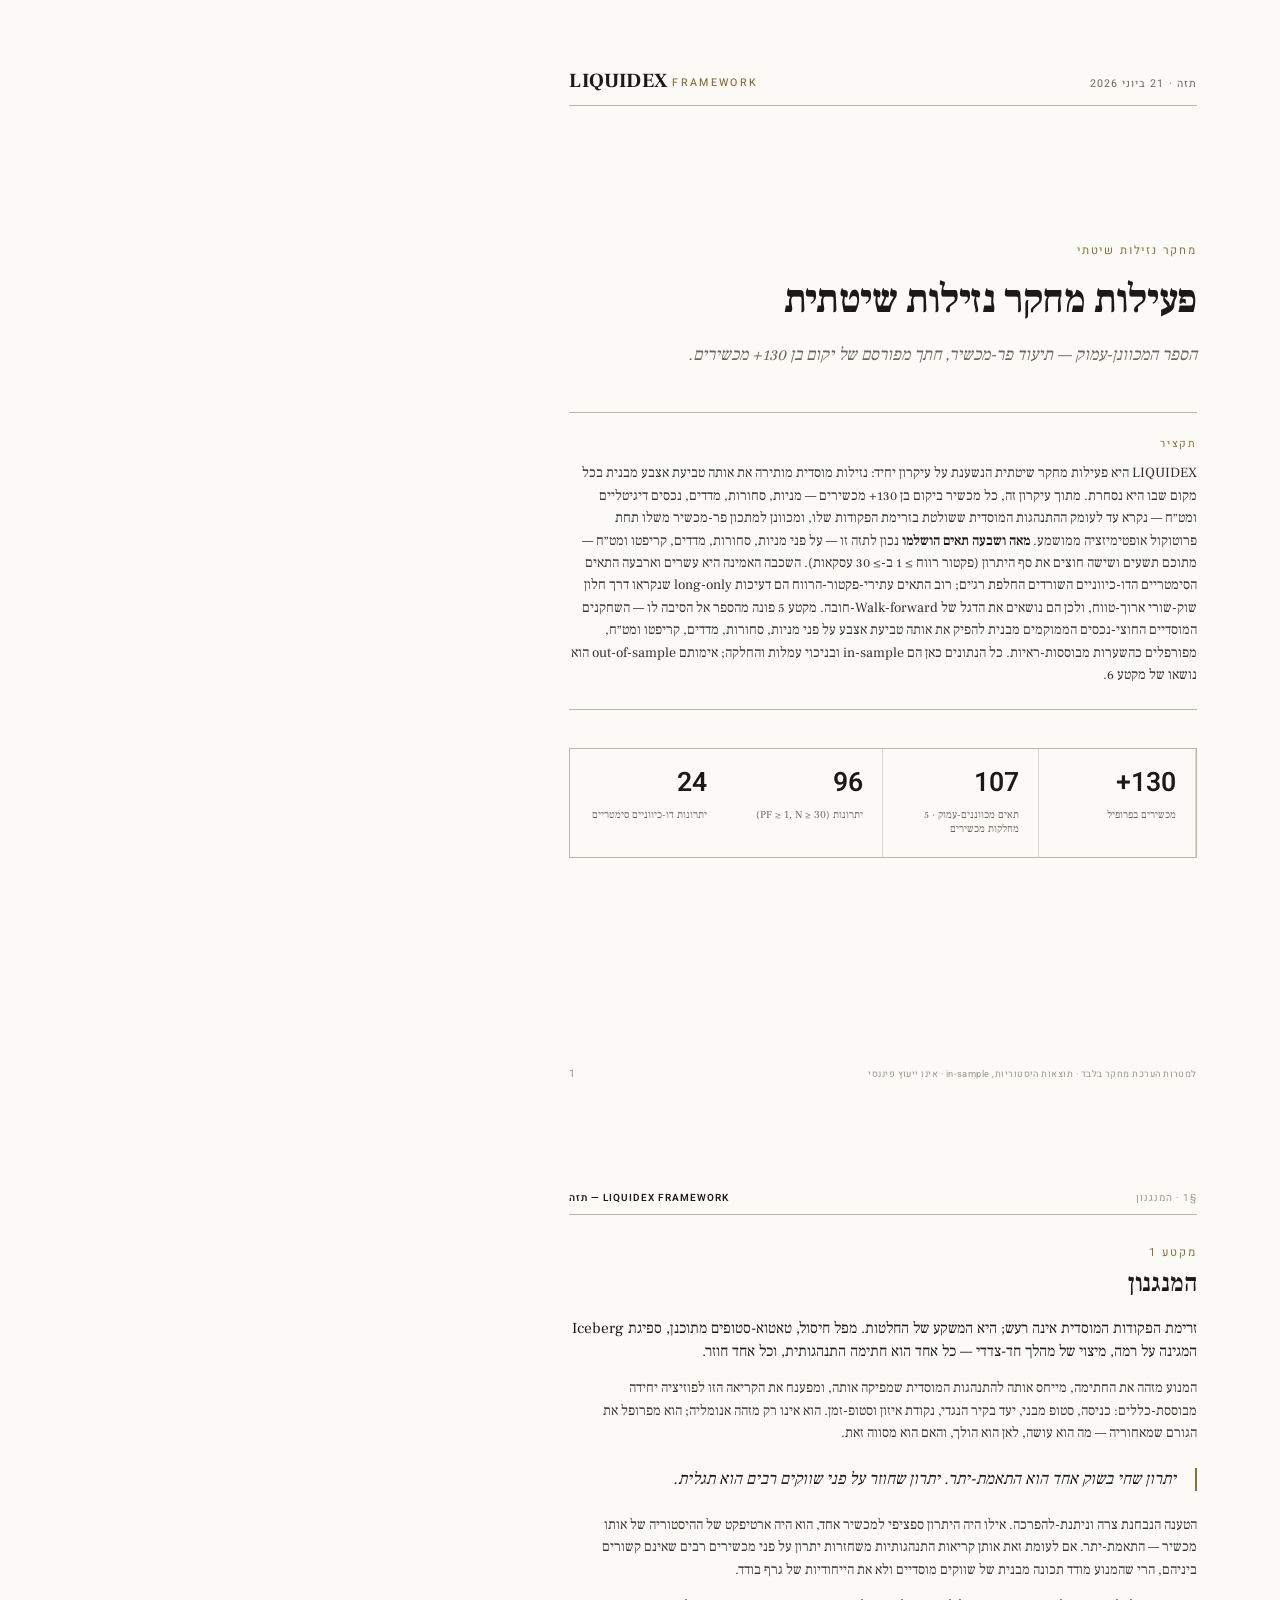
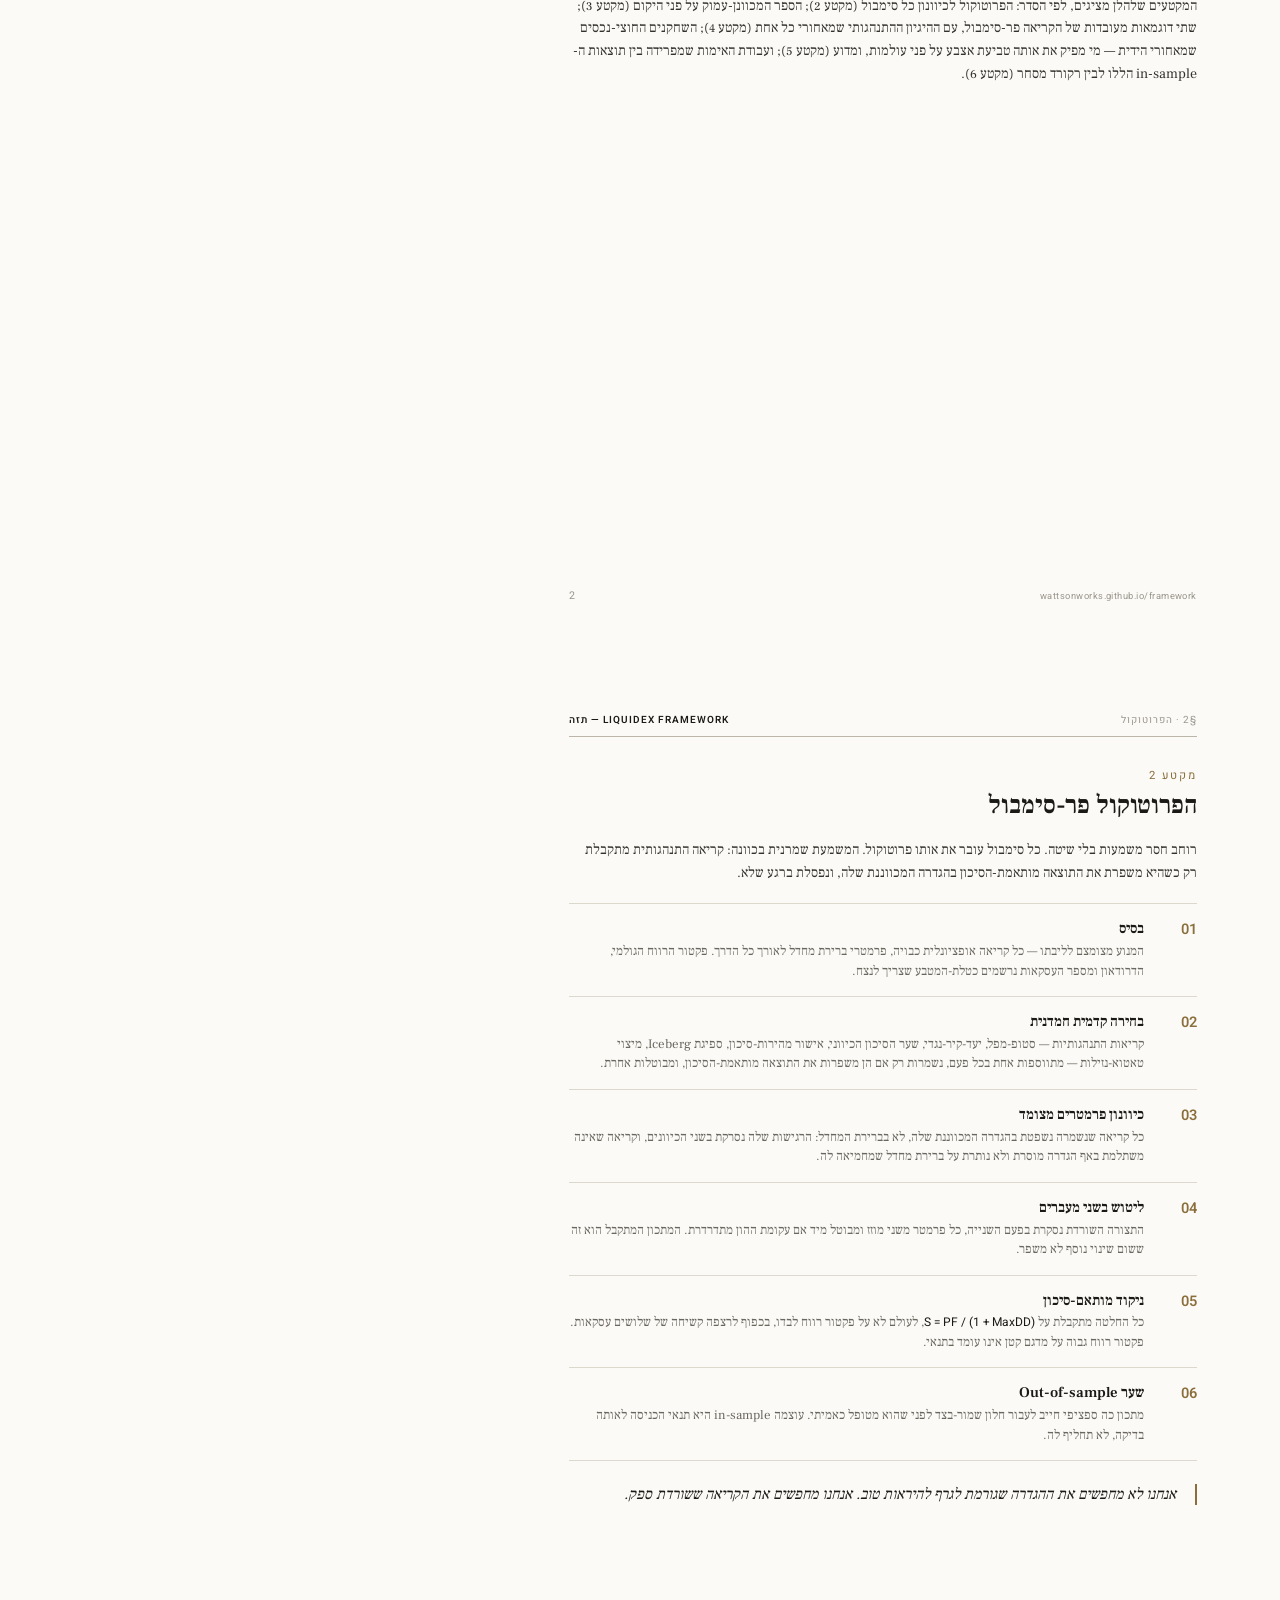
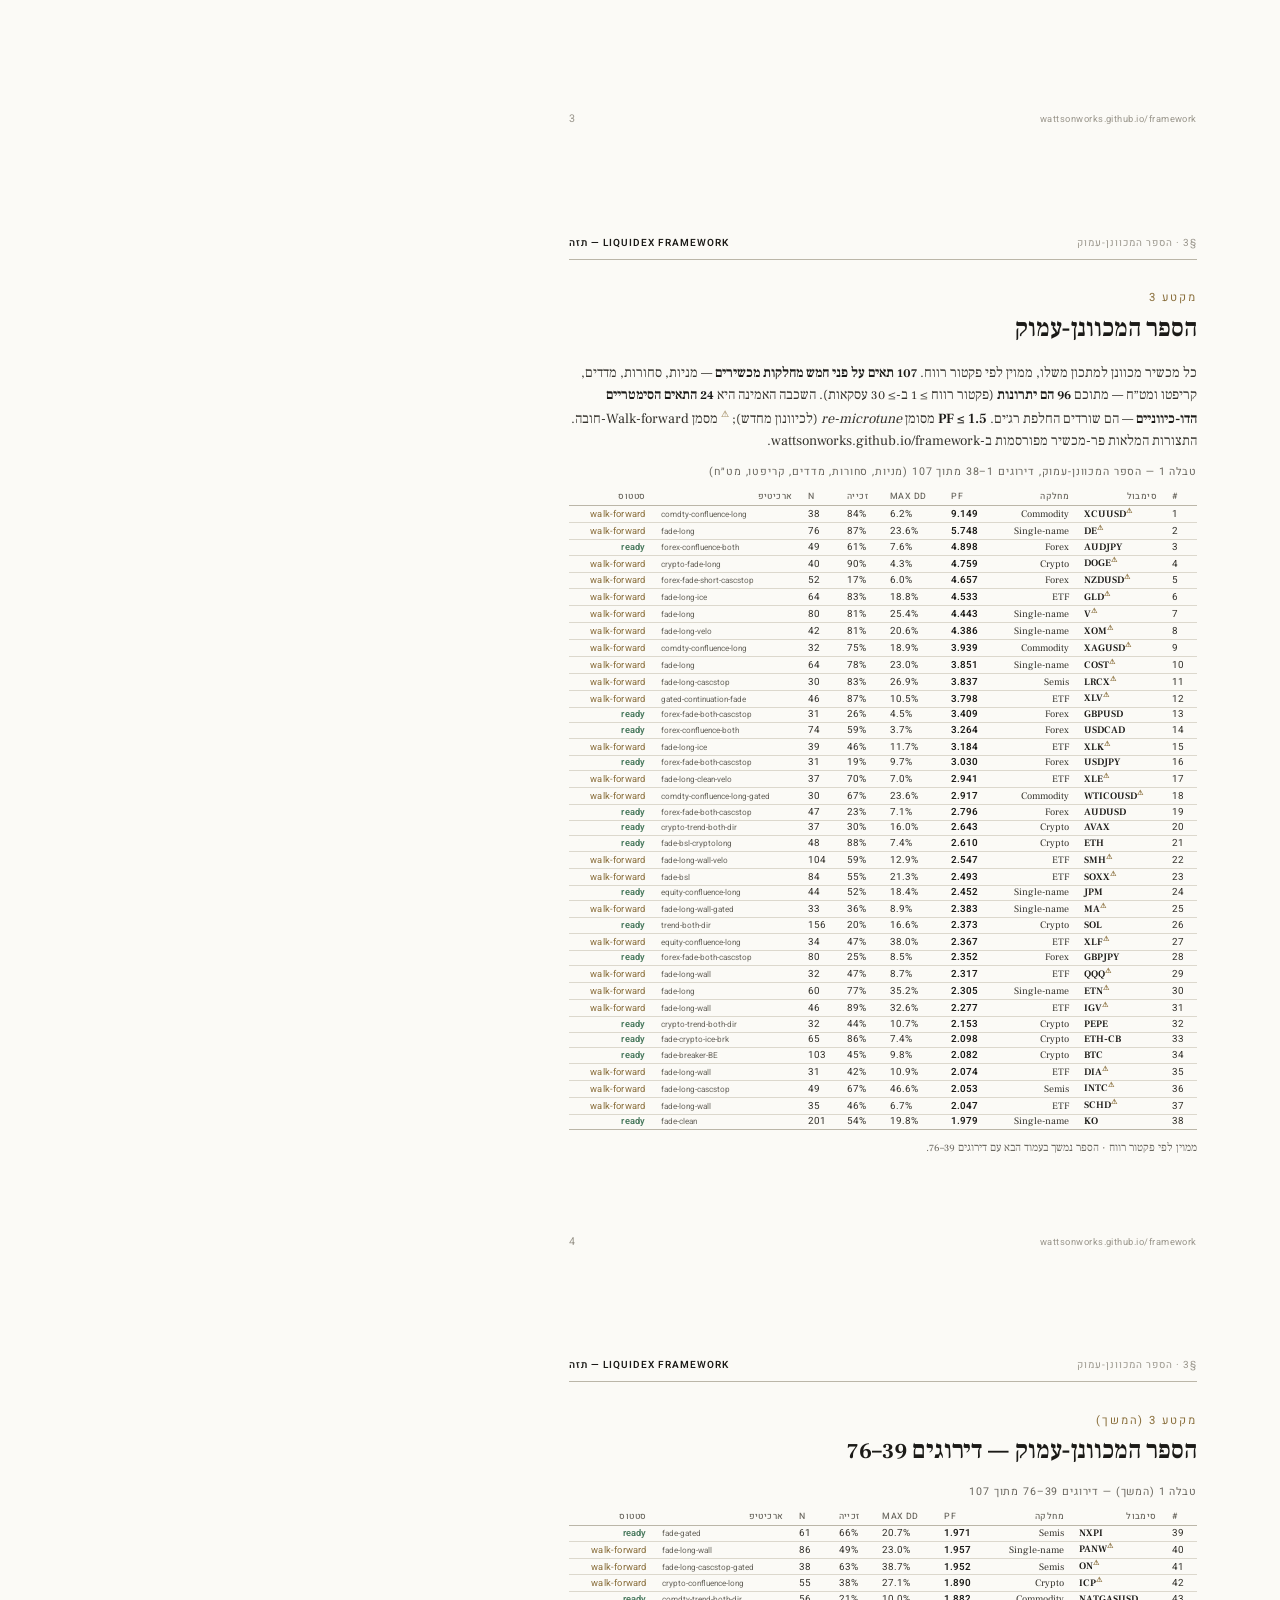
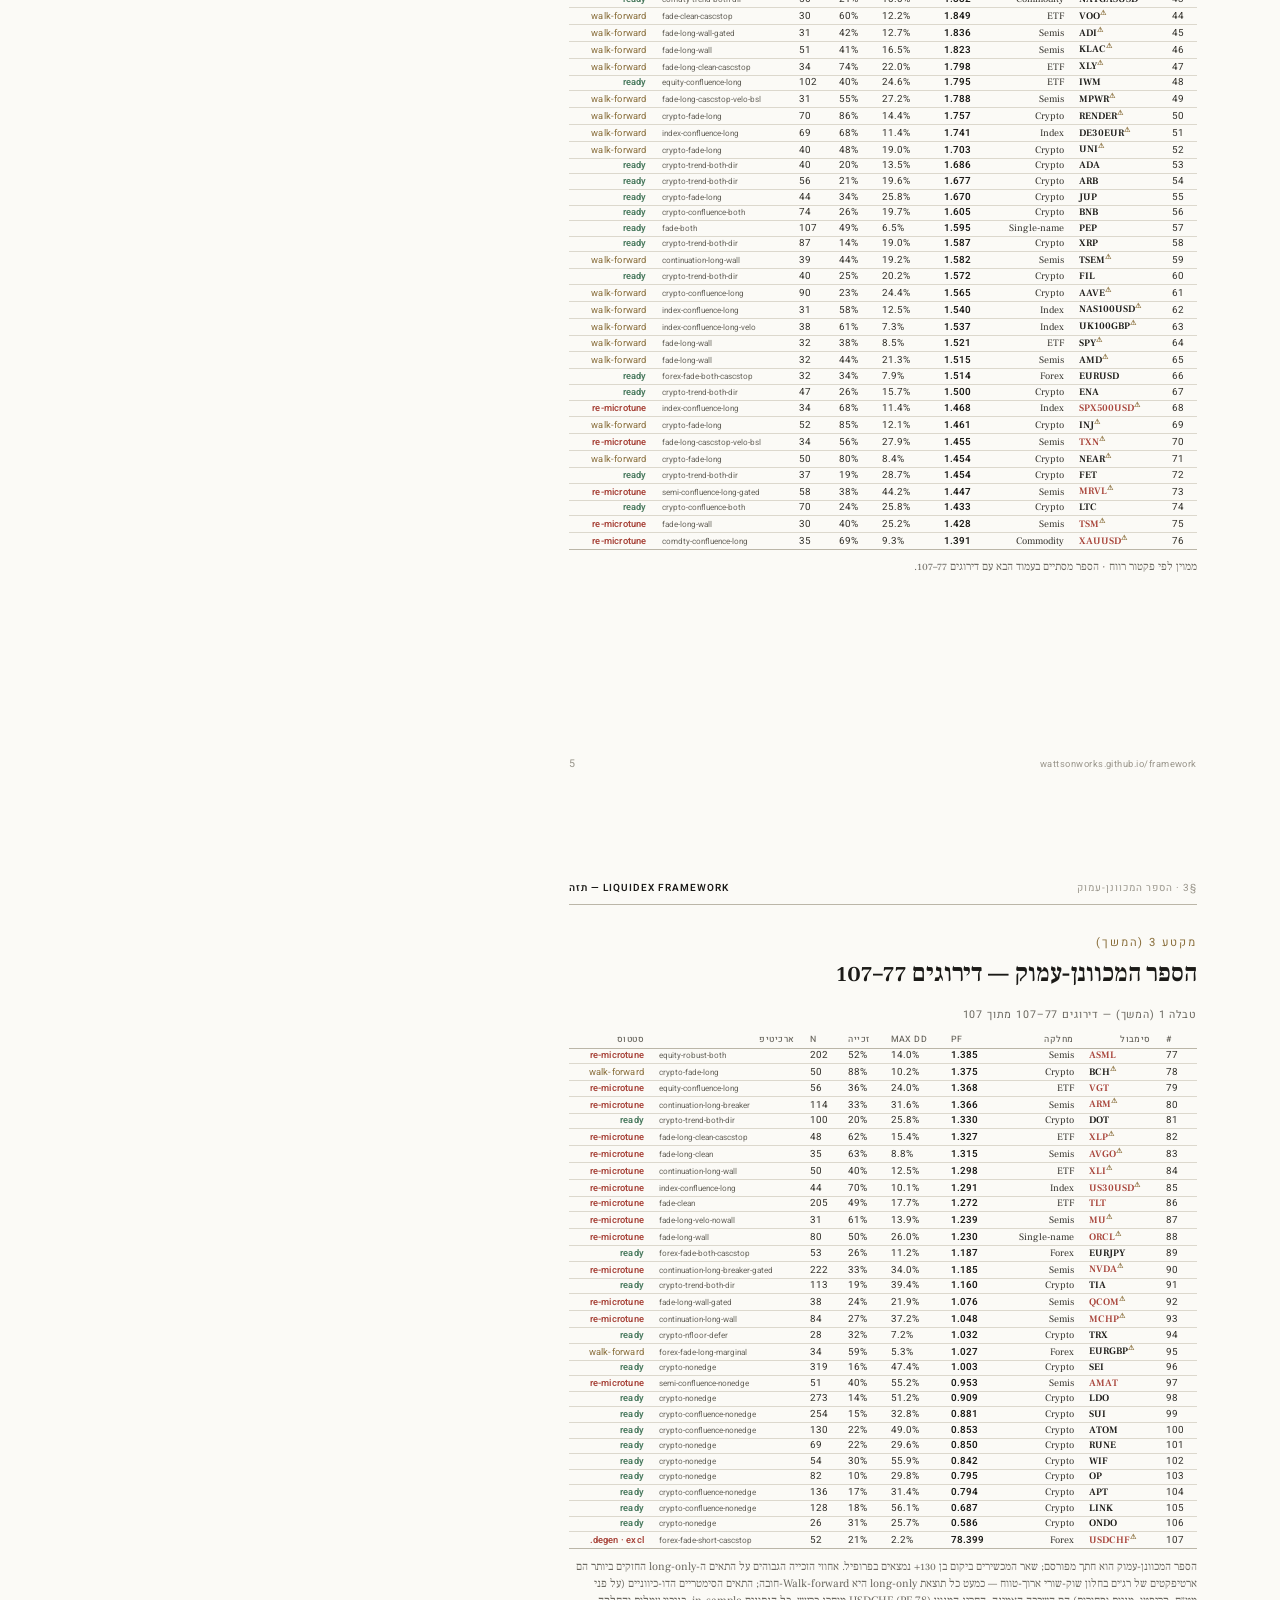
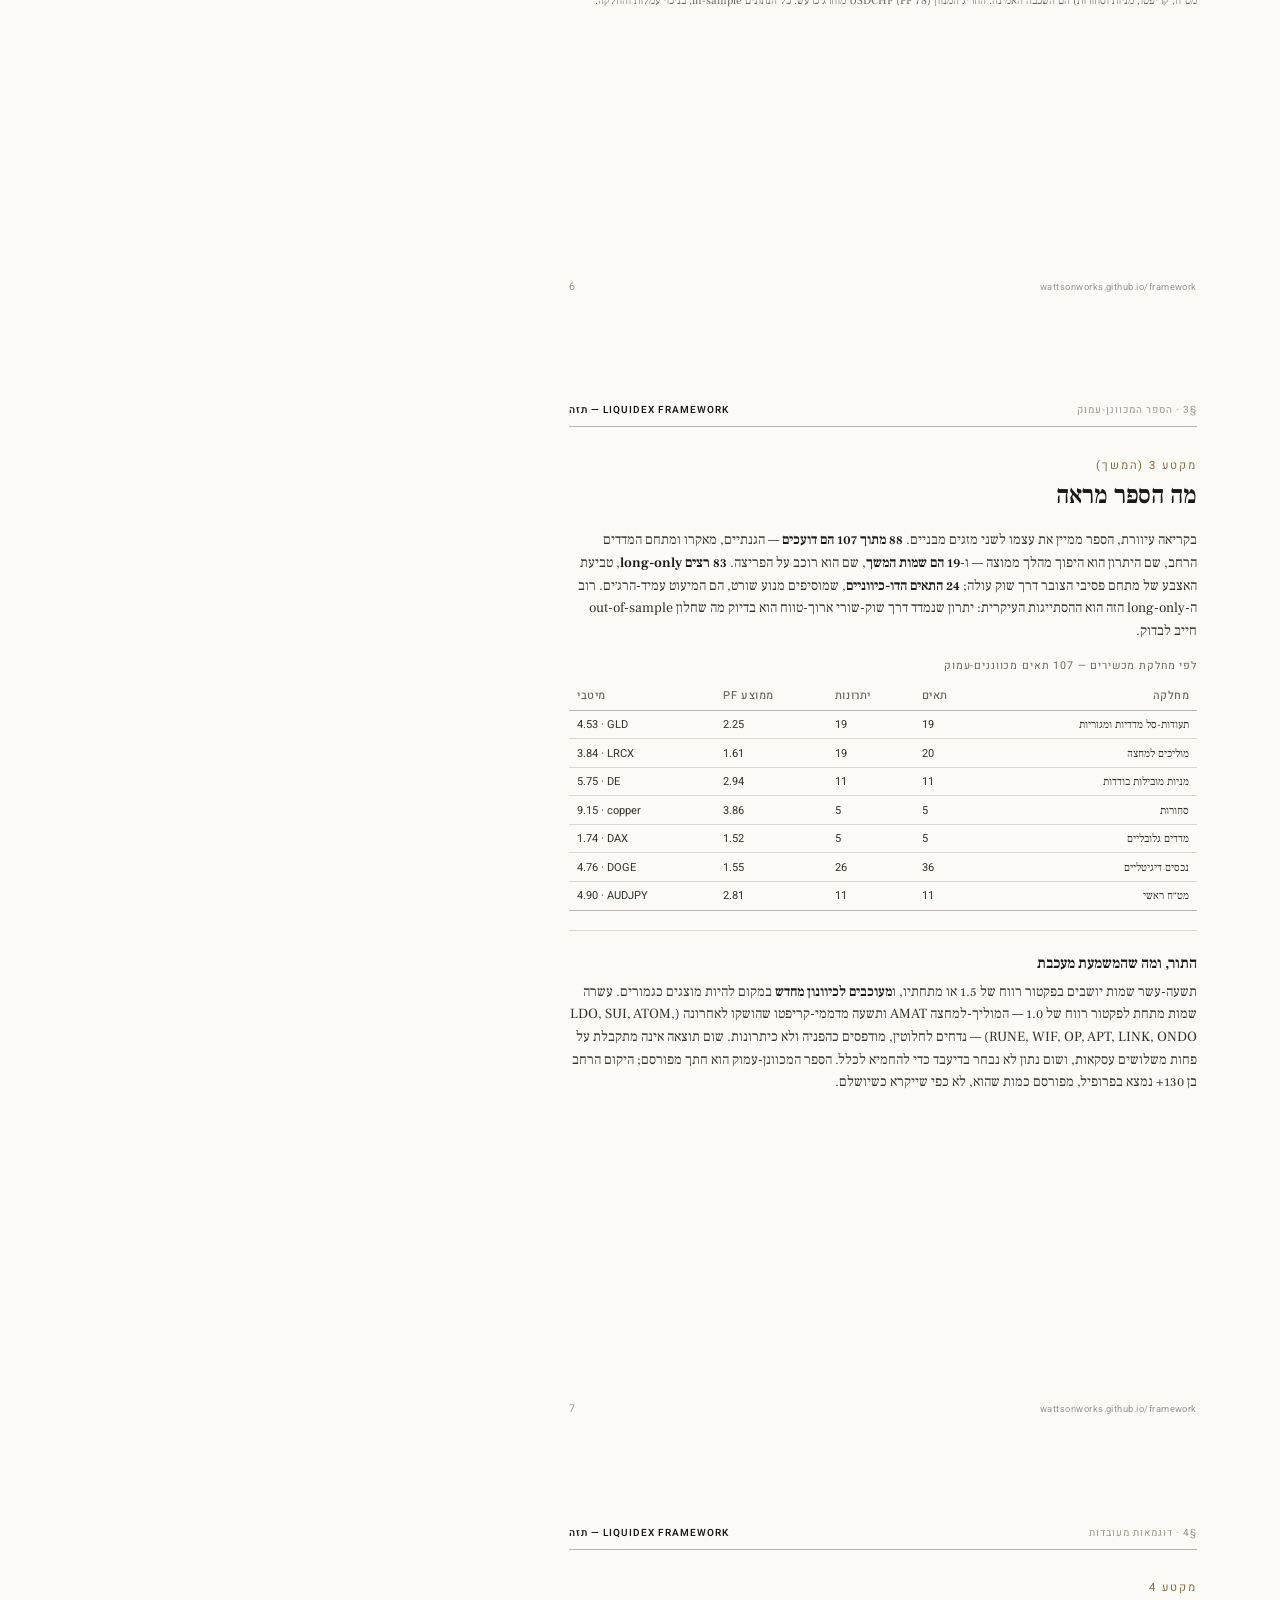
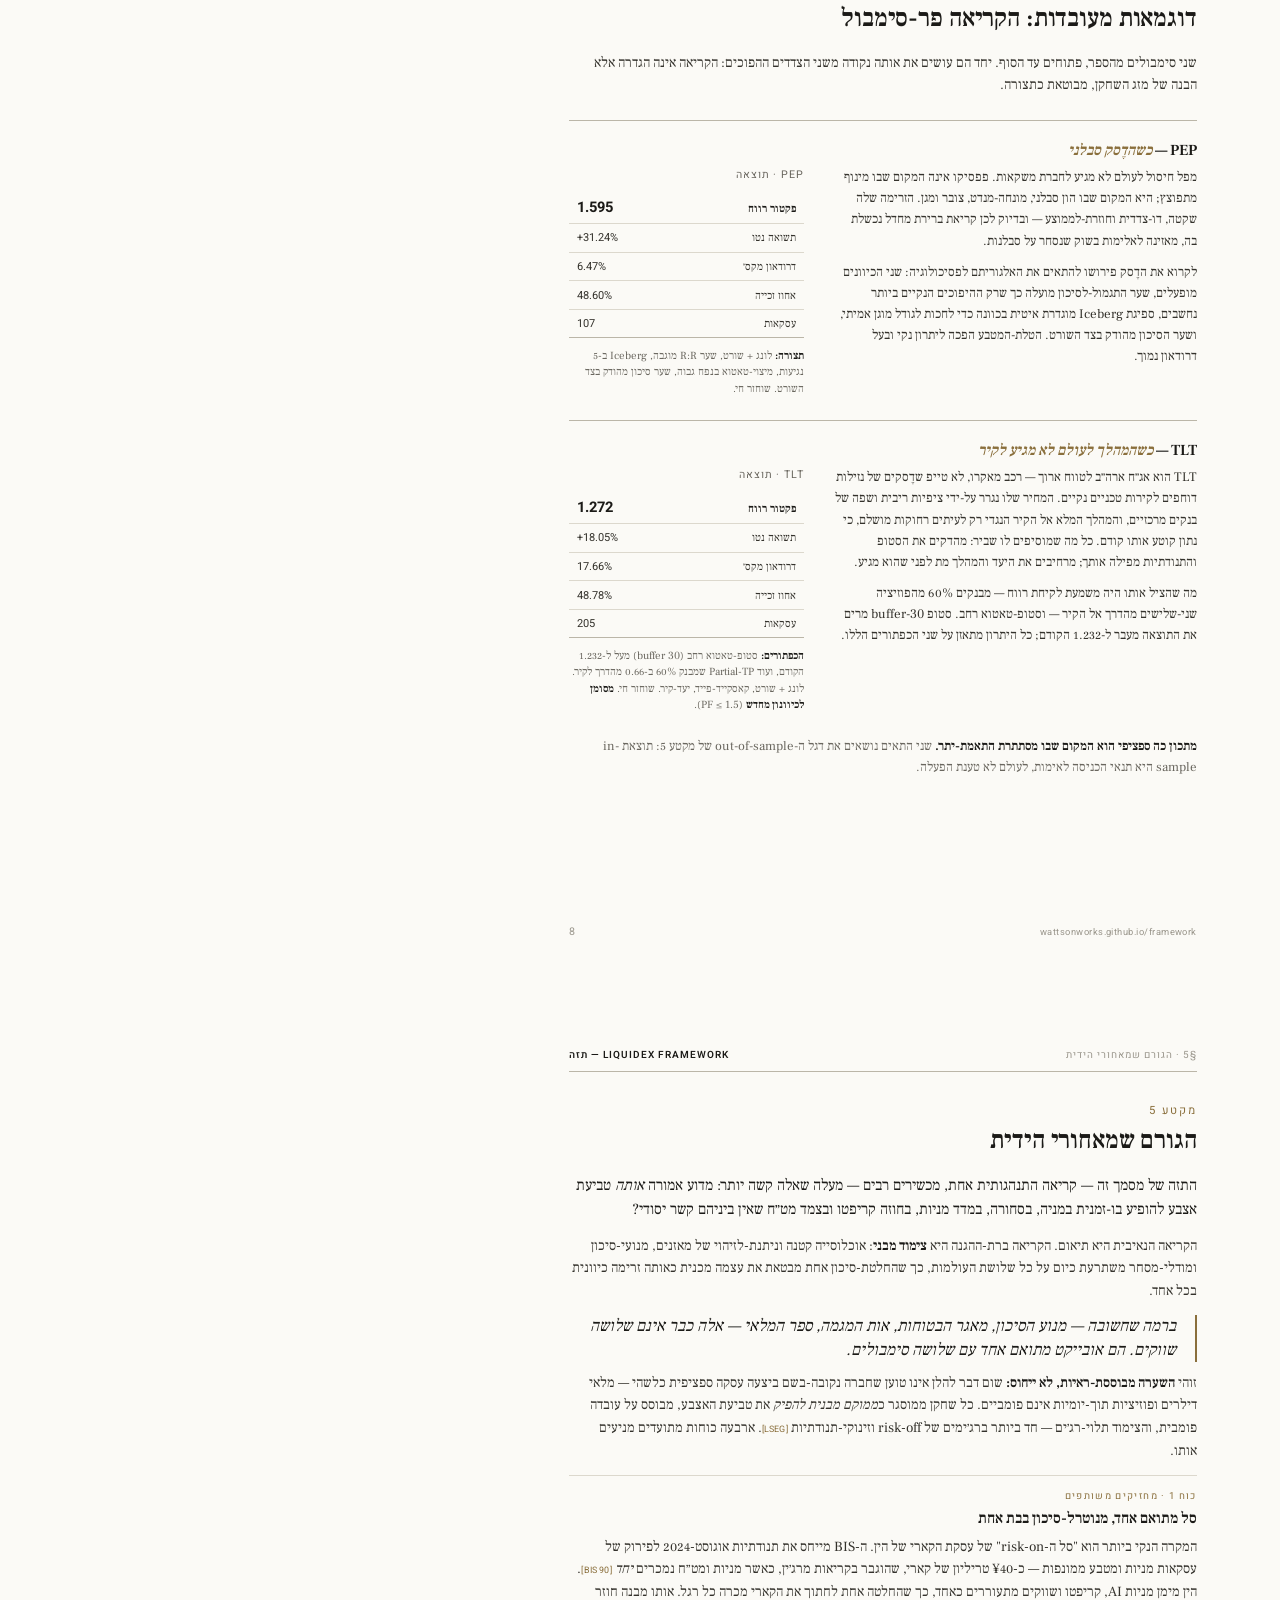
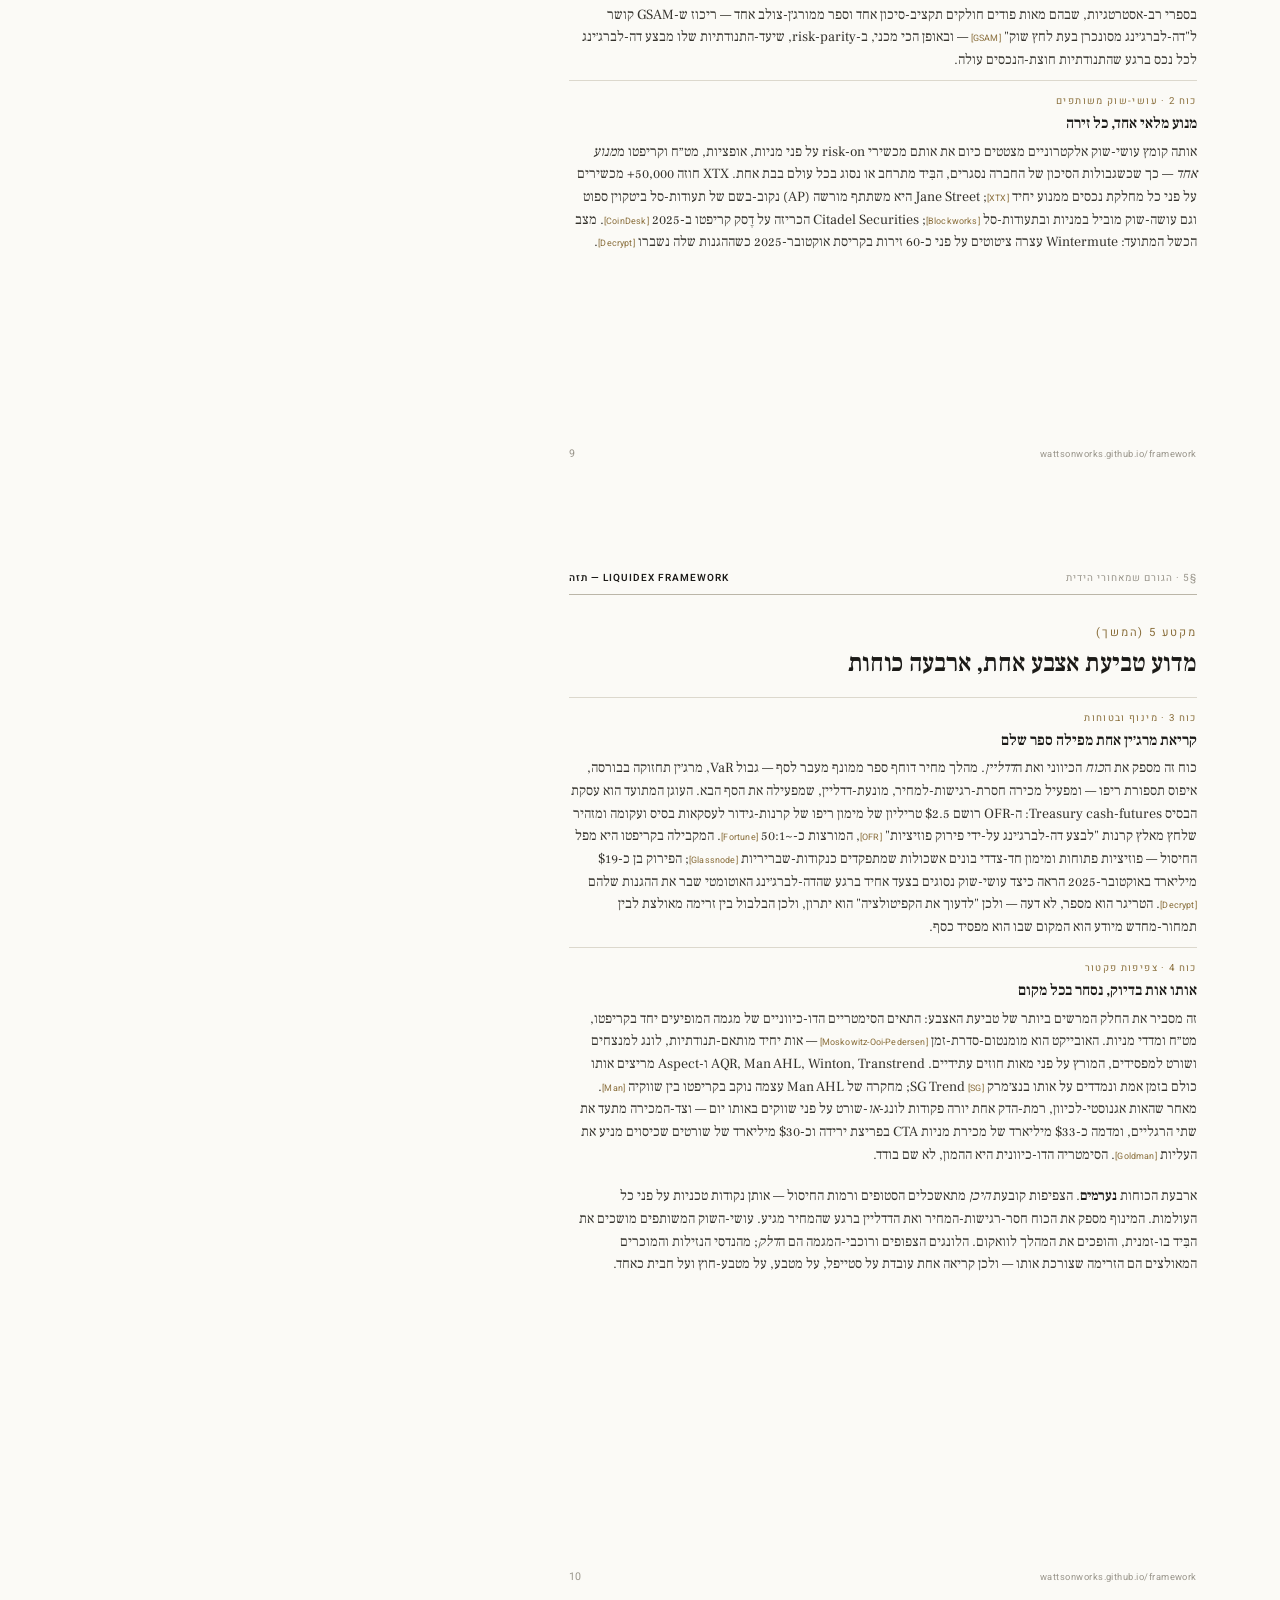
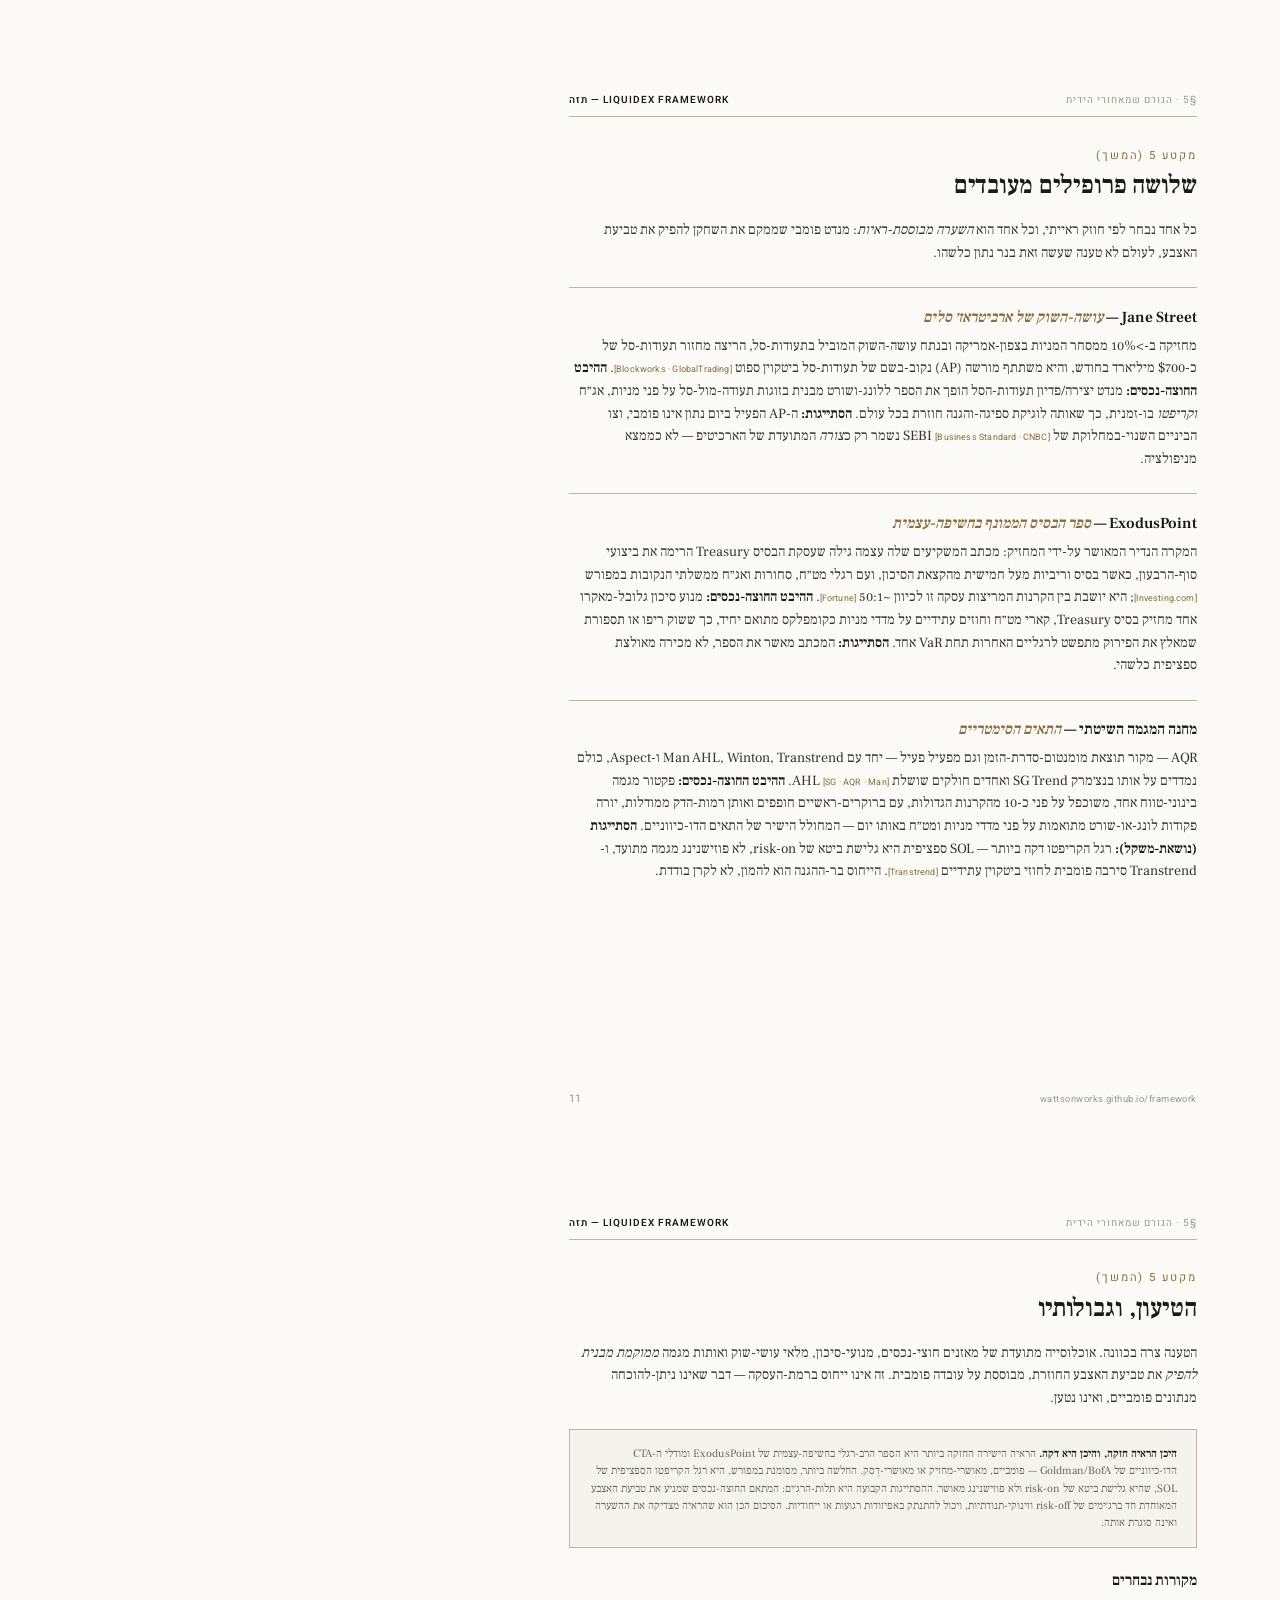
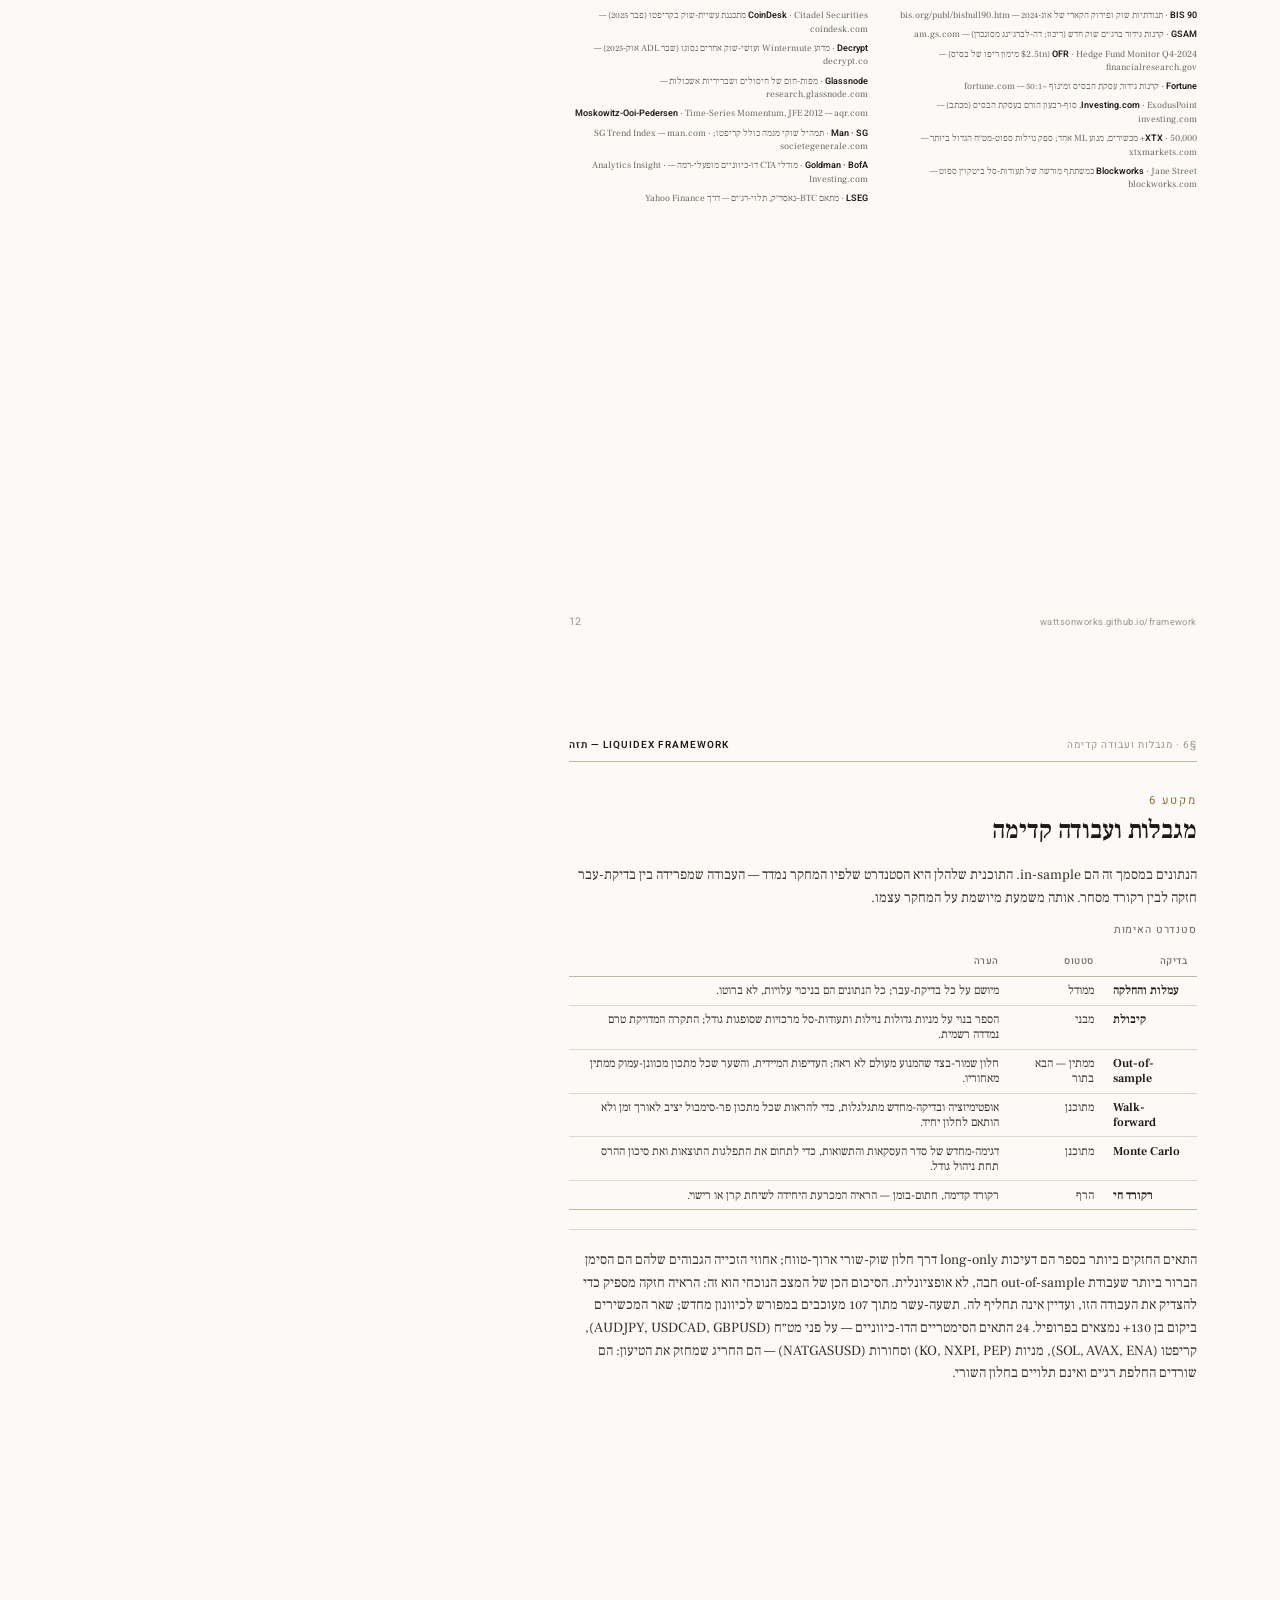
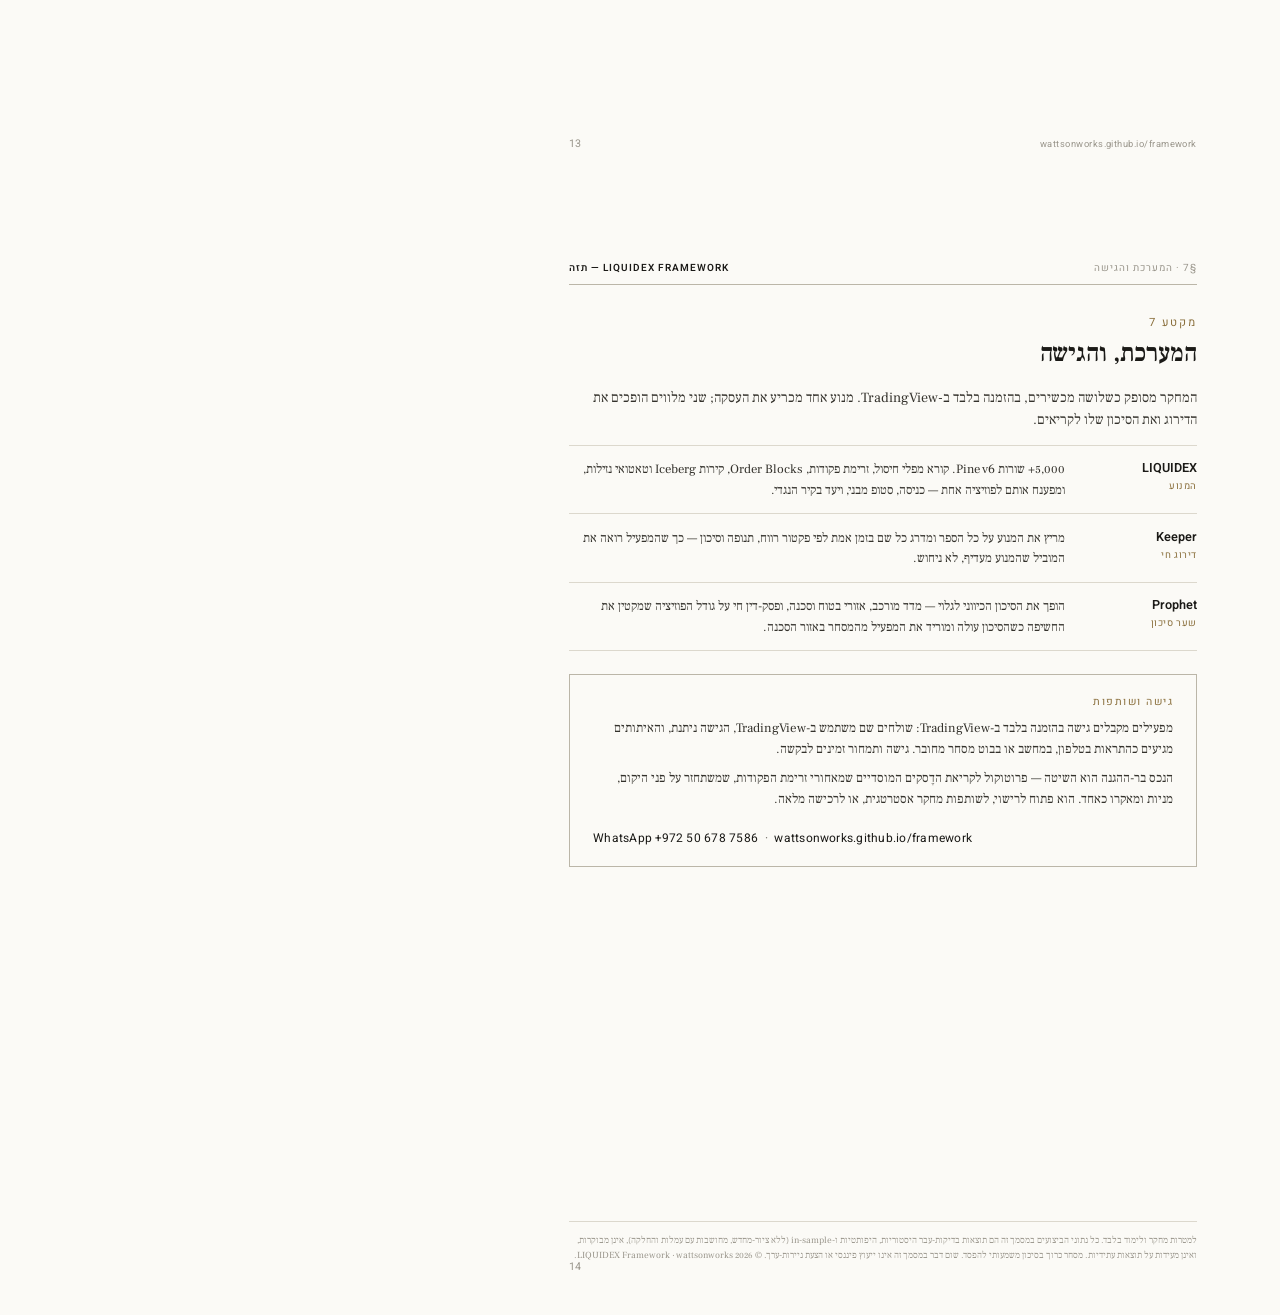
==== deck-he.html @ 47478e8d "Add Hebrew (RTL) edition of the thesis — deck-he.html + liquidex-thesis-he.pdf, linked from the site" ====
<!DOCTYPE html>
<html lang="he" dir="rtl">
<head>
<meta charset="UTF-8" />
<title>LIQUIDEX Framework — תזה</title>
<link rel="preconnect" href="https://fonts.googleapis.com" />
<link rel="preconnect" href="https://fonts.gstatic.com" crossorigin />
<link href="https://fonts.googleapis.com/css2?family=Source+Serif+4:ital,opsz,wght@0,8..60,400;0,8..60,600;0,8..60,700;1,8..60,400&family=JetBrains+Mono:wght@400;500;600&display=swap" rel="stylesheet" />
<link href="https://fonts.googleapis.com/css2?family=Frank+Ruhl+Libre:wght@400;500;600;700&family=Heebo:wght@400;500;600;700&display=swap" rel="stylesheet" />
<style>
  *{ box-sizing:border-box; margin:0; padding:0; -webkit-print-color-adjust:exact; print-color-adjust:exact; }
  @page{ size:A4; margin:0; }
  :root{
    --paper:#fbfaf6; --ink:#1b1a17; --body:#34322c; --muted:#6a675f; --faint:#9a968c;
    --rule:#dcd8cd; --rule2:#bbb6a8; --accent:#8a6f3c;
    --serif:'Source Serif 4', Georgia, 'Times New Roman', serif;
    --mono:'JetBrains Mono', ui-monospace, monospace;
  }
  html,body{ background:var(--paper); color:var(--body); font-family:var(--serif); -webkit-font-smoothing:antialiased; }
  .page{ width:210mm; height:297mm; padding:18mm 22mm 17mm; position:relative; page-break-after:always; background:var(--paper); overflow:hidden; }
  .page:last-child{ page-break-after:auto; }
  .rh{ display:flex; justify-content:space-between; align-items:baseline; border-bottom:0.75pt solid var(--rule2);
       padding-bottom:2.4mm; margin-bottom:7mm; font-family:var(--mono); font-size:7.5pt; letter-spacing:.1em; text-transform:uppercase; color:var(--faint); }
  .rh .b{ color:var(--ink); font-weight:600; }
  .pnum{ position:absolute; bottom:11mm; right:22mm; font-family:var(--mono); font-size:8pt; color:var(--faint); }
  .pfoot{ position:absolute; bottom:11mm; left:22mm; font-family:var(--mono); font-size:7pt; color:var(--faint); letter-spacing:.05em; }
  .secnum{ font-family:var(--mono); font-size:8.5pt; color:var(--accent); letter-spacing:.16em; text-transform:uppercase; }
  h2{ font-weight:600; font-size:19pt; color:var(--ink); line-height:1.15; margin:2mm 0 5mm; letter-spacing:-.005em; }
  h3{ font-weight:600; font-size:11.5pt; color:var(--ink); margin:6mm 0 2mm; }
  p{ font-size:10.5pt; line-height:1.62; color:var(--body); margin-bottom:3.4mm; }
  p:last-child{ margin-bottom:0; }
  p.lead{ font-size:11.5pt; color:var(--ink); line-height:1.55; }
  strong{ color:var(--ink); font-weight:600; }
  em{ font-style:italic; }
  .quote{ font-style:italic; color:var(--ink); border-left:1.5pt solid var(--accent); padding-left:5mm; margin:6mm 0; font-size:12.5pt; line-height:1.4; }
  .rule{ height:0.75pt; background:var(--rule); margin:5mm 0; border:0; }
  sup{ font-size:.66em; vertical-align:super; color:var(--accent); }

  .cover{ padding-top:18mm; }
  .cover .head{ display:flex; justify-content:space-between; align-items:baseline; border-bottom:0.75pt solid var(--rule2); padding-bottom:3mm; }
  .cover .head .nm{ font-family:var(--serif); font-weight:700; font-size:15pt; color:var(--ink); letter-spacing:.01em; }
  .cover .head .nm span{ font-family:var(--mono); font-size:8pt; font-weight:500; letter-spacing:.22em; color:var(--accent); text-transform:uppercase; vertical-align:middle; margin-left:3mm; }
  .cover .head .meta{ font-family:var(--mono); font-size:8pt; letter-spacing:.1em; text-transform:uppercase; color:var(--muted); }
  .cover .titleblock{ margin-top:36mm; }
  .cover .secnum{ display:block; margin-bottom:5mm; }
  .cover h1{ font-weight:700; font-size:30pt; line-height:1.12; color:var(--ink); letter-spacing:-.01em; max-width:150mm; }
  .cover .sub{ font-size:13pt; font-style:italic; color:var(--muted); margin-top:5mm; max-width:150mm; line-height:1.45; }
  .abstract{ margin-top:12mm; border-top:0.75pt solid var(--rule2); border-bottom:0.75pt solid var(--rule2); padding:6mm 0; }
  .abstract .lab{ font-family:var(--mono); font-size:8pt; letter-spacing:.16em; text-transform:uppercase; color:var(--accent); margin-bottom:3mm; }
  .abstract p{ font-size:10.5pt; line-height:1.6; color:var(--body); }
  .keyfig{ display:flex; margin-top:10mm; border:0.75pt solid var(--rule2); }
  .keyfig .kf{ flex:1; padding:5.5mm 5mm; border-right:0.75pt solid var(--rule); }
  .keyfig .kf:last-child{ border-right:0; }
  .keyfig .kf b{ display:block; font-family:var(--mono); font-size:20pt; font-weight:600; color:var(--ink); line-height:1; font-variant-numeric:tabular-nums; }
  .keyfig .kf span{ display:block; margin-top:3mm; font-size:8pt; color:var(--muted); line-height:1.35; }

  ol.proto{ list-style:none; counter-reset:p; margin:5mm 0 0; }
  ol.proto li{ counter-increment:p; position:relative; padding:4mm 0 4mm 14mm; border-top:0.75pt solid var(--rule); }
  ol.proto li:last-child{ border-bottom:0.75pt solid var(--rule); }
  ol.proto li::before{ content:counter(p,decimal-leading-zero); position:absolute; left:0; top:4mm; font-family:var(--mono); font-size:11pt; font-weight:600; color:var(--accent); }
  ol.proto h4{ font-weight:600; font-size:11pt; color:var(--ink); margin-bottom:1mm; }
  ol.proto p{ font-size:9.7pt; color:var(--muted); line-height:1.5; margin:0; }
  ol.proto .mono{ font-family:var(--mono); font-size:9pt; color:var(--ink); }

  table{ width:100%; border-collapse:collapse; margin:3mm 0 2mm; }
  caption{ caption-side:top; text-align:left; font-family:var(--mono); font-size:8pt; letter-spacing:.08em; text-transform:uppercase; color:var(--muted); margin-bottom:2.5mm; }
  th{ text-align:left; font-family:var(--mono); font-size:7.3pt; letter-spacing:.05em; text-transform:uppercase; color:var(--muted); font-weight:500; padding:2mm 2.5mm; border-bottom:1pt solid var(--rule2); white-space:nowrap; }
  td{ font-size:9pt; padding:1.7mm 2.5mm; border-bottom:0.75pt solid var(--rule); color:var(--body); vertical-align:baseline; }
  tr:last-child td{ border-bottom:1pt solid var(--rule2); }
  th.r, td.r{ text-align:right; }
  td.sym{ font-weight:600; color:var(--ink); }
  td.num{ font-family:var(--mono); font-variant-numeric:tabular-nums; }
  td.fpf{ font-family:var(--mono); font-weight:600; color:var(--ink); }
  .tcap{ font-size:8.5pt; color:var(--muted); line-height:1.5; margin-top:2.5mm; }
  .tcap strong{ color:var(--ink); }

  table.dense th{ padding:0.9mm 2mm; font-size:6.6pt; line-height:1.1; }
  table.dense td{ padding:0.45mm 2mm; font-size:7.4pt; line-height:1.14; }
  table.dense td.arch{ font-family:var(--mono); font-size:6.1pt; color:var(--muted); white-space:nowrap; }
  table.dense td.st-ready,table.dense td.st-wf,table.dense td.st-remicro{ font-family:var(--mono); font-size:7pt; letter-spacing:.02em; }
  .st-ready{ color:#4a7a5f; font-weight:600; }
  .st-wf{ color:var(--accent); }
  .st-remicro{ color:#a8443a; font-weight:600; }
  table.dense tr.loss td.sym{ color:#a8443a; }

  .grid2{ display:flex; gap:8mm; }
  .grid2 > div{ flex:1; }

  .case{ border-top:0.75pt solid var(--rule2); padding-top:5mm; margin-top:6mm; }
  .case:first-of-type{ border-top:0; padding-top:0; margin-top:0; }
  .case h3{ margin-top:0; }
  .case h3 em{ color:var(--accent); font-style:italic; font-weight:600; }
  .caserow{ display:flex; gap:8mm; align-items:flex-start; }
  .caserow .prose{ flex:1.55; }
  .caserow .prose p{ font-size:9.8pt; margin-bottom:2.6mm; }
  .caserow .data{ flex:1; }
  table.mini{ margin:0; }
  table.mini td, table.mini th{ font-size:8.3pt; padding:1.4mm 2mm; }
  table.mini .big{ font-family:var(--mono); font-weight:700; font-size:11pt; color:var(--ink); }
  .confnote{ font-size:8.2pt; color:var(--muted); line-height:1.5; margin-top:2.5mm; }
  .confnote strong{ color:var(--ink); }

  .syslist{ margin-top:3mm; }
  .sysitem{ display:flex; gap:5mm; padding:3.5mm 0; border-top:0.75pt solid var(--rule); }
  .sysitem:last-of-type{ border-bottom:0.75pt solid var(--rule); }
  .sysitem .id{ font-family:var(--mono); font-size:9.5pt; font-weight:600; color:var(--ink); min-width:30mm; }
  .sysitem .id span{ display:block; font-size:7.3pt; font-weight:400; letter-spacing:.06em; text-transform:uppercase; color:var(--accent); margin-top:.5mm; }
  .sysitem p{ font-size:9.5pt; margin:0; }
  .access{ margin-top:6mm; border:0.75pt solid var(--rule2); padding:5mm 6mm; }
  .access .lab{ font-family:var(--mono); font-size:8pt; letter-spacing:.14em; text-transform:uppercase; color:var(--accent); margin-bottom:2.5mm; }
  .access p{ font-size:9.7pt; margin-bottom:2mm; }
  .contact{ margin-top:5mm; font-family:var(--mono); font-size:9pt; color:var(--ink); letter-spacing:.02em; }
  .contact span{ color:var(--muted); }
  .disc{ position:absolute; bottom:14mm; left:22mm; right:22mm; font-size:7pt; color:var(--faint); line-height:1.55; border-top:0.75pt solid var(--rule); padding-top:3mm; }

  .cite{ font-family:var(--mono); font-size:6.7pt; color:var(--accent); letter-spacing:.02em; white-space:nowrap; }
  .mech{ border-top:0.75pt solid var(--rule); padding-top:2.2mm; margin-top:2.2mm; }
  .mech h3{ margin-top:1mm; }
  .mech .tag{ font-family:var(--mono); font-size:7.3pt; letter-spacing:.14em; text-transform:uppercase; color:var(--accent); }
  .efoot{ border:0.75pt solid var(--rule2); background:rgba(138,111,60,.05); padding:4mm 5mm; margin-top:5mm; font-size:8.4pt; line-height:1.55; color:var(--muted); }
  .efoot strong{ color:var(--ink); }
  .srcs{ columns:2; column-gap:8mm; margin-top:5mm; }
  .srcs .s{ break-inside:avoid; font-size:7pt; line-height:1.45; color:var(--muted); margin-bottom:1.5mm; }
  .srcs .s b{ color:var(--ink); font-family:var(--mono); font-size:6.8pt; font-weight:600; }

  /* ===== RTL / Hebrew overrides (appended; do not delete rules above) ===== */
  body{ direction:rtl; }
  :root{
    --serif:'Frank Ruhl Libre', 'Source Serif 4', Georgia, serif;
    --mono:'Heebo', 'JetBrains Mono', ui-monospace, monospace;
  }
  body,p,h1,h2,h3,.lead{ text-align:right; }
  .rh{ flex-direction:row-reverse; }
  .cover .head{ flex-direction:row-reverse; }
  .cover .head .nm span{ margin-left:0; margin-right:3mm; }
  caption{ text-align:right; }
  th,td{ text-align:right; }
  th.r, td.r{ text-align:left; }
  /* keep numeric / ticker columns reading LTR so PF/DD/N/% stay correct */
  td.num,td.r,td.fpf,th.r,td.sym{ direction:ltr; text-align:left; }
  table.mini td.r, table.mini td.big{ direction:ltr; text-align:left; }
  table.dense td.arch{ direction:ltr; text-align:left; }
  .quote{ border-left:0; border-right:1.5pt solid var(--accent); padding-left:0; padding-right:5mm; }
  ol.proto li{ padding:4mm 14mm 4mm 0; }
  ol.proto li::before{ left:auto; right:0; }
  .pnum{ right:auto; left:22mm; }
  .pfoot{ left:auto; right:22mm; text-align:right; }
  .contact{ direction:ltr; text-align:left; }
  .cite{ direction:ltr; }
  ol.proto .mono, .sysitem .id, .access .lab, .abstract .lab, .secnum{ direction:ltr; }
</style>
</head>
<body>

<!-- PAGE 1 — TITLE -->
<section class="page cover">
  <div class="head">
    <div class="nm">LIQUIDEX <span>Framework</span></div>
    <div class="meta">תזה · 21 ביוני 2026</div>
  </div>
  <div class="titleblock">
    <span class="secnum">מחקר נזילות שיטתי</span>
    <h1>פעילות מחקר נזילות שיטתית</h1>
    <div class="sub">הספר המכוונן-עמוק — תיעוד פר-מכשיר, חתך מפורסם של יקום בן 130+ מכשירים.</div>
    <div class="abstract">
      <div class="lab">תקציר</div>
      <p>LIQUIDEX היא פעילות מחקר שיטתית הנשענת על עיקרון יחיד: נזילות מוסדית מותירה את אותה טביעת אצבע מבנית בכל מקום שבו היא נסחרת. מתוך עיקרון זה, כל מכשיר ביקום בן 130+ מכשירים — מניות, סחורות, מדדים, נכסים דיגיטליים ומט״ח — נקרא עד לעומק ההתנהגות המוסדית ששולטת בזרימת הפקודות שלו, ומכוונן למתכון פר-מכשיר משלו תחת פרוטוקול אופטימיזציה ממושמע. <strong>מאה ושבעה תאים הושלמו</strong> נכון לתזה זו — על פני מניות, סחורות, מדדים, קריפטו ומט״ח — מתוכם תשעים ושישה חוצים את סף היתרון (פקטור רווח ≥ 1 ב-≥ 30 עסקאות). השכבה האמינה היא עשרים וארבעה התאים הסימטריים הדו-כיווניים השורדים החלפת רג׳ים; רוב התאים עתירי-פקטור-הרווח הם דעיכות long-only שנקראו דרך חלון שוק-שורי ארוך-טווח, ולכן הם נושאים את הדגל של Walk-forward-חובה. מקטע 5 פונה מהספר אל הסיבה לו — השחקנים המוסדיים החוצי-נכסים הממוקמים מבנית להפיק את אותה טביעת אצבע על פני מניות, סחורות, מדדים, קריפטו ומט״ח, מפורפלים כהשערות מבוססות-ראיות. כל הנתונים כאן הם in-sample ובניכוי עמלות והחלקה; אימותם out-of-sample הוא נושאו של מקטע 6.</p>
    </div>
    <div class="keyfig">
      <div class="kf"><b>130+</b><span>מכשירים בפרופיל</span></div>
      <div class="kf"><b>107</b><span>תאים מכווננים-עמוק · 5 מחלקות מכשירים</span></div>
      <div class="kf"><b>96</b><span>יתרונות (PF &ge; 1, N &ge; 30)</span></div>
      <div class="kf"><b>24</b><span>יתרונות דו-כיווניים סימטריים</span></div>
    </div>
  </div>
  <div class="pfoot">למטרות הערכת מחקר בלבד · תוצאות היסטוריות, in-sample · אינו ייעוץ פיננסי</div>
  <div class="pnum">1</div>
</section>

<!-- PAGE 2 — THE MECHANISM -->
<section class="page">
  <div class="rh"><span class="b">LIQUIDEX Framework — תזה</span><span>§1 · המנגנון</span></div>
  <span class="secnum">מקטע 1</span>
  <h2>המנגנון</h2>
  <p class="lead">זרימת הפקודות המוסדית אינה רעש; היא המשקע של החלטות. מפל חיסול, טאטוא-סטופים מתוכנן, ספיגת Iceberg המגינה על רמה, מיצוי של מהלך חד-צדדי — כל אחד הוא חתימה התנהגותית, וכל אחד חוזר.</p>
  <p>המנוע מזהה את החתימה, מייחס אותה להתנהגות המוסדית שמפיקה אותה, ומפענח את הקריאה הזו לפוזיציה יחידה מבוססת-כללים: כניסה, סטופ מבני, יעד בקיר הנגדי, נקודת איזון וסטופ-זמן. הוא אינו רק מזהה אנומליה; הוא מפרופל את הגורם שמאחוריה — מה הוא עושה, לאן הוא הולך, והאם הוא מסווה זאת.</p>
  <div class="quote">יתרון שחי בשוק אחד הוא התאמת-יתר. יתרון שחוזר על פני שווקים רבים הוא תגלית.</div>
  <p>הטענה הנבחנת צרה וניתנת-להפרכה. אילו היה היתרון ספציפי למכשיר אחד, הוא היה ארטיפקט של ההיסטוריה של אותו מכשיר — התאמת-יתר. אם לעומת זאת אותן קריאות התנהגותיות משחזרות יתרון על פני מכשירים רבים שאינם קשורים ביניהם, הרי שהמנוע מודד תכונה מבנית של שווקים מוסדיים ולא את הייחודיות של גרף בודד.</p>
  <p>המקטעים שלהלן מציגים, לפי הסדר: הפרוטוקול לכיוונון כל סימבול (מקטע 2); הספר המכוונן-עמוק על פני היקום (מקטע 3); שתי דוגמאות מעובדות של הקריאה פר-סימבול, עם ההיגיון ההתנהגותי שמאחורי כל אחת (מקטע 4); השחקנים החוצי-נכסים שמאחורי הידית — מי מפיק את אותה טביעת אצבע על פני עולמות, ומדוע (מקטע 5); ועבודת האימות שמפרידה בין תוצאות ה-in-sample הללו לבין רקורד מסחר (מקטע 6).</p>
  <div class="pfoot">wattsonworks.github.io/framework</div>
  <div class="pnum">2</div>
</section>

<!-- PAGE 3 — THE PROTOCOL -->
<section class="page">
  <div class="rh"><span class="b">LIQUIDEX Framework — תזה</span><span>§2 · הפרוטוקול</span></div>
  <span class="secnum">מקטע 2</span>
  <h2>הפרוטוקול פר-סימבול</h2>
  <p>רוחב חסר משמעות בלי שיטה. כל סימבול עובר את אותו פרוטוקול. המשמעת שמרנית בכוונה: קריאה התנהגותית מתקבלת רק כשהיא משפרת את התוצאה מותאמת-הסיכון בהגדרה המכווננת שלה, ונפסלת ברגע שלא.</p>
  <ol class="proto">
    <li><h4>בסיס</h4><p>המנוע מצומצם לליבתו — כל קריאה אופציונלית כבויה, פרמטרי ברירת מחדל לאורך כל הדרך. פקטור הרווח הגולמי, הדרודאון ומספר העסקאות נרשמים כטלת-המטבע שצריך לנצח.</p></li>
    <li><h4>בחירה קדמית חמדנית</h4><p>קריאות התנהגותיות — סטופ-מפל, יעד-קיר-נגדי, שער הסיכון הכיווני, אישור מהירות-סיכון, ספיגת Iceberg, מיצוי טאטוא-נזילות — מתווספות אחת בכל פעם, נשמרות רק אם הן משפרות את התוצאה מותאמת-הסיכון, ומבוטלות אחרת.</p></li>
    <li><h4>כיוונון פרמטרים מצומד</h4><p>כל קריאה שנשמרה נשפטת בהגדרה המכווננת שלה, לא בברירת המחדל: הרגישות שלה נסרקת בשני הכיוונים, וקריאה שאינה משתלמת באף הגדרה מוסרת ולא נותרת על ברירת מחדל שמחמיאה לה.</p></li>
    <li><h4>ליטוש בשני מעברים</h4><p>התצורה השורדת נסקרת בפעם השנייה, כל פרמטר משני מוזז ומבוטל מיד אם עקומת ההון מתדרדרת. המתכון המתקבל הוא זה ששום שינוי נוסף לא משפר.</p></li>
    <li><h4>ניקוד מותאם-סיכון</h4><p>כל החלטה מתקבלת על <span class="mono">S = PF / (1 + MaxDD)</span>, לעולם לא על פקטור רווח לבדו, בכפוף לרצפה קשיחה של שלושים עסקאות. פקטור רווח גבוה על מדגם קטן אינו עומד בתנאי.</p></li>
    <li><h4>שער Out-of-sample</h4><p>מתכון כה ספציפי חייב לעבור חלון שמור-בצד לפני שהוא מטופל כאמיתי. עוצמה in-sample היא תנאי הכניסה לאותה בדיקה, לא תחליף לה.</p></li>
  </ol>
  <div class="quote" style="font-size:11.5pt;margin-top:6mm">אנחנו לא מחפשים את ההגדרה שגורמת לגרף להיראות טוב. אנחנו מחפשים את הקריאה ששורדת ספק.</div>
  <div class="pfoot">wattsonworks.github.io/framework</div>
  <div class="pnum">3</div>
</section>

<!-- PAGE 4 — THE DEEP-TUNED BOOK (ranks 1-40) -->
<section class="page">
  <div class="rh"><span class="b">LIQUIDEX Framework — תזה</span><span>§3 · הספר המכוונן-עמוק</span></div>
  <span class="secnum">מקטע 3</span>
  <h2>הספר המכוונן-עמוק</h2>
  <p style="margin-bottom:2mm">כל מכשיר מכוונן למתכון משלו, ממוין לפי פקטור רווח. <strong>107 תאים על פני חמש מחלקות מכשירים</strong> — מניות, סחורות, מדדים, קריפטו ומט״ח — מתוכם <strong>96 הם יתרונות</strong> (פקטור רווח &ge; 1 ב-&ge; 30 עסקאות). השכבה האמינה היא <strong>24 התאים הסימטריים הדו-כיווניים</strong> — הם שורדים החלפת רג׳ים. <strong>PF &le; 1.5</strong> מסומן <em>re-microtune</em> (לכיוונון מחדש); <sup>&#9888;</sup> מסמן Walk-forward-חובה. התצורות המלאות פר-מכשיר מפורסמות ב-wattsonworks.github.io/framework.</p>
  <table class="dense">
    <caption>טבלה 1 — הספר המכוונן-עמוק, דירוגים 1&ndash;38 מתוך 107 (מניות, סחורות, מדדים, קריפטו, מט״ח)</caption>
    <thead><tr>
      <th class="r">#</th><th>סימבול</th><th>מחלקה</th><th class="r">PF</th><th class="r">Max&nbsp;DD</th><th class="r">זכייה</th><th class="r">N</th><th>ארכיטיפ</th><th>סטטוס</th>
    </tr></thead>
    <tbody>
    <!--DECK_DEEP_START-->
    <tr><td class="r num">1</td><td class="sym">XCUUSD<sup>&#9888;</sup></td><td>Commodity</td><td class="r fpf">9.149</td><td class="r num">6.2%</td><td class="r num">84%</td><td class="r num">38</td><td class="arch">comdty-confluence-long</td><td class="st-wf">walk-forward</td></tr>
    <tr><td class="r num">2</td><td class="sym">DE<sup>&#9888;</sup></td><td>Single-name</td><td class="r fpf">5.748</td><td class="r num">23.6%</td><td class="r num">87%</td><td class="r num">76</td><td class="arch">fade-long</td><td class="st-wf">walk-forward</td></tr>
    <tr><td class="r num">3</td><td class="sym">AUDJPY</td><td>Forex</td><td class="r fpf">4.898</td><td class="r num">7.6%</td><td class="r num">61%</td><td class="r num">49</td><td class="arch">forex-confluence-both</td><td class="st-ready">ready</td></tr>
    <tr><td class="r num">4</td><td class="sym">DOGE<sup>&#9888;</sup></td><td>Crypto</td><td class="r fpf">4.759</td><td class="r num">4.3%</td><td class="r num">90%</td><td class="r num">40</td><td class="arch">crypto-fade-long</td><td class="st-wf">walk-forward</td></tr>
    <tr><td class="r num">5</td><td class="sym">NZDUSD<sup>&#9888;</sup></td><td>Forex</td><td class="r fpf">4.657</td><td class="r num">6.0%</td><td class="r num">17%</td><td class="r num">52</td><td class="arch">forex-fade-short-cascstop</td><td class="st-wf">walk-forward</td></tr>
    <tr><td class="r num">6</td><td class="sym">GLD<sup>&#9888;</sup></td><td>ETF</td><td class="r fpf">4.533</td><td class="r num">18.8%</td><td class="r num">83%</td><td class="r num">64</td><td class="arch">fade-long-ice</td><td class="st-wf">walk-forward</td></tr>
    <tr><td class="r num">7</td><td class="sym">V<sup>&#9888;</sup></td><td>Single-name</td><td class="r fpf">4.443</td><td class="r num">25.4%</td><td class="r num">81%</td><td class="r num">80</td><td class="arch">fade-long</td><td class="st-wf">walk-forward</td></tr>
    <tr><td class="r num">8</td><td class="sym">XOM<sup>&#9888;</sup></td><td>Single-name</td><td class="r fpf">4.386</td><td class="r num">20.6%</td><td class="r num">81%</td><td class="r num">42</td><td class="arch">fade-long-velo</td><td class="st-wf">walk-forward</td></tr>
    <tr><td class="r num">9</td><td class="sym">XAGUSD<sup>&#9888;</sup></td><td>Commodity</td><td class="r fpf">3.939</td><td class="r num">18.9%</td><td class="r num">75%</td><td class="r num">32</td><td class="arch">comdty-confluence-long</td><td class="st-wf">walk-forward</td></tr>
    <tr><td class="r num">10</td><td class="sym">COST<sup>&#9888;</sup></td><td>Single-name</td><td class="r fpf">3.851</td><td class="r num">23.0%</td><td class="r num">78%</td><td class="r num">64</td><td class="arch">fade-long</td><td class="st-wf">walk-forward</td></tr>
    <tr><td class="r num">11</td><td class="sym">LRCX<sup>&#9888;</sup></td><td>Semis</td><td class="r fpf">3.837</td><td class="r num">26.9%</td><td class="r num">83%</td><td class="r num">30</td><td class="arch">fade-long-cascstop</td><td class="st-wf">walk-forward</td></tr>
    <tr><td class="r num">12</td><td class="sym">XLV<sup>&#9888;</sup></td><td>ETF</td><td class="r fpf">3.798</td><td class="r num">10.5%</td><td class="r num">87%</td><td class="r num">46</td><td class="arch">gated-continuation-fade</td><td class="st-wf">walk-forward</td></tr>
    <tr><td class="r num">13</td><td class="sym">GBPUSD</td><td>Forex</td><td class="r fpf">3.409</td><td class="r num">4.5%</td><td class="r num">26%</td><td class="r num">31</td><td class="arch">forex-fade-both-cascstop</td><td class="st-ready">ready</td></tr>
    <tr><td class="r num">14</td><td class="sym">USDCAD</td><td>Forex</td><td class="r fpf">3.264</td><td class="r num">3.7%</td><td class="r num">59%</td><td class="r num">74</td><td class="arch">forex-confluence-both</td><td class="st-ready">ready</td></tr>
    <tr><td class="r num">15</td><td class="sym">XLK<sup>&#9888;</sup></td><td>ETF</td><td class="r fpf">3.184</td><td class="r num">11.7%</td><td class="r num">46%</td><td class="r num">39</td><td class="arch">fade-long-ice</td><td class="st-wf">walk-forward</td></tr>
    <tr><td class="r num">16</td><td class="sym">USDJPY</td><td>Forex</td><td class="r fpf">3.030</td><td class="r num">9.7%</td><td class="r num">19%</td><td class="r num">31</td><td class="arch">forex-fade-both-cascstop</td><td class="st-ready">ready</td></tr>
    <tr><td class="r num">17</td><td class="sym">XLE<sup>&#9888;</sup></td><td>ETF</td><td class="r fpf">2.941</td><td class="r num">7.0%</td><td class="r num">70%</td><td class="r num">37</td><td class="arch">fade-long-clean-velo</td><td class="st-wf">walk-forward</td></tr>
    <tr><td class="r num">18</td><td class="sym">WTICOUSD<sup>&#9888;</sup></td><td>Commodity</td><td class="r fpf">2.917</td><td class="r num">23.6%</td><td class="r num">67%</td><td class="r num">30</td><td class="arch">comdty-confluence-long-gated</td><td class="st-wf">walk-forward</td></tr>
    <tr><td class="r num">19</td><td class="sym">AUDUSD</td><td>Forex</td><td class="r fpf">2.796</td><td class="r num">7.1%</td><td class="r num">23%</td><td class="r num">47</td><td class="arch">forex-fade-both-cascstop</td><td class="st-ready">ready</td></tr>
    <tr><td class="r num">20</td><td class="sym">AVAX</td><td>Crypto</td><td class="r fpf">2.643</td><td class="r num">16.0%</td><td class="r num">30%</td><td class="r num">37</td><td class="arch">crypto-trend-both-dir</td><td class="st-ready">ready</td></tr>
    <tr><td class="r num">21</td><td class="sym">ETH</td><td>Crypto</td><td class="r fpf">2.610</td><td class="r num">7.4%</td><td class="r num">88%</td><td class="r num">48</td><td class="arch">fade-bsl-cryptolong</td><td class="st-ready">ready</td></tr>
    <tr><td class="r num">22</td><td class="sym">SMH<sup>&#9888;</sup></td><td>ETF</td><td class="r fpf">2.547</td><td class="r num">12.9%</td><td class="r num">59%</td><td class="r num">104</td><td class="arch">fade-long-wall-velo</td><td class="st-wf">walk-forward</td></tr>
    <tr><td class="r num">23</td><td class="sym">SOXX<sup>&#9888;</sup></td><td>ETF</td><td class="r fpf">2.493</td><td class="r num">21.3%</td><td class="r num">55%</td><td class="r num">84</td><td class="arch">fade-bsl</td><td class="st-wf">walk-forward</td></tr>
    <tr><td class="r num">24</td><td class="sym">JPM</td><td>Single-name</td><td class="r fpf">2.452</td><td class="r num">18.4%</td><td class="r num">52%</td><td class="r num">44</td><td class="arch">equity-confluence-long</td><td class="st-ready">ready</td></tr>
    <tr><td class="r num">25</td><td class="sym">MA<sup>&#9888;</sup></td><td>Single-name</td><td class="r fpf">2.383</td><td class="r num">8.9%</td><td class="r num">36%</td><td class="r num">33</td><td class="arch">fade-long-wall-gated</td><td class="st-wf">walk-forward</td></tr>
    <tr><td class="r num">26</td><td class="sym">SOL</td><td>Crypto</td><td class="r fpf">2.373</td><td class="r num">16.6%</td><td class="r num">20%</td><td class="r num">156</td><td class="arch">trend-both-dir</td><td class="st-ready">ready</td></tr>
    <tr><td class="r num">27</td><td class="sym">XLF<sup>&#9888;</sup></td><td>ETF</td><td class="r fpf">2.367</td><td class="r num">38.0%</td><td class="r num">47%</td><td class="r num">34</td><td class="arch">equity-confluence-long</td><td class="st-wf">walk-forward</td></tr>
    <tr><td class="r num">28</td><td class="sym">GBPJPY</td><td>Forex</td><td class="r fpf">2.352</td><td class="r num">8.5%</td><td class="r num">25%</td><td class="r num">80</td><td class="arch">forex-fade-both-cascstop</td><td class="st-ready">ready</td></tr>
    <tr><td class="r num">29</td><td class="sym">QQQ<sup>&#9888;</sup></td><td>ETF</td><td class="r fpf">2.317</td><td class="r num">8.7%</td><td class="r num">47%</td><td class="r num">32</td><td class="arch">fade-long-wall</td><td class="st-wf">walk-forward</td></tr>
    <tr><td class="r num">30</td><td class="sym">ETN<sup>&#9888;</sup></td><td>Single-name</td><td class="r fpf">2.305</td><td class="r num">35.2%</td><td class="r num">77%</td><td class="r num">60</td><td class="arch">fade-long</td><td class="st-wf">walk-forward</td></tr>
    <tr><td class="r num">31</td><td class="sym">IGV<sup>&#9888;</sup></td><td>ETF</td><td class="r fpf">2.277</td><td class="r num">32.6%</td><td class="r num">89%</td><td class="r num">46</td><td class="arch">fade-long-wall</td><td class="st-wf">walk-forward</td></tr>
    <tr><td class="r num">32</td><td class="sym">PEPE</td><td>Crypto</td><td class="r fpf">2.153</td><td class="r num">10.7%</td><td class="r num">44%</td><td class="r num">32</td><td class="arch">crypto-trend-both-dir</td><td class="st-ready">ready</td></tr>
    <tr><td class="r num">33</td><td class="sym">ETH-CB</td><td>Crypto</td><td class="r fpf">2.098</td><td class="r num">7.4%</td><td class="r num">86%</td><td class="r num">65</td><td class="arch">fade-crypto-ice-brk</td><td class="st-ready">ready</td></tr>
    <tr><td class="r num">34</td><td class="sym">BTC</td><td>Crypto</td><td class="r fpf">2.082</td><td class="r num">9.8%</td><td class="r num">45%</td><td class="r num">103</td><td class="arch">fade-breaker-BE</td><td class="st-ready">ready</td></tr>
    <tr><td class="r num">35</td><td class="sym">DIA<sup>&#9888;</sup></td><td>ETF</td><td class="r fpf">2.074</td><td class="r num">10.9%</td><td class="r num">42%</td><td class="r num">31</td><td class="arch">fade-long-wall</td><td class="st-wf">walk-forward</td></tr>
    <tr><td class="r num">36</td><td class="sym">INTC<sup>&#9888;</sup></td><td>Semis</td><td class="r fpf">2.053</td><td class="r num">46.6%</td><td class="r num">67%</td><td class="r num">49</td><td class="arch">fade-long-cascstop</td><td class="st-wf">walk-forward</td></tr>
    <tr><td class="r num">37</td><td class="sym">SCHD<sup>&#9888;</sup></td><td>ETF</td><td class="r fpf">2.047</td><td class="r num">6.7%</td><td class="r num">46%</td><td class="r num">35</td><td class="arch">fade-long-wall</td><td class="st-wf">walk-forward</td></tr>
    <tr><td class="r num">38</td><td class="sym">KO</td><td>Single-name</td><td class="r fpf">1.979</td><td class="r num">19.8%</td><td class="r num">54%</td><td class="r num">201</td><td class="arch">fade-clean</td><td class="st-ready">ready</td></tr>
    <!--DECK_DEEP_END-->
    </tbody>
  </table>
  <div class="tcap">ממוין לפי פקטור רווח &middot; הספר נמשך בעמוד הבא עם דירוגים 39&ndash;76.</div>
  <div class="pfoot">wattsonworks.github.io/framework</div>
  <div class="pnum">4</div>
</section>

<!-- PAGE 5 — THE DEEP-TUNED BOOK (ranks 41-80) -->
<section class="page">
  <div class="rh"><span class="b">LIQUIDEX Framework — תזה</span><span>§3 · הספר המכוונן-עמוק</span></div>
  <span class="secnum">מקטע 3 (המשך)</span>
  <h2>הספר המכוונן-עמוק &mdash; דירוגים 39&ndash;76</h2>
  <table class="dense" style="margin-top:2mm">
    <caption>טבלה 1 (המשך) — דירוגים 39&ndash;76 מתוך 107</caption>
    <thead><tr>
      <th class="r">#</th><th>סימבול</th><th>מחלקה</th><th class="r">PF</th><th class="r">Max&nbsp;DD</th><th class="r">זכייה</th><th class="r">N</th><th>ארכיטיפ</th><th>סטטוס</th>
    </tr></thead>
    <tbody>
    <!--DECK_DEEP2_START-->
    <tr><td class="r num">39</td><td class="sym">NXPI</td><td>Semis</td><td class="r fpf">1.971</td><td class="r num">20.7%</td><td class="r num">66%</td><td class="r num">61</td><td class="arch">fade-gated</td><td class="st-ready">ready</td></tr>
    <tr><td class="r num">40</td><td class="sym">PANW<sup>&#9888;</sup></td><td>Single-name</td><td class="r fpf">1.957</td><td class="r num">23.0%</td><td class="r num">49%</td><td class="r num">86</td><td class="arch">fade-long-wall</td><td class="st-wf">walk-forward</td></tr>
    <tr><td class="r num">41</td><td class="sym">ON<sup>&#9888;</sup></td><td>Semis</td><td class="r fpf">1.952</td><td class="r num">38.7%</td><td class="r num">63%</td><td class="r num">38</td><td class="arch">fade-long-cascstop-gated</td><td class="st-wf">walk-forward</td></tr>
    <tr><td class="r num">42</td><td class="sym">ICP<sup>&#9888;</sup></td><td>Crypto</td><td class="r fpf">1.890</td><td class="r num">27.1%</td><td class="r num">38%</td><td class="r num">55</td><td class="arch">crypto-confluence-long</td><td class="st-wf">walk-forward</td></tr>
    <tr><td class="r num">43</td><td class="sym">NATGASUSD</td><td>Commodity</td><td class="r fpf">1.882</td><td class="r num">10.0%</td><td class="r num">21%</td><td class="r num">56</td><td class="arch">comdty-trend-both-dir</td><td class="st-ready">ready</td></tr>
    <tr><td class="r num">44</td><td class="sym">VOO<sup>&#9888;</sup></td><td>ETF</td><td class="r fpf">1.849</td><td class="r num">12.2%</td><td class="r num">60%</td><td class="r num">30</td><td class="arch">fade-clean-cascstop</td><td class="st-wf">walk-forward</td></tr>
    <tr><td class="r num">45</td><td class="sym">ADI<sup>&#9888;</sup></td><td>Semis</td><td class="r fpf">1.836</td><td class="r num">12.7%</td><td class="r num">42%</td><td class="r num">31</td><td class="arch">fade-long-wall-gated</td><td class="st-wf">walk-forward</td></tr>
    <tr><td class="r num">46</td><td class="sym">KLAC<sup>&#9888;</sup></td><td>Semis</td><td class="r fpf">1.823</td><td class="r num">16.5%</td><td class="r num">41%</td><td class="r num">51</td><td class="arch">fade-long-wall</td><td class="st-wf">walk-forward</td></tr>
    <tr><td class="r num">47</td><td class="sym">XLY<sup>&#9888;</sup></td><td>ETF</td><td class="r fpf">1.798</td><td class="r num">22.0%</td><td class="r num">74%</td><td class="r num">34</td><td class="arch">fade-long-clean-cascstop</td><td class="st-wf">walk-forward</td></tr>
    <tr><td class="r num">48</td><td class="sym">IWM</td><td>ETF</td><td class="r fpf">1.795</td><td class="r num">24.6%</td><td class="r num">40%</td><td class="r num">102</td><td class="arch">equity-confluence-long</td><td class="st-ready">ready</td></tr>
    <tr><td class="r num">49</td><td class="sym">MPWR<sup>&#9888;</sup></td><td>Semis</td><td class="r fpf">1.788</td><td class="r num">27.2%</td><td class="r num">55%</td><td class="r num">31</td><td class="arch">fade-long-cascstop-velo-bsl</td><td class="st-wf">walk-forward</td></tr>
    <tr><td class="r num">50</td><td class="sym">RENDER<sup>&#9888;</sup></td><td>Crypto</td><td class="r fpf">1.757</td><td class="r num">14.4%</td><td class="r num">86%</td><td class="r num">70</td><td class="arch">crypto-fade-long</td><td class="st-wf">walk-forward</td></tr>
    <tr><td class="r num">51</td><td class="sym">DE30EUR<sup>&#9888;</sup></td><td>Index</td><td class="r fpf">1.741</td><td class="r num">11.4%</td><td class="r num">68%</td><td class="r num">69</td><td class="arch">index-confluence-long</td><td class="st-wf">walk-forward</td></tr>
    <tr><td class="r num">52</td><td class="sym">UNI<sup>&#9888;</sup></td><td>Crypto</td><td class="r fpf">1.703</td><td class="r num">19.0%</td><td class="r num">48%</td><td class="r num">40</td><td class="arch">crypto-fade-long</td><td class="st-wf">walk-forward</td></tr>
    <tr><td class="r num">53</td><td class="sym">ADA</td><td>Crypto</td><td class="r fpf">1.686</td><td class="r num">13.5%</td><td class="r num">20%</td><td class="r num">40</td><td class="arch">crypto-trend-both-dir</td><td class="st-ready">ready</td></tr>
    <tr><td class="r num">54</td><td class="sym">ARB</td><td>Crypto</td><td class="r fpf">1.677</td><td class="r num">19.6%</td><td class="r num">21%</td><td class="r num">56</td><td class="arch">crypto-trend-both-dir</td><td class="st-ready">ready</td></tr>
    <tr><td class="r num">55</td><td class="sym">JUP</td><td>Crypto</td><td class="r fpf">1.670</td><td class="r num">25.8%</td><td class="r num">34%</td><td class="r num">44</td><td class="arch">crypto-fade-long</td><td class="st-ready">ready</td></tr>
    <tr><td class="r num">56</td><td class="sym">BNB</td><td>Crypto</td><td class="r fpf">1.605</td><td class="r num">19.7%</td><td class="r num">26%</td><td class="r num">74</td><td class="arch">crypto-confluence-both</td><td class="st-ready">ready</td></tr>
    <tr><td class="r num">57</td><td class="sym">PEP</td><td>Single-name</td><td class="r fpf">1.595</td><td class="r num">6.5%</td><td class="r num">49%</td><td class="r num">107</td><td class="arch">fade-both</td><td class="st-ready">ready</td></tr>
    <tr><td class="r num">58</td><td class="sym">XRP</td><td>Crypto</td><td class="r fpf">1.587</td><td class="r num">19.0%</td><td class="r num">14%</td><td class="r num">87</td><td class="arch">crypto-trend-both-dir</td><td class="st-ready">ready</td></tr>
    <tr><td class="r num">59</td><td class="sym">TSEM<sup>&#9888;</sup></td><td>Semis</td><td class="r fpf">1.582</td><td class="r num">19.2%</td><td class="r num">44%</td><td class="r num">39</td><td class="arch">continuation-long-wall</td><td class="st-wf">walk-forward</td></tr>
    <tr><td class="r num">60</td><td class="sym">FIL</td><td>Crypto</td><td class="r fpf">1.572</td><td class="r num">20.2%</td><td class="r num">25%</td><td class="r num">40</td><td class="arch">crypto-trend-both-dir</td><td class="st-ready">ready</td></tr>
    <tr><td class="r num">61</td><td class="sym">AAVE<sup>&#9888;</sup></td><td>Crypto</td><td class="r fpf">1.565</td><td class="r num">24.4%</td><td class="r num">23%</td><td class="r num">90</td><td class="arch">crypto-confluence-long</td><td class="st-wf">walk-forward</td></tr>
    <tr><td class="r num">62</td><td class="sym">NAS100USD<sup>&#9888;</sup></td><td>Index</td><td class="r fpf">1.540</td><td class="r num">12.5%</td><td class="r num">58%</td><td class="r num">31</td><td class="arch">index-confluence-long</td><td class="st-wf">walk-forward</td></tr>
    <tr><td class="r num">63</td><td class="sym">UK100GBP<sup>&#9888;</sup></td><td>Index</td><td class="r fpf">1.537</td><td class="r num">7.3%</td><td class="r num">61%</td><td class="r num">38</td><td class="arch">index-confluence-long-velo</td><td class="st-wf">walk-forward</td></tr>
    <tr><td class="r num">64</td><td class="sym">SPY<sup>&#9888;</sup></td><td>ETF</td><td class="r fpf">1.521</td><td class="r num">8.5%</td><td class="r num">38%</td><td class="r num">32</td><td class="arch">fade-long-wall</td><td class="st-wf">walk-forward</td></tr>
    <tr><td class="r num">65</td><td class="sym">AMD<sup>&#9888;</sup></td><td>Semis</td><td class="r fpf">1.515</td><td class="r num">21.3%</td><td class="r num">44%</td><td class="r num">32</td><td class="arch">fade-long-wall</td><td class="st-wf">walk-forward</td></tr>
    <tr><td class="r num">66</td><td class="sym">EURUSD</td><td>Forex</td><td class="r fpf">1.514</td><td class="r num">7.9%</td><td class="r num">34%</td><td class="r num">32</td><td class="arch">forex-fade-both-cascstop</td><td class="st-ready">ready</td></tr>
    <tr><td class="r num">67</td><td class="sym">ENA</td><td>Crypto</td><td class="r fpf">1.500</td><td class="r num">15.7%</td><td class="r num">26%</td><td class="r num">47</td><td class="arch">crypto-trend-both-dir</td><td class="st-ready">ready</td></tr>
    <tr class="loss"><td class="r num">68</td><td class="sym">SPX500USD<sup>&#9888;</sup></td><td>Index</td><td class="r fpf">1.468</td><td class="r num">11.4%</td><td class="r num">68%</td><td class="r num">34</td><td class="arch">index-confluence-long</td><td class="st-remicro">re-microtune</td></tr>
    <tr><td class="r num">69</td><td class="sym">INJ<sup>&#9888;</sup></td><td>Crypto</td><td class="r fpf">1.461</td><td class="r num">12.1%</td><td class="r num">85%</td><td class="r num">52</td><td class="arch">crypto-fade-long</td><td class="st-wf">walk-forward</td></tr>
    <tr class="loss"><td class="r num">70</td><td class="sym">TXN<sup>&#9888;</sup></td><td>Semis</td><td class="r fpf">1.455</td><td class="r num">27.9%</td><td class="r num">56%</td><td class="r num">34</td><td class="arch">fade-long-cascstop-velo-bsl</td><td class="st-remicro">re-microtune</td></tr>
    <tr><td class="r num">71</td><td class="sym">NEAR<sup>&#9888;</sup></td><td>Crypto</td><td class="r fpf">1.454</td><td class="r num">8.4%</td><td class="r num">80%</td><td class="r num">50</td><td class="arch">crypto-fade-long</td><td class="st-wf">walk-forward</td></tr>
    <tr><td class="r num">72</td><td class="sym">FET</td><td>Crypto</td><td class="r fpf">1.454</td><td class="r num">28.7%</td><td class="r num">19%</td><td class="r num">37</td><td class="arch">crypto-trend-both-dir</td><td class="st-ready">ready</td></tr>
    <tr class="loss"><td class="r num">73</td><td class="sym">MRVL<sup>&#9888;</sup></td><td>Semis</td><td class="r fpf">1.447</td><td class="r num">44.2%</td><td class="r num">38%</td><td class="r num">58</td><td class="arch">semi-confluence-long-gated</td><td class="st-remicro">re-microtune</td></tr>
    <tr><td class="r num">74</td><td class="sym">LTC</td><td>Crypto</td><td class="r fpf">1.433</td><td class="r num">25.8%</td><td class="r num">24%</td><td class="r num">70</td><td class="arch">crypto-confluence-both</td><td class="st-ready">ready</td></tr>
    <tr class="loss"><td class="r num">75</td><td class="sym">TSM<sup>&#9888;</sup></td><td>Semis</td><td class="r fpf">1.428</td><td class="r num">25.2%</td><td class="r num">40%</td><td class="r num">30</td><td class="arch">fade-long-wall</td><td class="st-remicro">re-microtune</td></tr>
    <tr class="loss"><td class="r num">76</td><td class="sym">XAUUSD<sup>&#9888;</sup></td><td>Commodity</td><td class="r fpf">1.391</td><td class="r num">9.3%</td><td class="r num">69%</td><td class="r num">35</td><td class="arch">comdty-confluence-long</td><td class="st-remicro">re-microtune</td></tr>
    <!--DECK_DEEP2_END-->
    </tbody>
  </table>
  <div class="tcap">ממוין לפי פקטור רווח &middot; הספר מסתיים בעמוד הבא עם דירוגים 77&ndash;107.</div>
  <div class="pfoot">wattsonworks.github.io/framework</div>
  <div class="pnum">5</div>
</section>

<!-- PAGE 6 — THE DEEP-TUNED BOOK (ranks 77-107) -->
<section class="page">
  <div class="rh"><span class="b">LIQUIDEX Framework — תזה</span><span>§3 · הספר המכוונן-עמוק</span></div>
  <span class="secnum">מקטע 3 (המשך)</span>
  <h2>הספר המכוונן-עמוק &mdash; דירוגים 77&ndash;107</h2>
  <table class="dense" style="margin-top:2mm">
    <caption>טבלה 1 (המשך) — דירוגים 77&ndash;107 מתוך 107</caption>
    <thead><tr>
      <th class="r">#</th><th>סימבול</th><th>מחלקה</th><th class="r">PF</th><th class="r">Max&nbsp;DD</th><th class="r">זכייה</th><th class="r">N</th><th>ארכיטיפ</th><th>סטטוס</th>
    </tr></thead>
    <tbody>
    <!--DECK_DEEP3_START-->
    <tr class="loss"><td class="r num">77</td><td class="sym">ASML</td><td>Semis</td><td class="r fpf">1.385</td><td class="r num">14.0%</td><td class="r num">52%</td><td class="r num">202</td><td class="arch">equity-robust-both</td><td class="st-remicro">re-microtune</td></tr>
    <tr><td class="r num">78</td><td class="sym">BCH<sup>&#9888;</sup></td><td>Crypto</td><td class="r fpf">1.375</td><td class="r num">10.2%</td><td class="r num">88%</td><td class="r num">50</td><td class="arch">crypto-fade-long</td><td class="st-wf">walk-forward</td></tr>
    <tr class="loss"><td class="r num">79</td><td class="sym">VGT</td><td>ETF</td><td class="r fpf">1.368</td><td class="r num">24.0%</td><td class="r num">36%</td><td class="r num">56</td><td class="arch">equity-confluence-long</td><td class="st-remicro">re-microtune</td></tr>
    <tr class="loss"><td class="r num">80</td><td class="sym">ARM<sup>&#9888;</sup></td><td>Semis</td><td class="r fpf">1.366</td><td class="r num">31.6%</td><td class="r num">33%</td><td class="r num">114</td><td class="arch">continuation-long-breaker</td><td class="st-remicro">re-microtune</td></tr>
    <tr><td class="r num">81</td><td class="sym">DOT</td><td>Crypto</td><td class="r fpf">1.330</td><td class="r num">25.8%</td><td class="r num">20%</td><td class="r num">100</td><td class="arch">crypto-trend-both-dir</td><td class="st-ready">ready</td></tr>
    <tr class="loss"><td class="r num">82</td><td class="sym">XLP<sup>&#9888;</sup></td><td>ETF</td><td class="r fpf">1.327</td><td class="r num">15.4%</td><td class="r num">62%</td><td class="r num">48</td><td class="arch">fade-long-clean-cascstop</td><td class="st-remicro">re-microtune</td></tr>
    <tr class="loss"><td class="r num">83</td><td class="sym">AVGO<sup>&#9888;</sup></td><td>Semis</td><td class="r fpf">1.315</td><td class="r num">8.8%</td><td class="r num">63%</td><td class="r num">35</td><td class="arch">fade-long-clean</td><td class="st-remicro">re-microtune</td></tr>
    <tr class="loss"><td class="r num">84</td><td class="sym">XLI<sup>&#9888;</sup></td><td>ETF</td><td class="r fpf">1.298</td><td class="r num">12.5%</td><td class="r num">40%</td><td class="r num">50</td><td class="arch">continuation-long-wall</td><td class="st-remicro">re-microtune</td></tr>
    <tr class="loss"><td class="r num">85</td><td class="sym">US30USD<sup>&#9888;</sup></td><td>Index</td><td class="r fpf">1.291</td><td class="r num">10.1%</td><td class="r num">70%</td><td class="r num">44</td><td class="arch">index-confluence-long</td><td class="st-remicro">re-microtune</td></tr>
    <tr class="loss"><td class="r num">86</td><td class="sym">TLT</td><td>ETF</td><td class="r fpf">1.272</td><td class="r num">17.7%</td><td class="r num">49%</td><td class="r num">205</td><td class="arch">fade-clean</td><td class="st-remicro">re-microtune</td></tr>
    <tr class="loss"><td class="r num">87</td><td class="sym">MU<sup>&#9888;</sup></td><td>Semis</td><td class="r fpf">1.239</td><td class="r num">13.9%</td><td class="r num">61%</td><td class="r num">31</td><td class="arch">fade-long-velo-nowall</td><td class="st-remicro">re-microtune</td></tr>
    <tr class="loss"><td class="r num">88</td><td class="sym">ORCL<sup>&#9888;</sup></td><td>Single-name</td><td class="r fpf">1.230</td><td class="r num">26.0%</td><td class="r num">50%</td><td class="r num">80</td><td class="arch">fade-long-wall</td><td class="st-remicro">re-microtune</td></tr>
    <tr><td class="r num">89</td><td class="sym">EURJPY</td><td>Forex</td><td class="r fpf">1.187</td><td class="r num">11.2%</td><td class="r num">26%</td><td class="r num">53</td><td class="arch">forex-fade-both-cascstop</td><td class="st-ready">ready</td></tr>
    <tr class="loss"><td class="r num">90</td><td class="sym">NVDA<sup>&#9888;</sup></td><td>Semis</td><td class="r fpf">1.185</td><td class="r num">34.0%</td><td class="r num">33%</td><td class="r num">222</td><td class="arch">continuation-long-breaker-gated</td><td class="st-remicro">re-microtune</td></tr>
    <tr><td class="r num">91</td><td class="sym">TIA</td><td>Crypto</td><td class="r fpf">1.160</td><td class="r num">39.4%</td><td class="r num">19%</td><td class="r num">113</td><td class="arch">crypto-trend-both-dir</td><td class="st-ready">ready</td></tr>
    <tr class="loss"><td class="r num">92</td><td class="sym">QCOM<sup>&#9888;</sup></td><td>Semis</td><td class="r fpf">1.076</td><td class="r num">21.9%</td><td class="r num">24%</td><td class="r num">38</td><td class="arch">fade-long-wall-gated</td><td class="st-remicro">re-microtune</td></tr>
    <tr class="loss"><td class="r num">93</td><td class="sym">MCHP<sup>&#9888;</sup></td><td>Semis</td><td class="r fpf">1.048</td><td class="r num">37.2%</td><td class="r num">27%</td><td class="r num">84</td><td class="arch">continuation-long-wall</td><td class="st-remicro">re-microtune</td></tr>
    <tr><td class="r num">94</td><td class="sym">TRX</td><td>Crypto</td><td class="r fpf">1.032</td><td class="r num">7.2%</td><td class="r num">32%</td><td class="r num">28</td><td class="arch">crypto-nfloor-defer</td><td class="st-ready">ready</td></tr>
    <tr><td class="r num">95</td><td class="sym">EURGBP<sup>&#9888;</sup></td><td>Forex</td><td class="r fpf">1.027</td><td class="r num">5.3%</td><td class="r num">59%</td><td class="r num">34</td><td class="arch">forex-fade-long-marginal</td><td class="st-wf">walk-forward</td></tr>
    <tr><td class="r num">96</td><td class="sym">SEI</td><td>Crypto</td><td class="r fpf">1.003</td><td class="r num">47.4%</td><td class="r num">16%</td><td class="r num">319</td><td class="arch">crypto-nonedge</td><td class="st-ready">ready</td></tr>
    <tr class="loss"><td class="r num">97</td><td class="sym">AMAT</td><td>Semis</td><td class="r fpf">0.953</td><td class="r num">55.2%</td><td class="r num">40%</td><td class="r num">51</td><td class="arch">semi-confluence-nonedge</td><td class="st-remicro">re-microtune</td></tr>
    <tr><td class="r num">98</td><td class="sym">LDO</td><td>Crypto</td><td class="r fpf">0.909</td><td class="r num">51.2%</td><td class="r num">14%</td><td class="r num">273</td><td class="arch">crypto-nonedge</td><td class="st-ready">ready</td></tr>
    <tr><td class="r num">99</td><td class="sym">SUI</td><td>Crypto</td><td class="r fpf">0.881</td><td class="r num">32.8%</td><td class="r num">15%</td><td class="r num">254</td><td class="arch">crypto-confluence-nonedge</td><td class="st-ready">ready</td></tr>
    <tr><td class="r num">100</td><td class="sym">ATOM</td><td>Crypto</td><td class="r fpf">0.853</td><td class="r num">49.0%</td><td class="r num">22%</td><td class="r num">130</td><td class="arch">crypto-confluence-nonedge</td><td class="st-ready">ready</td></tr>
    <tr><td class="r num">101</td><td class="sym">RUNE</td><td>Crypto</td><td class="r fpf">0.850</td><td class="r num">29.6%</td><td class="r num">22%</td><td class="r num">69</td><td class="arch">crypto-nonedge</td><td class="st-ready">ready</td></tr>
    <tr><td class="r num">102</td><td class="sym">WIF</td><td>Crypto</td><td class="r fpf">0.842</td><td class="r num">55.9%</td><td class="r num">30%</td><td class="r num">54</td><td class="arch">crypto-nonedge</td><td class="st-ready">ready</td></tr>
    <tr><td class="r num">103</td><td class="sym">OP</td><td>Crypto</td><td class="r fpf">0.795</td><td class="r num">29.8%</td><td class="r num">10%</td><td class="r num">82</td><td class="arch">crypto-nonedge</td><td class="st-ready">ready</td></tr>
    <tr><td class="r num">104</td><td class="sym">APT</td><td>Crypto</td><td class="r fpf">0.794</td><td class="r num">31.4%</td><td class="r num">17%</td><td class="r num">136</td><td class="arch">crypto-confluence-nonedge</td><td class="st-ready">ready</td></tr>
    <tr><td class="r num">105</td><td class="sym">LINK</td><td>Crypto</td><td class="r fpf">0.687</td><td class="r num">56.1%</td><td class="r num">18%</td><td class="r num">128</td><td class="arch">crypto-confluence-nonedge</td><td class="st-ready">ready</td></tr>
    <tr><td class="r num">106</td><td class="sym">ONDO</td><td>Crypto</td><td class="r fpf">0.586</td><td class="r num">25.7%</td><td class="r num">31%</td><td class="r num">26</td><td class="arch">crypto-nonedge</td><td class="st-ready">ready</td></tr>
    <tr class="loss"><td class="r num">107</td><td class="sym">USDCHF<sup>&#9888;</sup></td><td>Forex</td><td class="r fpf">78.399</td><td class="r num">2.2%</td><td class="r num">21%</td><td class="r num">52</td><td class="arch">forex-fade-short-cascstop</td><td class="st-remicro">degen · excl.</td></tr>
    <!--DECK_DEEP3_END-->
    </tbody>
  </table>
  <div class="tcap">הספר המכוונן-עמוק הוא חתך מפורסם; שאר המכשירים ביקום בן 130+ נמצאים בפרופיל. אחוזי הזכייה הגבוהים על התאים ה-long-only החזקים ביותר הם ארטיפקטים של רג׳ים בחלון שוק-שורי ארוך-טווח — כמעט כל תוצאת long-only היא Walk-forward-חובה; התאים הסימטריים הדו-כיווניים (על פני מט״ח, קריפטו, מניות וסחורות) הם השכבה האמינה. החריג המנוון USDCHF (PF 78) מוחרג כרעש. כל הנתונים in-sample, בניכוי עמלות והחלקה.</div>
  <div class="pfoot">wattsonworks.github.io/framework</div>
  <div class="pnum">6</div>
</section>

<!-- PAGE 6 — INTERPRETATION -->
<section class="page">
  <div class="rh"><span class="b">LIQUIDEX Framework — תזה</span><span>§3 · הספר המכוונן-עמוק</span></div>
  <span class="secnum">מקטע 3 (המשך)</span>
  <h2>מה הספר מראה</h2>
  <p>בקריאה עיוורת, הספר ממיין את עצמו לשני מזגים מבניים. <strong>88 מתוך 107 הם דועכים</strong> — הגנתיים, מאקרו ומתחם המדדים הרחב, שם היתרון הוא היפוך מהלך ממוצה — ו-<strong>19 הם שמות המשך</strong>, שם הוא רוכב על הפריצה. <strong>83 רצים long-only</strong>, טביעת האצבע של מתחם פסיבי הצובר דרך שוק עולה; <strong>24 התאים הדו-כיווניים</strong>, שמוסיפים מנוע שורט, הם המיעוט עמיד-הרג׳ים. רוב ה-long-only הזה הוא ההסתייגות העיקרית: יתרון שנמדד דרך שוק-שורי ארוך-טווח הוא בדיוק מה שחלון out-of-sample חייב לבדוק.</p>
  <table class="mini" style="margin-top:4mm">
    <caption>לפי מחלקת מכשירים — 107 תאים מכווננים-עמוק</caption>
    <thead><tr><th>מחלקה</th><th class="r">תאים</th><th class="r">יתרונות</th><th class="r">PF ממוצע</th><th class="r">מיטבי</th></tr></thead>
    <tbody>
      <tr><td>תעודות-סל מדדיות ומגזריות</td><td class="r num">19</td><td class="r num">19</td><td class="r num">2.25</td><td class="r num">4.53 · GLD</td></tr>
      <tr><td>מוליכים למחצה</td><td class="r num">20</td><td class="r num">19</td><td class="r num">1.61</td><td class="r num">3.84 · LRCX</td></tr>
      <tr><td>מניות מובילות בודדות</td><td class="r num">11</td><td class="r num">11</td><td class="r num">2.94</td><td class="r num">5.75 · DE</td></tr>
      <tr><td>סחורות</td><td class="r num">5</td><td class="r num">5</td><td class="r num">3.86</td><td class="r num">9.15 · copper</td></tr>
      <tr><td>מדדים גלובליים</td><td class="r num">5</td><td class="r num">5</td><td class="r num">1.52</td><td class="r num">1.74 · DAX</td></tr>
      <tr><td>נכסים דיגיטליים</td><td class="r num">36</td><td class="r num">26</td><td class="r num">1.55</td><td class="r num">4.76 · DOGE</td></tr>
      <tr><td>מט״ח ראשי</td><td class="r num">11</td><td class="r num">11</td><td class="r num">2.81</td><td class="r num">4.90 · AUDJPY</td></tr>
    </tbody>
  </table>
  <div class="rule"></div>
  <h3>התור, ומה שהמשמעת מעכבת</h3>
  <p>תשעה-עשר שמות יושבים בפקטור רווח של 1.5 או מתחתיו, ו<strong>מעוכבים לכיוונון מחדש</strong> במקום להיות מוצגים כגמורים. עשרה שמות מתחת לפקטור רווח של 1.0 — המוליך-למחצה AMAT ותשעה מדממי-קריפטו שהושקו לאחרונה (LDO, SUI, ATOM, RUNE, WIF, OP, APT, LINK, ONDO) — נדחים לחלוטין, מודפסים כהפניה ולא כיתרונות. שום תוצאה אינה מתקבלת על פחות משלושים עסקאות, ושום נתון לא נבחר בדיעבד כדי להחמיא לכלל. הספר המכוונן-עמוק הוא חתך מפורסם; היקום הרחב בן 130+ נמצא בפרופיל, מפורסם כמות שהוא, לא כפי שייקרא כשיושלם.</p>
  <div class="pfoot">wattsonworks.github.io/framework</div>
  <div class="pnum">7</div>
</section>

<!-- PAGE 6 — WORKED EXAMPLES -->
<section class="page">
  <div class="rh"><span class="b">LIQUIDEX Framework — תזה</span><span>§4 · דוגמאות מעובדות</span></div>
  <span class="secnum">מקטע 4</span>
  <h2>דוגמאות מעובדות: הקריאה פר-סימבול</h2>
  <p style="margin-bottom:5mm">שני סימבולים מהספר, פתוחים עד הסוף. יחד הם עושים את אותה נקודה משני הצדדים ההפוכים: הקריאה אינה הגדרה אלא הבנה של מזג השחקן, מבוטאת כתצורה.</p>

  <div class="case">
    <h3>PEP — <em>כשהדֶסק סבלני</em></h3>
    <div class="caserow">
      <div class="prose">
        <p>מפל חיסול לעולם לא מגיע לחברת משקאות. פפסיקו אינה המקום שבו מינוף מתפוצץ; היא המקום שבו הון סבלני, מונחה-מנדט, צובר ומגן. הזרימה שלה שקטה, דו-צדדית וחוזרת-לממוצע — ובדיוק לכן קריאת ברירת מחדל נכשלת בה, מאזינה לאלימות בשוק שנסחר על סבלנות.</p>
        <p>לקרוא את הדֶסק פירושו להתאים את האלגוריתם לפסיכולוגיה: שני הכיוונים מופעלים, שער התגמול-לסיכון מועלה כך שרק ההיפוכים הנקיים ביותר נחשבים, ספיגת Iceberg מוגדרת איטית בכוונה כדי לחכות לגודל מוגן אמיתי, ושער הסיכון מהודק בצד השורט. הטלת-המטבע הפכה ליתרון נקי ובעל דרודאון נמוך.</p>
      </div>
      <div class="data">
        <table class="mini">
          <caption>PEP · תוצאה</caption>
          <tbody>
            <tr><td><strong>פקטור רווח</strong></td><td class="r big">1.595</td></tr>
            <tr><td>תשואה נטו</td><td class="r num">+31.24%</td></tr>
            <tr><td>דרודאון מקס׳</td><td class="r num">6.47%</td></tr>
            <tr><td>אחוז זכייה</td><td class="r num">48.60%</td></tr>
            <tr><td>עסקאות</td><td class="r num">107</td></tr>
          </tbody>
        </table>
        <div class="confnote"><strong>תצורה:</strong> לונג + שורט, שער R:R מוגבה, Iceberg ב-5 נגיעות, מיצוי-טאטוא בנפח גבוה, שער סיכון מהודק בצד השורט. שוחזר חי.</div>
      </div>
    </div>
  </div>

  <div class="case">
    <h3>TLT — <em>כשהמהלך לעולם לא מגיע לקיר</em></h3>
    <div class="caserow">
      <div class="prose">
        <p>TLT הוא אג״ח ארה״ב לטווח ארוך — רכב מאקרו, לא טייפ שדֶסקים של נזילות דוחפים לקירות טכניים נקיים. המחיר שלו נגרר על-ידי ציפיות ריבית ושפה של בנקים מרכזיים, והמהלך המלא אל הקיר הנגדי רק לעיתים רחוקות מושלם, כי נתון קוטע אותו קודם. כל מה שמוסיפים לו שביר: מהדקים את הסטופ והתנודתיות מפילה אותך; מרחיבים את היעד והמהלך מת לפני שהוא מגיע.</p>
        <p>מה שהציל אותו היה משמעת לקיחת רווח — מבנקים 60% מהפוזיציה שני-שלישים מהדרך אל הקיר — וסטופ-טאטוא רחב. סטופ buffer-30 מרים את התוצאה מעבר ל-1.232 הקודם; כל היתרון מתאזן על שני הכפתורים הללו.</p>
      </div>
      <div class="data">
        <table class="mini">
          <caption>TLT · תוצאה</caption>
          <tbody>
            <tr><td><strong>פקטור רווח</strong></td><td class="r big">1.272</td></tr>
            <tr><td>תשואה נטו</td><td class="r num">+18.05%</td></tr>
            <tr><td>דרודאון מקס׳</td><td class="r num">17.66%</td></tr>
            <tr><td>אחוז זכייה</td><td class="r num">48.78%</td></tr>
            <tr><td>עסקאות</td><td class="r num">205</td></tr>
          </tbody>
        </table>
        <div class="confnote"><strong>הכפתורים:</strong> סטופ-טאטוא רחב (buffer 30) מעל ל-1.232 הקודם, ועוד Partial-TP שמבנק 60% ב-0.66 מהדרך לקיר. לונג + שורט, קאסקייד-פייד, יעד-קיר. שוחזר חי. <strong>מסומן לכיוונון מחדש</strong> (PF &le; 1.5).</div>
      </div>
    </div>
  </div>

  <p style="margin-top:6mm;font-size:9.7pt;color:var(--muted)"><strong style="color:var(--ink)">מתכון כה ספציפי הוא המקום שבו מסתתרת התאמת-יתר.</strong> שני התאים נושאים את דגל ה-out-of-sample של מקטע 5: תוצאת in-sample היא תנאי הכניסה לאימות, לעולם לא טענת הפעלה.</p>
  <div class="pfoot">wattsonworks.github.io/framework</div>
  <div class="pnum">8</div>
</section>

<!-- THE ACTOR BEHIND THE LEVER (I) -->
<section class="page">
  <div class="rh"><span class="b">LIQUIDEX Framework — תזה</span><span>§5 · הגורם שמאחורי הידית</span></div>
  <span class="secnum">מקטע 5</span>
  <h2>הגורם שמאחורי הידית</h2>
  <p class="lead">התזה של מסמך זה — קריאה התנהגותית אחת, מכשירים רבים — מעלה שאלה קשה יותר: מדוע אמורה <em>אותה</em> טביעת אצבע להופיע בו-זמנית במניה, בסחורה, במדד מניות, בחוזה קריפטו ובצמד מט״ח שאין ביניהם קשר יסודי?</p>
  <p>הקריאה הנאיבית היא תיאום. הקריאה ברת-ההגנה היא <strong>צימוד מבני</strong>: אוכלוסייה קטנה וניתנת-לזיהוי של מאזנים, מנועי-סיכון ומודלי-מסחר משתרעת כיום על כל שלושת העולמות, כך שהחלטת-סיכון אחת מבטאת את עצמה מכנית כאותה זרימה כיוונית בכל אחד.</p>
  <div class="quote" style="margin:2.5mm 0">ברמה שחשובה — מנוע הסיכון, מאגר הבטוחות, אות המגמה, ספר המלאי — אלה כבר אינם שלושה שווקים. הם אובייקט מתואם אחד עם שלושה סימבולים.</div>
  <p>זוהי <strong>השערה מבוססת-ראיות, לא ייחוס:</strong> שום דבר להלן אינו טוען שחברה נקובה-בשם ביצעה עסקה ספציפית כלשהי — מלאי דילרים ופוזיציות תוך-יומיות אינם פומביים. כל שחקן ממוסגר כ<em>ממוקם מבנית להפיק</em> את טביעת האצבע, מבוסס על עובדה פומבית, והצימוד תלוי-רג׳ים — חד ביותר ברג׳ימים של risk-off וזינוקי-תנודתיות <span class="cite">[LSEG]</span>. ארבעה כוחות מתועדים מניעים אותו.</p>

  <div class="mech">
    <span class="tag">כוח 1 · מחזיקים משותפים</span>
    <h3>סל מתואם אחד, מנוטרל-סיכון בבת אחת</h3>
    <p>המקרה הנקי ביותר הוא "סל ה-risk-on" של עסקת הקארי של הין. ה-BIS מייחס את תנודתיות אוגוסט-2024 לפירוק של עסקאות מניות ומטבע ממונפות — כ-¥40 טריליון של קארי, שהוגבר בקריאות מרג׳ין, כאשר מניות ומט״ח נמכרים <em>יחד</em> <span class="cite">[BIS 90]</span>. הין מימן מניות AI, קריפטו ושווקים מתעוררים כאחד, כך שהחלטה אחת לחתוך את הקארי מכרה כל רגל. אותו מבנה חוזר בספרי רב-אסטרטגיות, שבהם מאות פודים חולקים תקציב-סיכון אחד וספר ממורג׳ן-צולב אחד — ריכוז ש-GSAM קושר ל"דה-לברג׳ינג מסונכרן בעת לחץ שוק" <span class="cite">[GSAM]</span> — ובאופן הכי מכני, ב-risk-parity, שיעד-התנודתיות שלו מבצע דה-לברג׳ינג לכל נכס ברגע שהתנודתיות חוצת-הנכסים עולה.</p>
  </div>

  <div class="mech">
    <span class="tag">כוח 2 · עושי-שוק משותפים</span>
    <h3>מנוע מלאי אחד, כל זירה</h3>
    <p>אותה קומץ עושי-שוק אלקטרוניים מצטטים כיום את אותם מכשירי risk-on על פני מניות, אופציות, מט״ח וקריפטו מ<em>מנוע אחד</em> — כך שכשגבולות הסיכון של החברה נסגרים, הבִּיד מתרחב או נסוג בכל עולם בבת אחת. XTX חוזה 50,000+ מכשירים על פני כל מחלקת נכסים ממנוע יחיד <span class="cite">[XTX]</span>; Jane Street היא משתתף מורשה (AP) נקוב-בשם של תעודות-סל ביטקוין ספוט וגם עושה-שוק מוביל במניות ובתעודות-סל <span class="cite">[Blockworks]</span>; Citadel Securities הכריזה על דֶסק קריפטו ב-2025 <span class="cite">[CoinDesk]</span>. מצב הכשל המתועד: Wintermute עצרה ציטוטים על פני כ-60 זירות בקריסת אוקטובר-2025 כשההגנות שלה נשברו <span class="cite">[Decrypt]</span>.</p>
  </div>
  <div class="pfoot">wattsonworks.github.io/framework</div>
  <div class="pnum">9</div>
</section>

<!-- THE ACTOR BEHIND THE LEVER (II) -->
<section class="page">
  <div class="rh"><span class="b">LIQUIDEX Framework — תזה</span><span>§5 · הגורם שמאחורי הידית</span></div>
  <span class="secnum">מקטע 5 (המשך)</span>
  <h2>מדוע טביעת אצבע אחת, ארבעה כוחות</h2>

  <div class="mech">
    <span class="tag">כוח 3 · מינוף ובטוחות</span>
    <h3>קריאת מרג׳ין אחת מפילה ספר שלם</h3>
    <p>כוח זה מספק את ה<em>כוח</em> הכיווני ואת ה<em>דדליין</em>. מהלך מחיר דוחף ספר ממונף מעבר לסף — גבול VaR, מרג׳ין תחזוקה בבורסה, איפוס תספורת ריפו — ומפעיל מכירה חסרת-רגישות-למחיר, מונעת-דדליין, שמפעילה את הסף הבא. העוגן המתועד הוא עסקת הבסיס Treasury cash-futures: ה-OFR רושם $2.5 טריליון של מימון ריפו של קרנות-גידור לעסקאות בסיס ועקומה ומזהיר שלחץ מאלץ קרנות "לבצע דה-לברג׳ינג על-ידי פירוק פוזיציות" <span class="cite">[OFR]</span>, המורצות כ-~50:1 <span class="cite">[Fortune]</span>. המקבילה בקריפטו היא מפל החיסול — פוזיציות פתוחות ומימון חד-צדדי בונים אשכולות שמתפקדים כנקודות-שבריריות <span class="cite">[Glassnode]</span>; הפירוק בן כ-$19 מיליארד באוקטובר-2025 הראה כיצד עושי-שוק נסוגים בצעד אחיד ברגע שהדה-לברג׳ינג האוטומטי שבר את ההגנות שלהם <span class="cite">[Decrypt]</span>. הטריגר הוא מספר, לא דעה — ולכן "לדעוך את הקפיטולציה" הוא יתרון, ולכן הבלבול בין זרימה מאולצת לבין תמחור-מחדש מיודע הוא המקום שבו הוא מפסיד כסף.</p>
  </div>

  <div class="mech">
    <span class="tag">כוח 4 · צפיפות פקטור</span>
    <h3>אותו אות בדיוק, נסחר בכל מקום</h3>
    <p>זה מסביר את החלק המרשים ביותר של טביעת האצבע: התאים הסימטריים הדו-כיווניים של מגמה המופיעים יחד בקריפטו, מט״ח ומדדי מניות. האובייקט הוא מומנטום-סדרת-זמן <span class="cite">[Moskowitz-Ooi-Pedersen]</span> — אות יחיד מותאם-תנודתיות, לונג למנצחים ושורט למפסידים, המורץ על פני מאות חוזים עתידיים. AQR, Man AHL, Winton, Transtrend ו-Aspect מריצים אותו כולם בזמן אמת ונמדדים על אותו בנצ׳מרק SG Trend <span class="cite">[SG]</span>; מחקרה של Man AHL עצמה נוקב בקריפטו בין שווקיה <span class="cite">[Man]</span>. מאחר שהאות אגנוסטי-לכיוון, רמת-הדק אחת יורה פקודות לונג-<em>או</em>-שורט על פני שווקים באותו יום — וצד-המכירה מתעד את שתי הרגליים, ומדמה כ-$33 מיליארד של מכירת מניות CTA בפריצת ירידה וכ-$30 מיליארד של שורטים שכיסוים מניע את העליות <span class="cite">[Goldman]</span>. הסימטריה הדו-כיוונית היא ההמון, לא שם בודד.</p>
  </div>

  <p style="margin-top:5mm">ארבעת הכוחות <strong>נערמים</strong>. הצפיפות קובעת <em>היכן</em> מתאשכלים הסטופים ורמות החיסול — אותן נקודות טכניות על פני כל העולמות. המינוף מספק את הכוח חסר-רגישות-המחיר ואת הדדליין ברגע שהמחיר מגיע. עושי-השוק המשותפים מושכים את הבִּיד בו-זמנית, והופכים את המהלך לוואקום. הלונגים הצפופים ורוכבי-המגמה הם ה<em>דלק</em>; מהנדסי הנזילות והמוכרים המאולצים הם הזרימה שצורכת אותו — ולכן קריאה אחת עובדת על סטייפל, על מטבע, על מטבע-חוץ ועל חבית כאחד.</p>
  <div class="pfoot">wattsonworks.github.io/framework</div>
  <div class="pnum">10</div>
</section>

<!-- THE ACTOR BEHIND THE LEVER (III): PROFILES -->
<section class="page">
  <div class="rh"><span class="b">LIQUIDEX Framework — תזה</span><span>§5 · הגורם שמאחורי הידית</span></div>
  <span class="secnum">מקטע 5 (המשך)</span>
  <h2>שלושה פרופילים מעובדים</h2>
  <p style="margin-bottom:4mm">כל אחד נבחר לפי חוזק ראייתי, וכל אחד הוא <em>השערה מבוססת-ראיות</em>: מנדט פומבי שממקם את השחקן להפיק את טביעת האצבע, לעולם לא טענה שעשה זאת בנר נתון כלשהו.</p>

  <div class="case">
    <h3>Jane Street — <em>עושה-השוק של ארביטראז׳ סלים</em></h3>
    <p>מחזיקה ב-&gt;10% ממסחר המניות בצפון-אמריקה ובנתח עושה-השוק המוביל בתעודות-סל, הריצה מחזור תעודות-סל של כ-$700 מיליארד בחודש, והיא משתתף מורשה (AP) נקוב-בשם של תעודות-סל ביטקוין ספוט <span class="cite">[Blockworks · GlobalTrading]</span>. <strong>ההיבט החוצה-נכסים:</strong> מנדט יצירה/פדיון תעודות-הסל הופך את הספר ללונג-ושורט מבנית בזוגות תעודה-מול-סל על פני מניות, אג״ח <em>וקריפטו</em> בו-זמנית, כך שאותה לוגיקת ספיגה-והגנה חוזרת בכל עולם. <strong>הסתייגות:</strong> ה-AP הפעיל ביום נתון אינו פומבי, וצו הביניים השנוי-במחלוקת של SEBI <span class="cite">[Business Standard · CNBC]</span> נשמר רק כ<em>צורה</em> המתועדת של הארכיטיפ — לא כממצא מניפולציה.</p>
  </div>

  <div class="case">
    <h3>ExodusPoint — <em>ספר הבסיס הממונף בחשיפה-עצמית</em></h3>
    <p>המקרה הנדיר המאושר על-ידי המחזיק: מכתב המשקיעים שלה עצמה גילה שעסקת הבסיס Treasury הרימה את ביצועי סוף-הרבעון, כאשר בסיס וריביות מעל חמישית מהקצאת הסיכון, ועם רגלי מט״ח, סחורות ואג״ח ממשלתי הנקובות במפורש <span class="cite">[Investing.com]</span>; היא יושבת בין הקרנות המריצות עסקה זו לכיוון ~50:1 <span class="cite">[Fortune]</span>. <strong>ההיבט החוצה-נכסים:</strong> מנוע סיכון גלובל-מאקרו אחד מחזיק בסיס Treasury, קארי מט״ח וחוזים עתידיים על מדדי מניות כקומפלקס מתואם יחיד, כך ששוק ריפו או תספורת שמאלץ את הפירוק מתפשט לרגליים האחרות תחת VaR אחד. <strong>הסתייגות:</strong> המכתב מאשר את הספר, לא מכירה מאולצת ספציפית כלשהי.</p>
  </div>

  <div class="case">
    <h3>מחנה המגמה השיטתי — <em>התאים הסימטריים</em></h3>
    <p>AQR — מקור תוצאת מומנטום-סדרת-הזמן וגם מפעיל פעיל — יחד עם Man AHL, Winton, Transtrend ו-Aspect, כולם נמדדים על אותו בנצ׳מרק SG Trend ואחדים חולקים שושלת AHL <span class="cite">[SG · AQR · Man]</span>. <strong>ההיבט החוצה-נכסים:</strong> פקטור מגמה בינוני-טווח אחד, משוכפל על פני כ-10 מהקרנות הגדולות, עם ברוקרים-ראשיים חופפים ואותן רמות-הדק ממודלות, יורה פקודות לונג-או-שורט מתואמות על פני מדדי מניות ומט״ח באותו יום — המחולל הישיר של התאים הדו-כיווניים. <strong>הסתייגות (נושאת-משקל):</strong> רגל הקריפטו דקה ביותר — SOL ספציפית היא גלישת ביטא של risk-on, לא פוזישנינג מגמה מתועד, ו-Transtrend סירבה פומבית לחוזי ביטקוין עתידיים <span class="cite">[Transtrend]</span>. הייחוס בר-ההגנה הוא להמון, לא לקרן בודדת.</p>
  </div>
  <div class="pfoot">wattsonworks.github.io/framework</div>
  <div class="pnum">11</div>
</section>

<!-- THE ACTOR BEHIND THE LEVER (IV): ARGUMENT & SOURCES -->
<section class="page">
  <div class="rh"><span class="b">LIQUIDEX Framework — תזה</span><span>§5 · הגורם שמאחורי הידית</span></div>
  <span class="secnum">מקטע 5 (המשך)</span>
  <h2>הטיעון, וגבולותיו</h2>
  <p>הטענה צרה בכוונה. אוכלוסייה מתועדת של מאזנים חוצי-נכסים, מנועי-סיכון, מלאי עושי-שוק ואותות מגמה <em>ממוקמת מבנית להפיק</em> את טביעת האצבע החוזרת, מבוססת על עובדה פומבית. זה אינו ייחוס ברמת-העסקה — דבר שאינו ניתן-להוכחה מנתונים פומביים, ואינו נטען.</p>

  <div class="efoot"><strong>היכן הראיה חזקה, והיכן היא דקה.</strong> הראיה הישירה החזקה ביותר היא הספר הרב-רגלי בחשיפה-עצמית של ExodusPoint ומודלי ה-CTA הדו-כיווניים של Goldman/BofA — פומביים, מאושרי-מחזיק או מאושרי-דֶסק. החלשה ביותר, מסומנת במפורש, היא רגל הקריפטו הספציפית של SOL, שהיא גלישת ביטא של risk-on ולא פוזישנינג מאושר. ההסתייגות הקבועה היא תלות-הרג׳ים: המתאם החוצה-נכסים שמניע את טביעת האצבע המאוחדת חד ברג׳ימים של risk-off וזינוקי-תנודתיות, ויכול להתנתק באפיזודות רגועות או ייחודיות. הסיכום הכן הוא שהראיה מצדיקה את ההשערה ואינה סוגרת אותה.</div>

  <h3>מקורות נבחרים</h3>
  <div class="srcs">
    <div class="s"><b>BIS 90</b> · תנודתיות שוק ופירוק הקארי של אוג-2024 — bis.org/publ/bisbull90.htm</div>
    <div class="s"><b>GSAM</b> · קרנות גידור ברג׳ים שוק חדש (ריכוז; דה-לברג׳ינג מסונכרן) — am.gs.com</div>
    <div class="s"><b>OFR</b> · Hedge Fund Monitor Q4-2024 ($2.5tn מימון ריפו של בסיס) — financialresearch.gov</div>
    <div class="s"><b>Fortune</b> · קרנות גידור, עסקת הבסיס ומינוף ~50:1 — fortune.com</div>
    <div class="s"><b>Investing.com</b> · ExodusPoint, סוף-רבעון הורם בעסקת הבסיס (מכתב) — investing.com</div>
    <div class="s"><b>XTX</b> · 50,000+ מכשירים, מנוע ML אחד; ספק נזילות ספוט-מט״ח הגדול ביותר — xtxmarkets.com</div>
    <div class="s"><b>Blockworks</b> · Jane Street כמשתתף מורשה של תעודות-סל ביטקוין ספוט — blockworks.com</div>
    <div class="s"><b>CoinDesk</b> · Citadel Securities מתכננת עשיית-שוק בקריפטו (פבר 2025) — coindesk.com</div>
    <div class="s"><b>Decrypt</b> · מדוע Wintermute ועושי-שוק אחרים נסוגו (שבר ADL אוק-2025) — decrypt.co</div>
    <div class="s"><b>Glassnode</b> · מפות-חום של חיסולים ושבריריות אשכולות — research.glassnode.com</div>
    <div class="s"><b>Moskowitz-Ooi-Pedersen</b> · Time-Series Momentum, JFE 2012 — aqr.com</div>
    <div class="s"><b>Man · SG</b> · תמהיל שוקי מגמה כולל קריפטו; SG Trend Index — man.com · societegenerale.com</div>
    <div class="s"><b>Goldman · BofA</b> · מודלי CTA דו-כיווניים מופעלי-רמה — Analytics Insight · Investing.com</div>
    <div class="s"><b>LSEG</b> · מתאם BTC–נאסד״ק, תלוי-רג׳ים — דרך Yahoo Finance</div>
  </div>
  <div class="pfoot">wattsonworks.github.io/framework</div>
  <div class="pnum">12</div>
</section>

<!-- PAGE 11 — LIMITATIONS -->
<section class="page">
  <div class="rh"><span class="b">LIQUIDEX Framework — תזה</span><span>§6 · מגבלות ועבודה קדימה</span></div>
  <span class="secnum">מקטע 6</span>
  <h2>מגבלות ועבודה קדימה</h2>
  <p>הנתונים במסמך זה הם in-sample. התוכנית שלהלן היא הסטנדרט שלפיו המחקר נמדד — העבודה שמפרידה בין בדיקת-עבר חזקה לבין רקורד מסחר. אותה משמעת מיושמת על המחקר עצמו.</p>
  <table>
    <caption>סטנדרט האימות</caption>
    <thead><tr><th>בדיקה</th><th>סטטוס</th><th>הערה</th></tr></thead>
    <tbody>
      <tr><td class="sym">עמלות והחלקה</td><td>ממודל</td><td>מיושם על כל בדיקת-עבר; כל הנתונים הם בניכוי עלויות, לא ברוטו.</td></tr>
      <tr><td class="sym">קיבולת</td><td>מבני</td><td>הספר בנוי על מניות גדולות נזילות ותעודות-סל מרכזיות שסופגות גודל; התקרה המדויקת טרם נמדדה רשמית.</td></tr>
      <tr><td class="sym">Out-of-sample</td><td>ממתין — הבא בתור</td><td>חלון שמור-בצד שהמנוע מעולם לא ראה; העדיפות המיידית, והשער שכל מתכון מכוונן-עמוק ממתין מאחוריו.</td></tr>
      <tr><td class="sym">Walk-forward</td><td>מתוכנן</td><td>אופטימיזציה ובדיקה-מחדש מתגלגלות, כדי להראות שכל מתכון פר-סימבול יציב לאורך זמן ולא הותאם לחלון יחיד.</td></tr>
      <tr><td class="sym">Monte Carlo</td><td>מתוכנן</td><td>דגימה-מחדש של סדר העסקאות והתשואות, כדי לתחום את התפלגות התוצאות ואת סיכון ההרס תחת ניהול גודל.</td></tr>
      <tr><td class="sym">רקורד חי</td><td>הרף</td><td>רקורד קדימה, חתום-בזמן — הראיה המכרעת היחידה לשיחת קרן או רישוי.</td></tr>
    </tbody>
  </table>
  <div class="rule"></div>
  <p>התאים החזקים ביותר בספר הם דעיכות long-only דרך חלון שוק-שורי ארוך-טווח; אחוזי הזכייה הגבוהים שלהם הם הסימן הברור ביותר שעבודת out-of-sample חבה, לא אופציונלית. הסיכום הכן של המצב הנוכחי הוא זה: הראיה חזקה מספיק כדי להצדיק את העבודה הזו, ועדיין אינה תחליף לה. תשעה-עשר מתוך 107 מעוכבים במפורש לכיוונון מחדש; שאר המכשירים ביקום בן 130+ נמצאים בפרופיל. 24 התאים הסימטריים הדו-כיווניים — על פני מט״ח (AUDJPY, USDCAD, GBPUSD), קריפטו (SOL, AVAX, ENA), מניות (KO, NXPI, PEP) וסחורות (NATGASUSD) — הם החריג שמחזק את הטיעון: הם שורדים החלפת רג׳ים ואינם תלויים בחלון השורי.</p>
  <div class="pfoot">wattsonworks.github.io/framework</div>
  <div class="pnum">13</div>
</section>

<!-- PAGE 12 — SYSTEM & ACCESS -->
<section class="page">
  <div class="rh"><span class="b">LIQUIDEX Framework — תזה</span><span>§7 · המערכת והגישה</span></div>
  <span class="secnum">מקטע 7</span>
  <h2>המערכת, והגישה</h2>
  <p>המחקר מסופק כשלושה מכשירים, בהזמנה בלבד ב-TradingView. מנוע אחד מכריע את העסקה; שני מלווים הופכים את הדירוג ואת הסיכון שלו לקריאים.</p>
  <div class="syslist">
    <div class="sysitem"><div class="id">LIQUIDEX<span>המנוע</span></div><p>5,000+ שורות Pine v6. קורא מפלי חיסול, זרימת פקודות, Order Blocks, קירות Iceberg וטאטואי נזילות, ומפענח אותם לפוזיציה אחת — כניסה, סטופ מבני, ויעד בקיר הנגדי.</p></div>
    <div class="sysitem"><div class="id">Keeper<span>דירוג חי</span></div><p>מריץ את המנוע על כל הספר ומדרג כל שם בזמן אמת לפי פקטור רווח, תנופה וסיכון — כך שהמפעיל רואה את המוביל שהמנוע מעדיף, לא ניחוש.</p></div>
    <div class="sysitem"><div class="id">Prophet<span>שער סיכון</span></div><p>הופך את הסיכון הכיווני לגלוי — מדד מורכב, אזורי בטוח וסכנה, ופסק-דין חי על גודל הפוזיציה שמקטין את החשיפה כשהסיכון עולה ומוריד את המפעיל מהמסחר באזור הסכנה.</p></div>
  </div>
  <div class="access">
    <div class="lab">גישה ושותפות</div>
    <p>מפעילים מקבלים גישה בהזמנה בלבד ב-TradingView: שולחים שם משתמש ב-TradingView, הגישה ניתנת, והאיתותים מגיעים כהתראות בטלפון, במחשב או בבוט מסחר מחובר. גישה ותמחור זמינים לבקשה.</p>
    <p>הנכס בר-ההגנה הוא השיטה — פרוטוקול לקריאת הדֶסקים המוסדיים שמאחורי זרימת הפקודות, שמשתחזר על פני היקום, מניות ומאקרו כאחד. הוא פתוח לרישוי, לשותפות מחקר אסטרטגית, או לרכישה מלאה.</p>
    <div class="contact">WhatsApp +972 50 678 7586 &nbsp;<span>·</span>&nbsp; wattsonworks.github.io/framework</div>
  </div>
  <div class="disc">למטרות מחקר ולימוד בלבד. כל נתוני הביצועים במסמך זה הם תוצאות בדיקות-עבר היסטוריות, היפותטיות ו-in-sample (ללא ציור-מחדש, מחושבות עם עמלות והחלקה), אינן מבוקרות, ואינן מעידות על תוצאות עתידיות. מסחר כרוך בסיכון משמעותי להפסד. שום דבר במסמך זה אינו ייעוץ פיננסי או הצעת ניירות-ערך. © 2026 LIQUIDEX Framework · wattsonworks.</div>
  <div class="pnum">14</div>
</section>

</body>
</html>
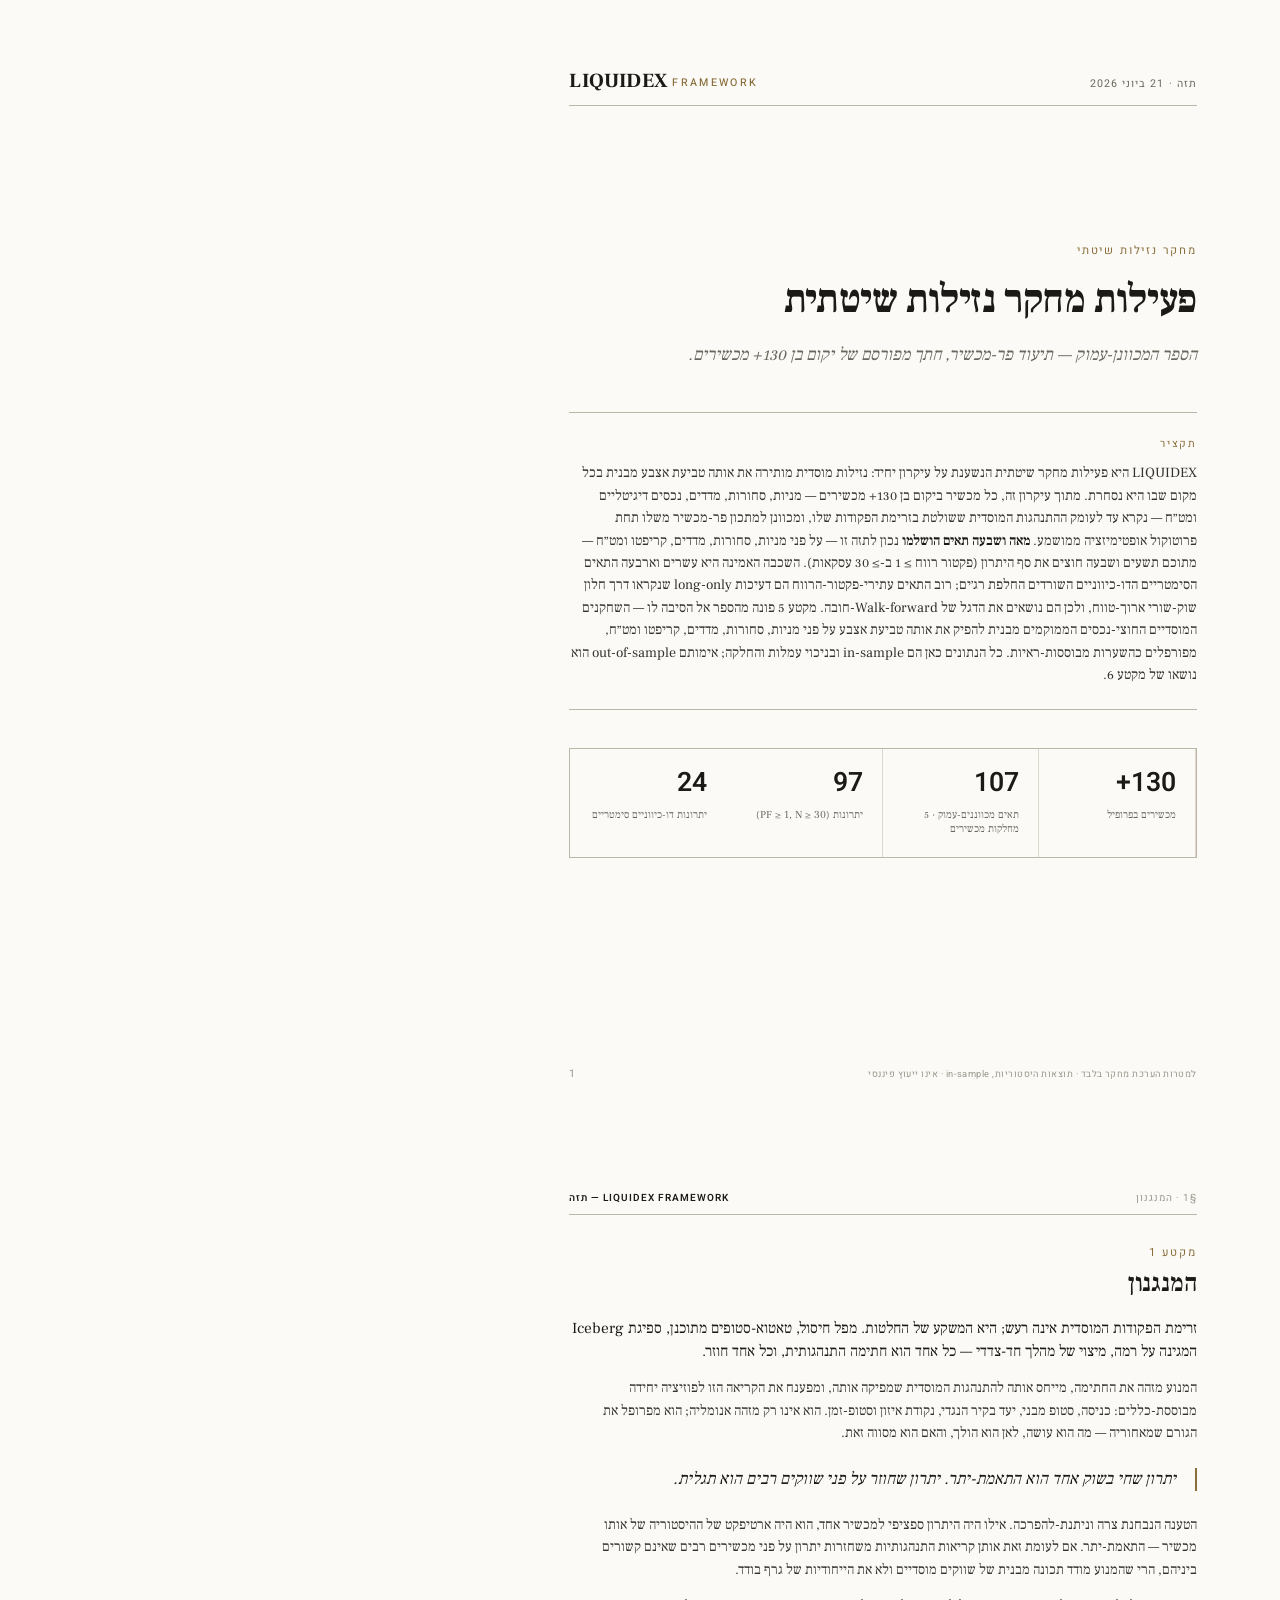
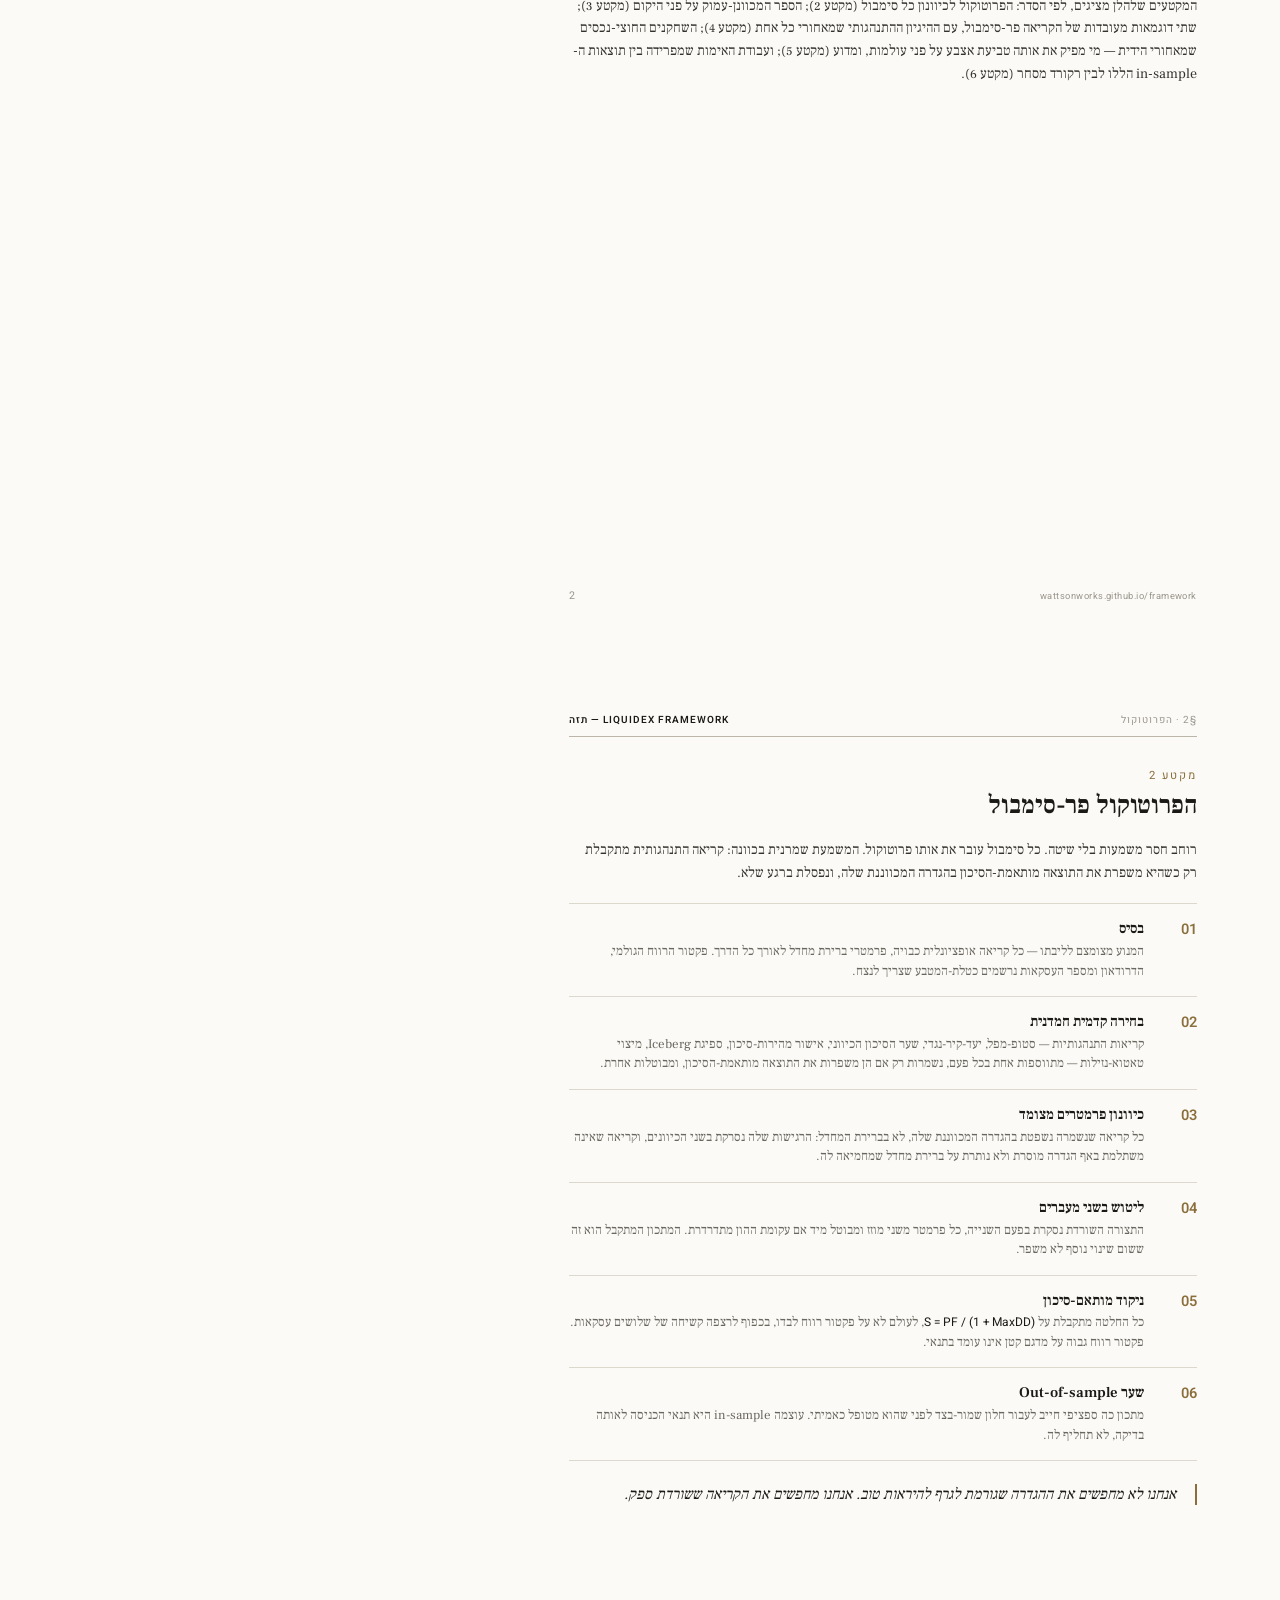
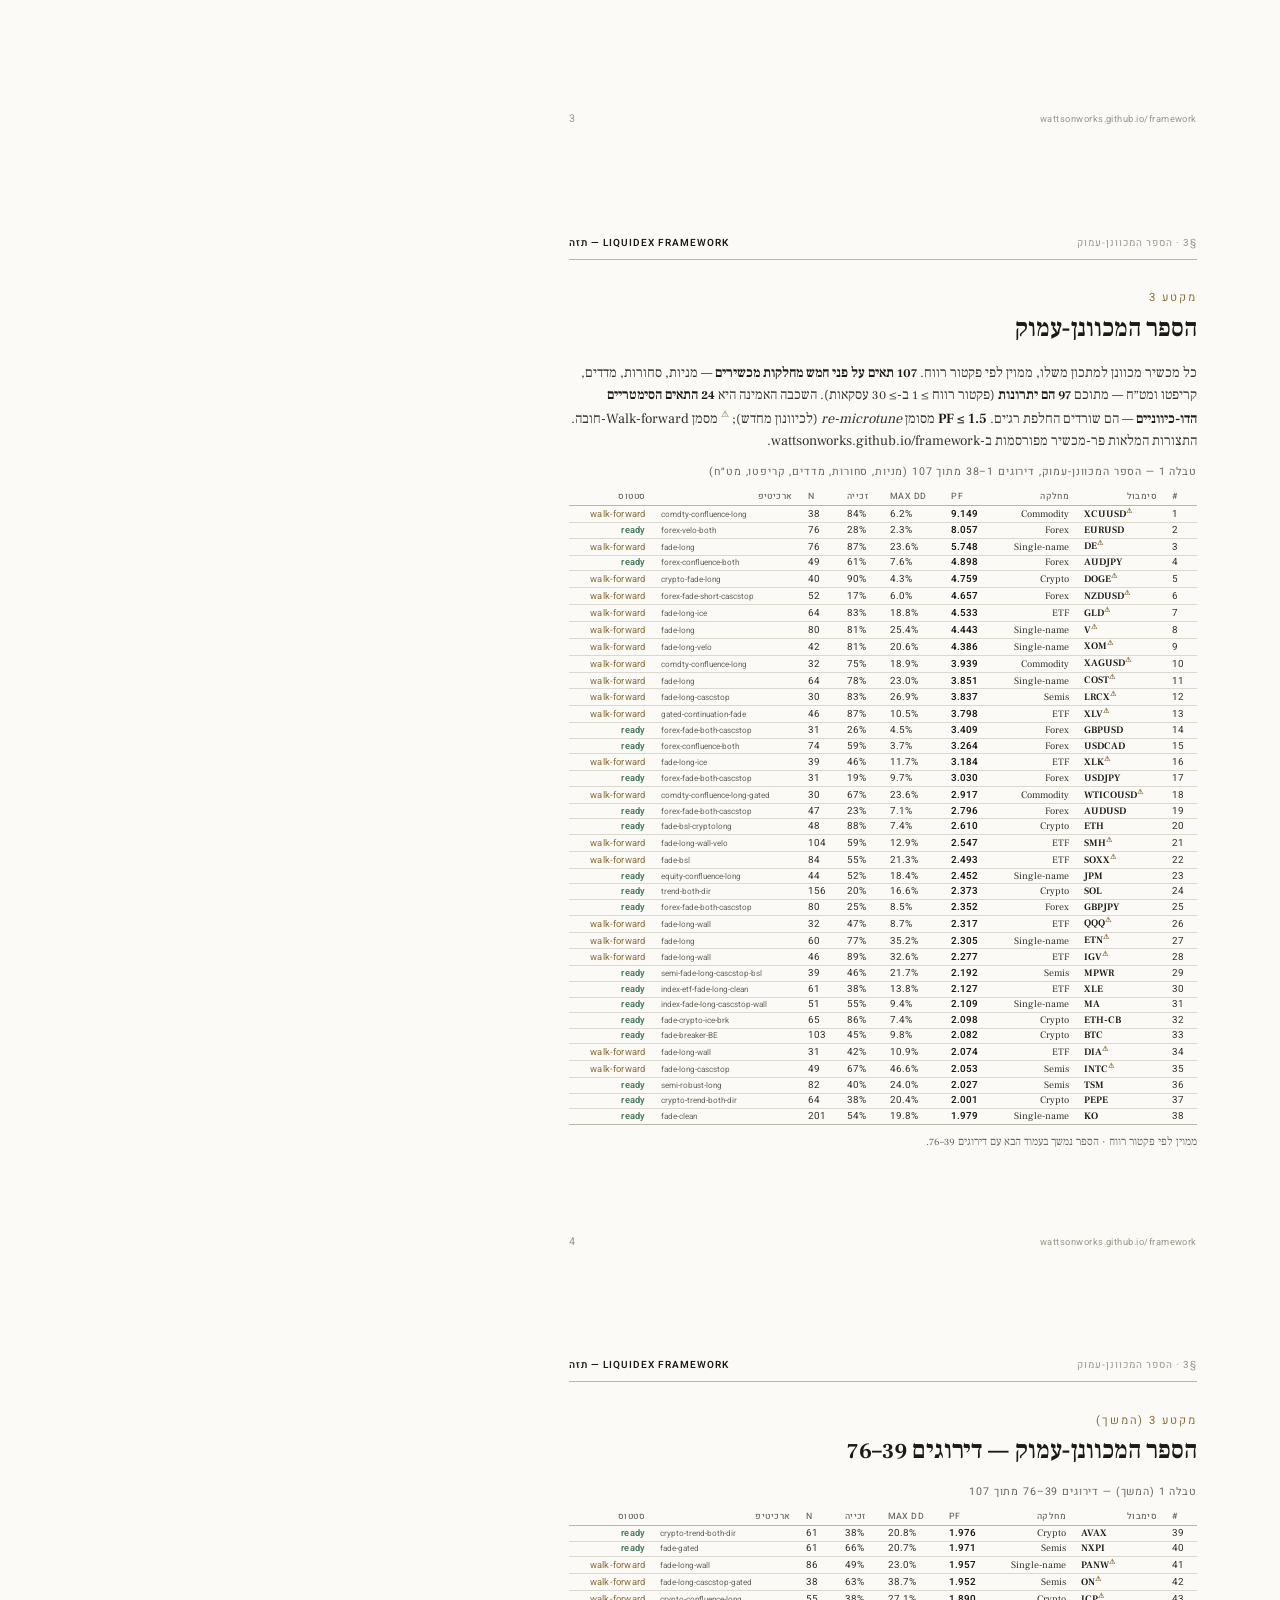
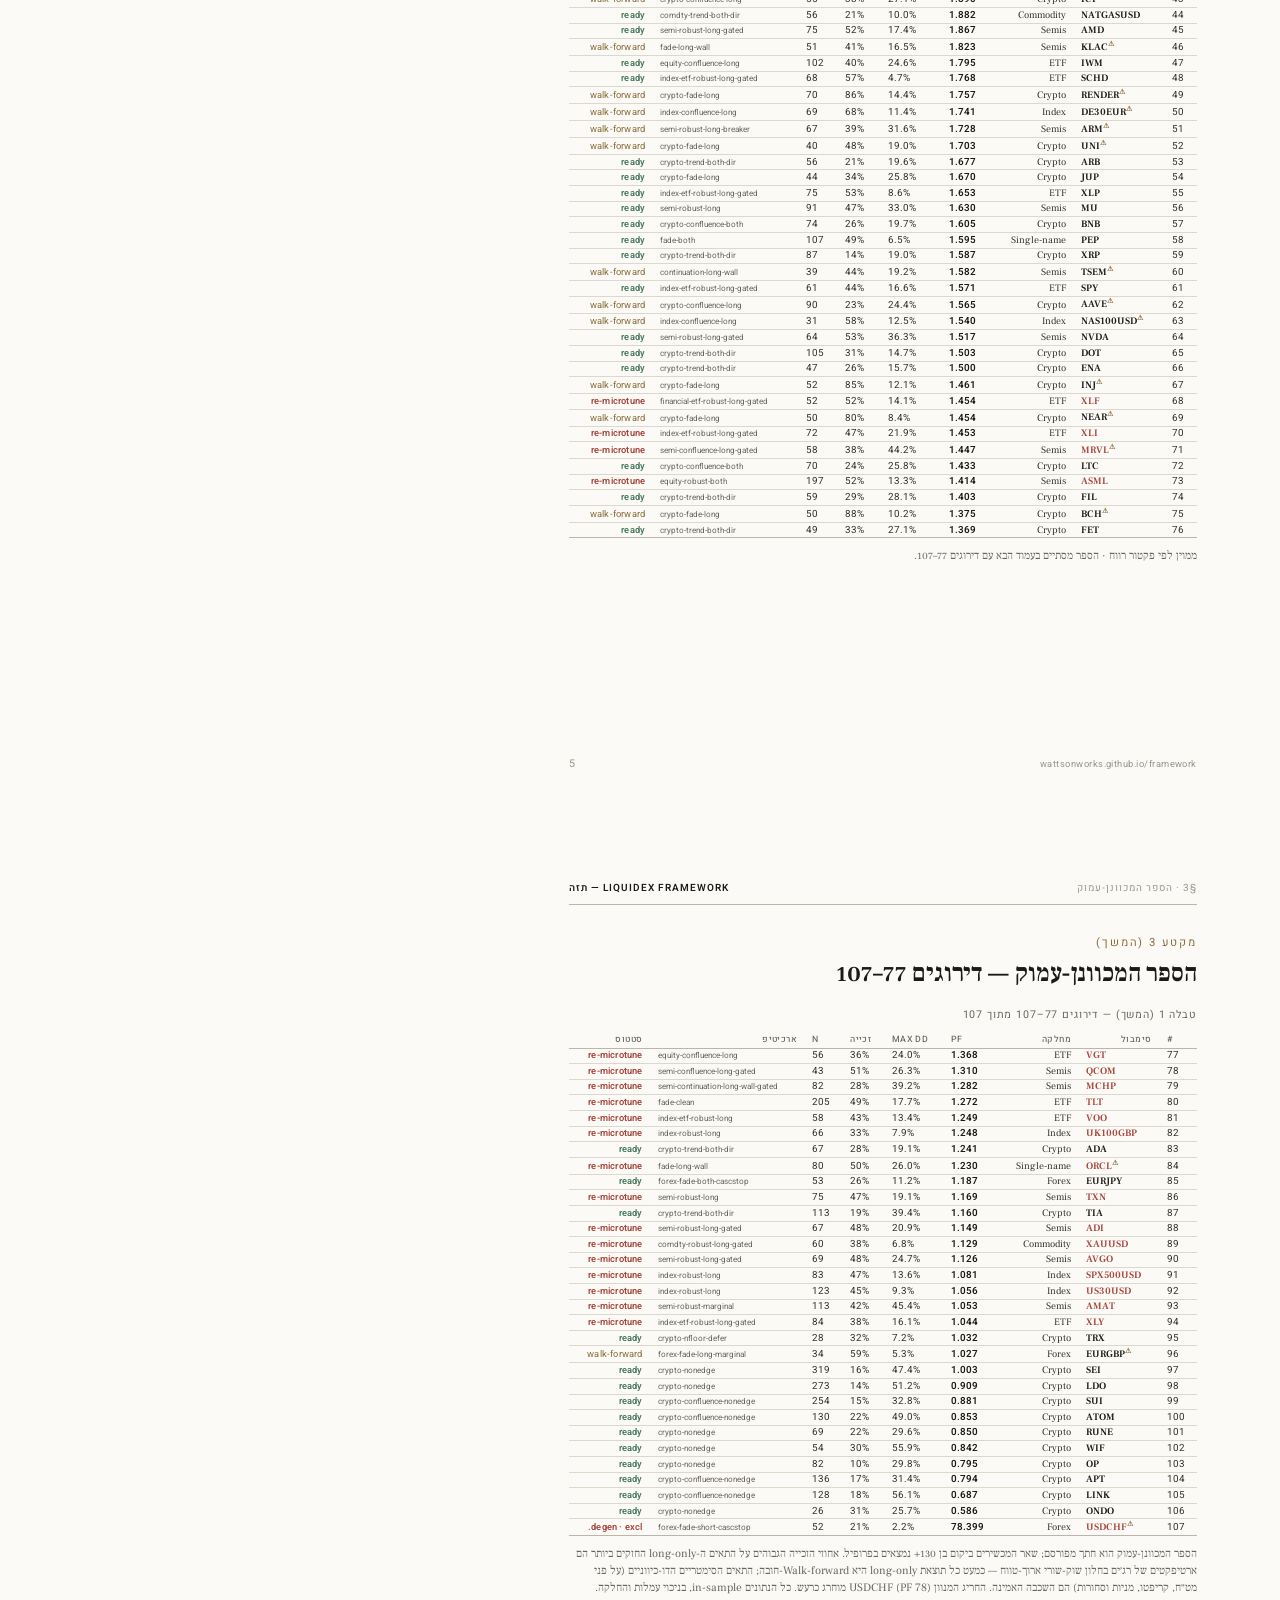
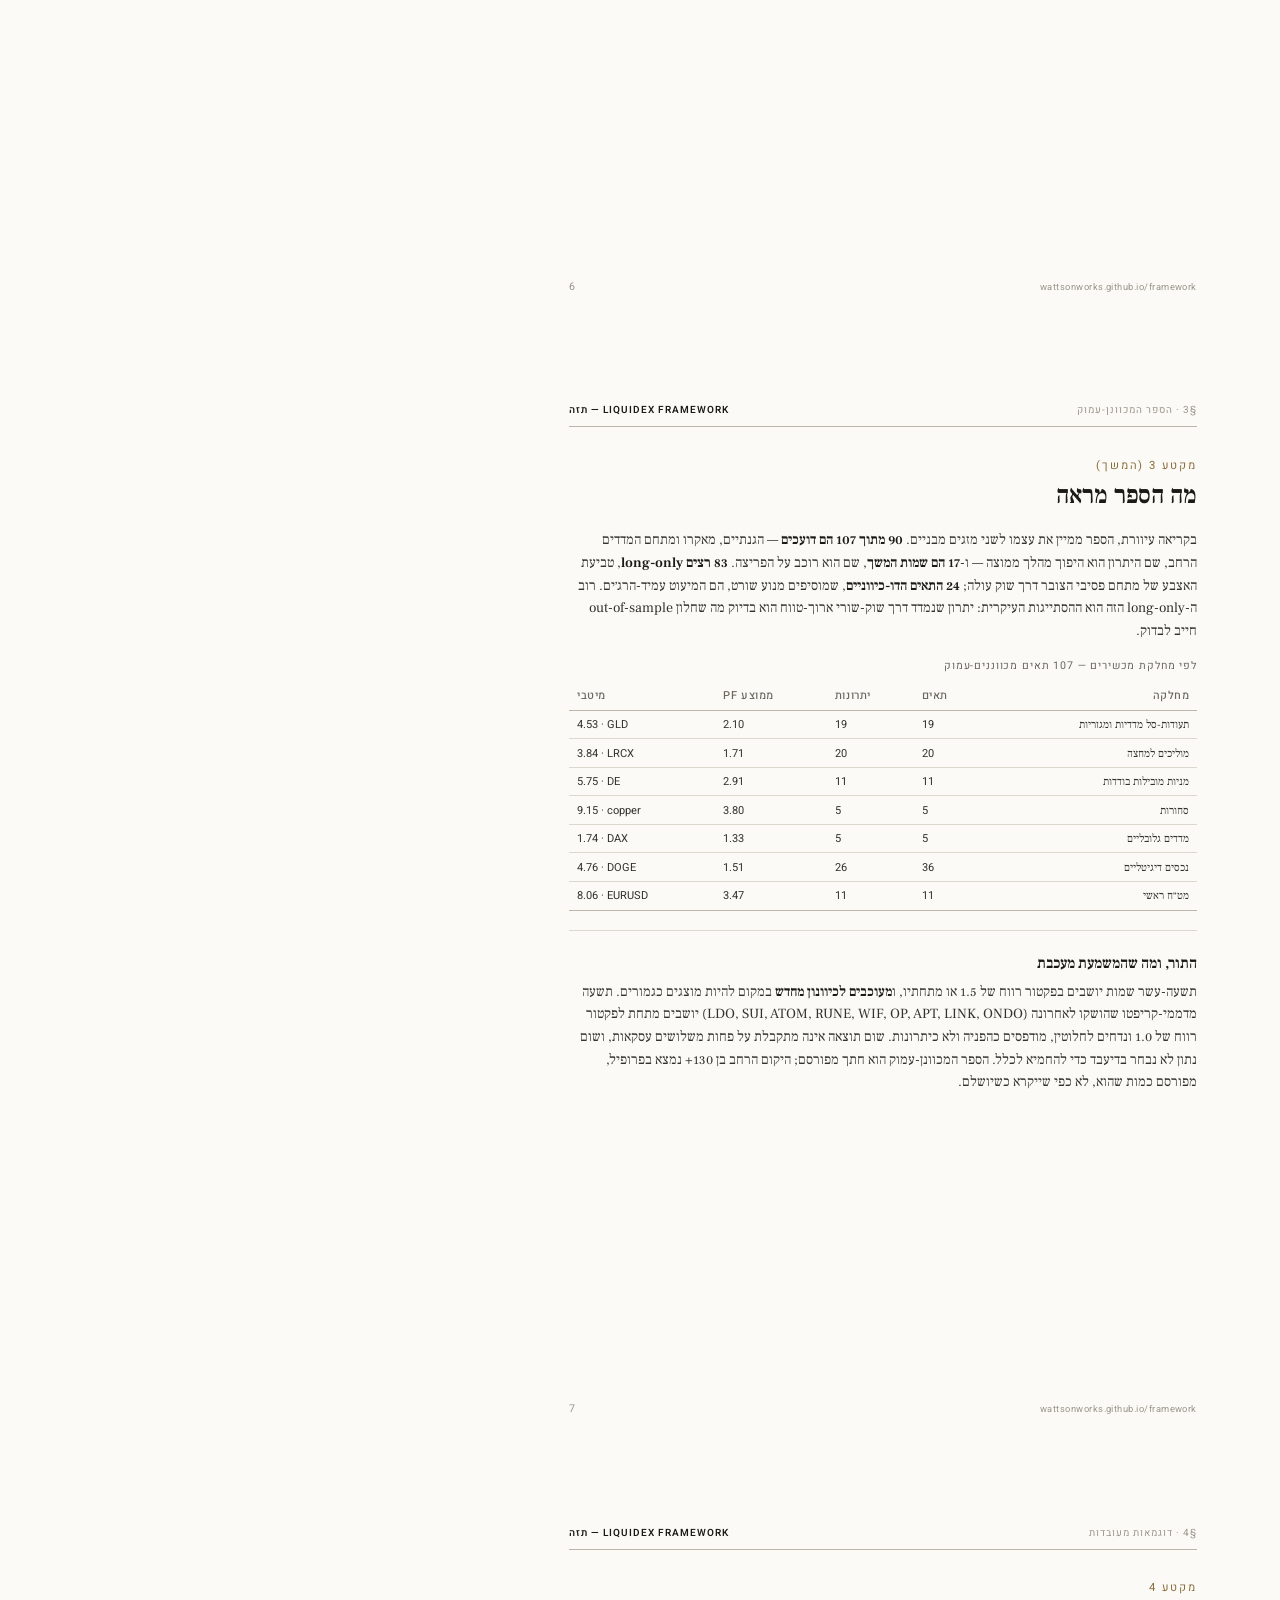
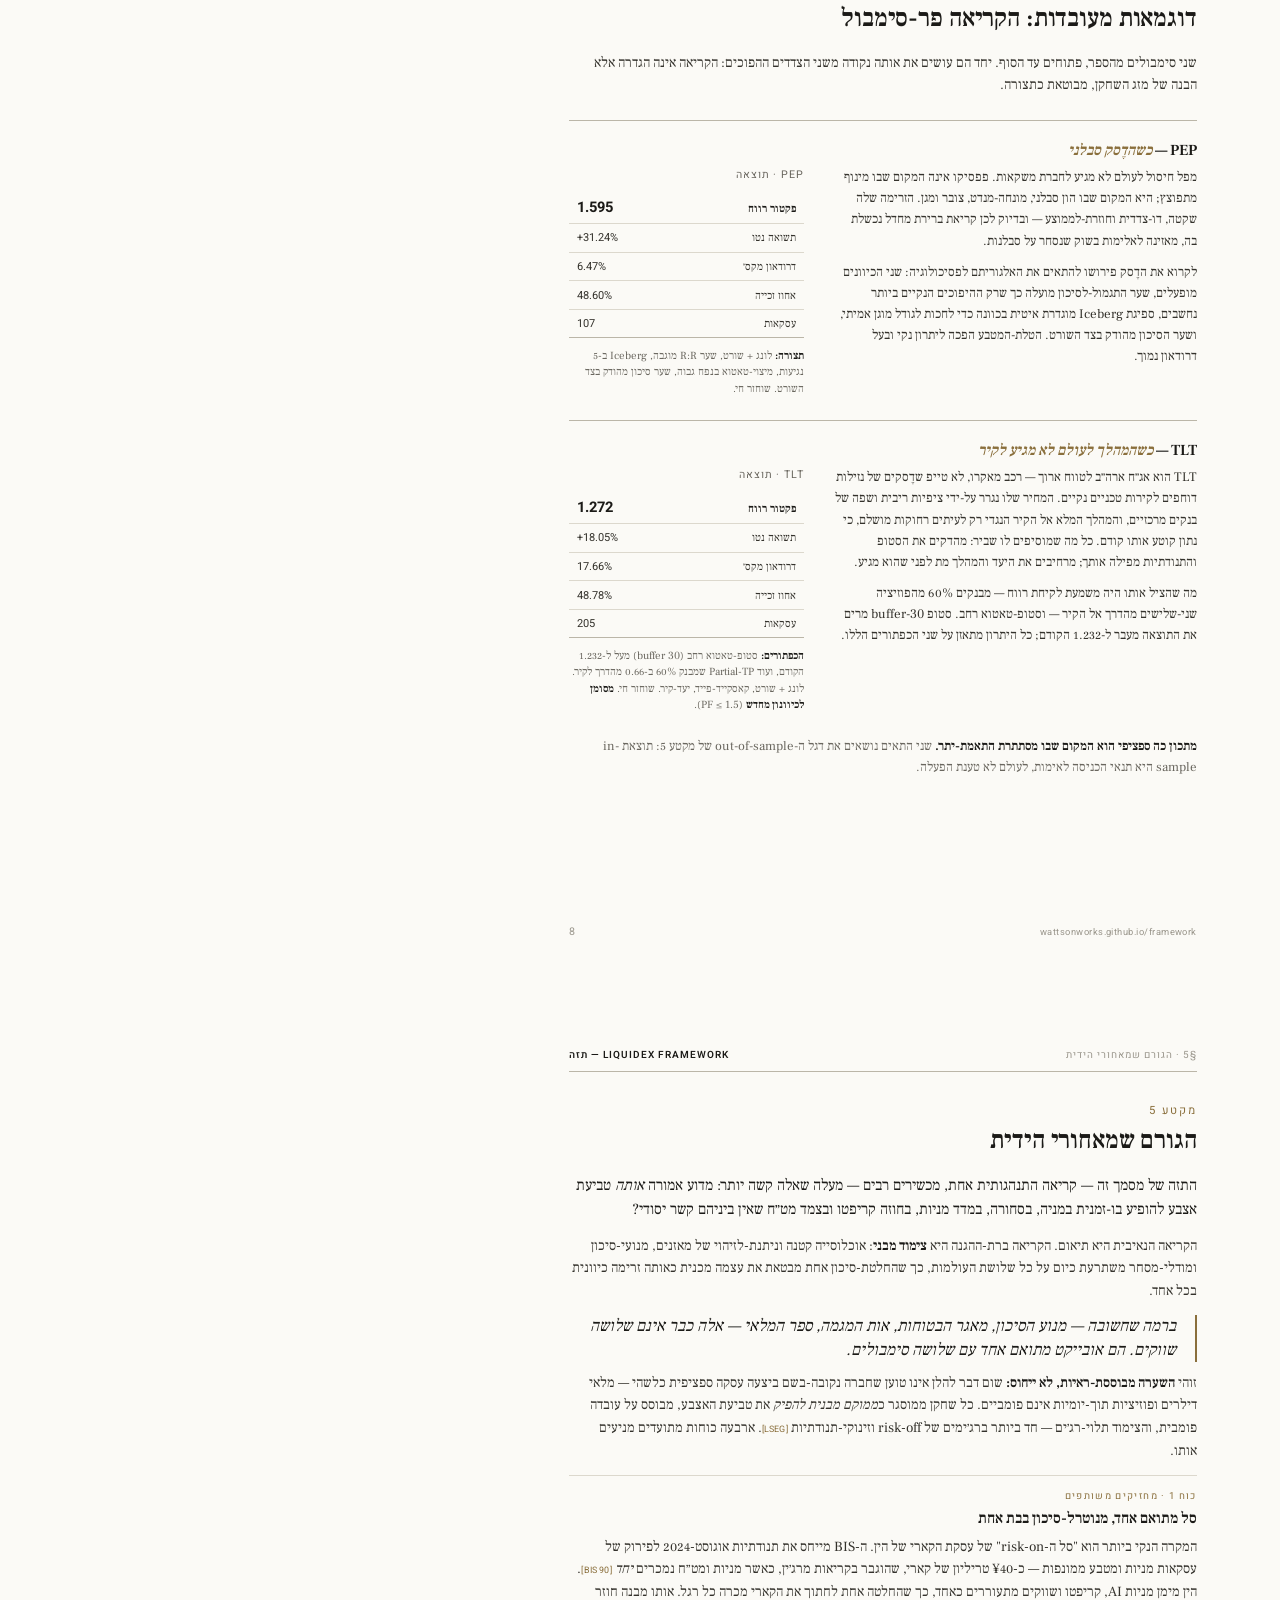
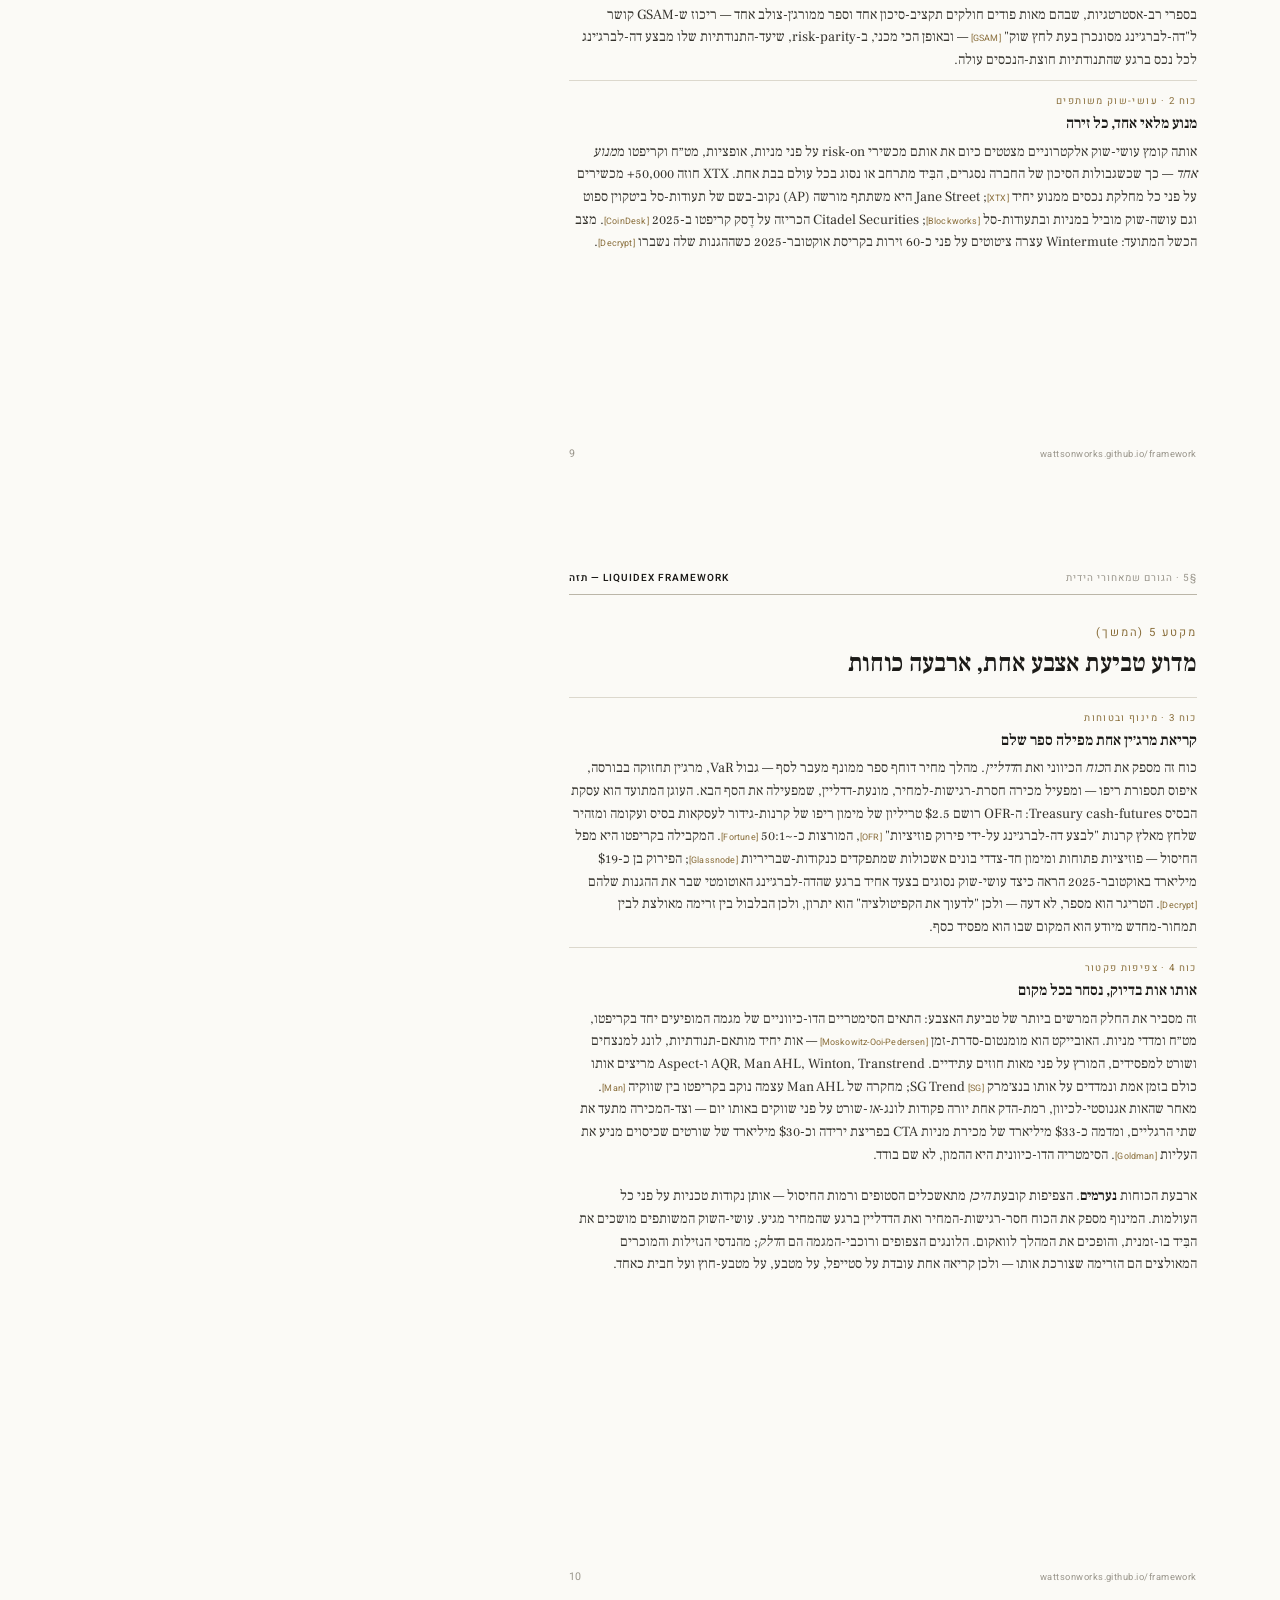
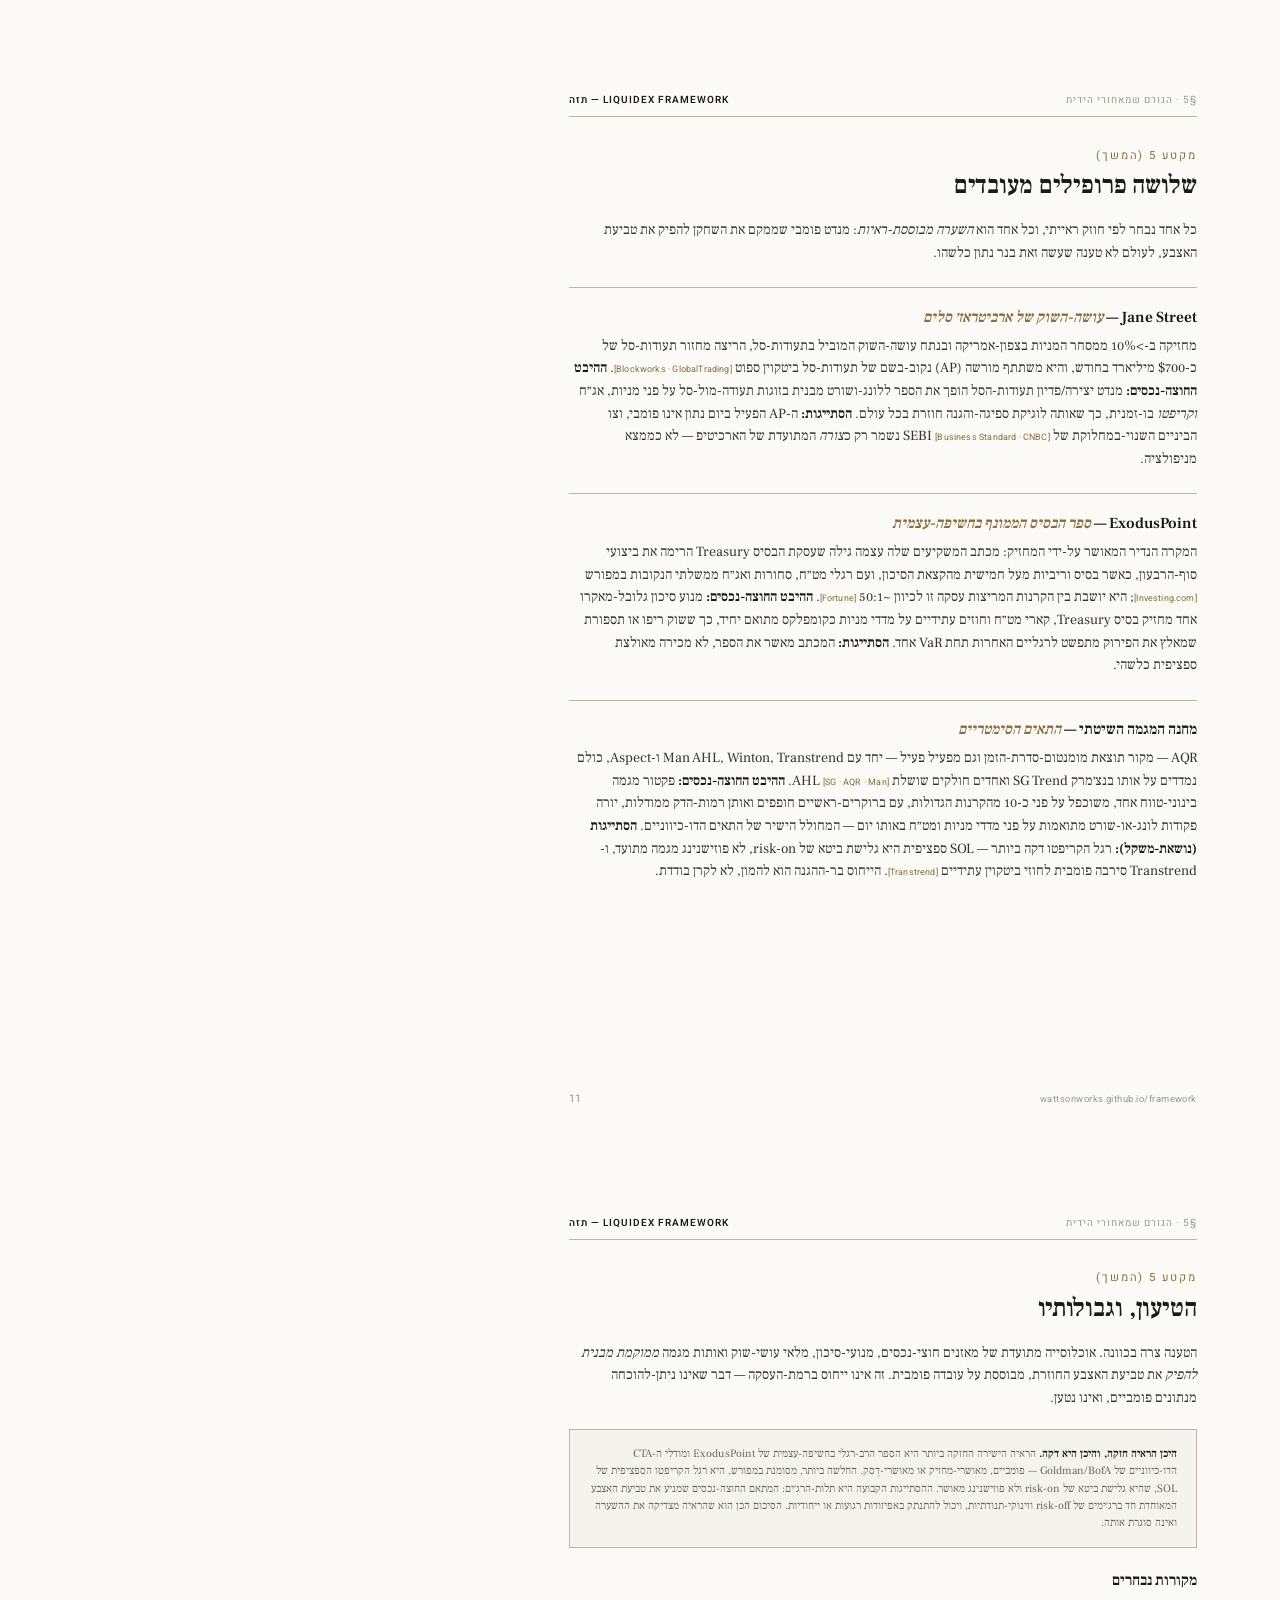
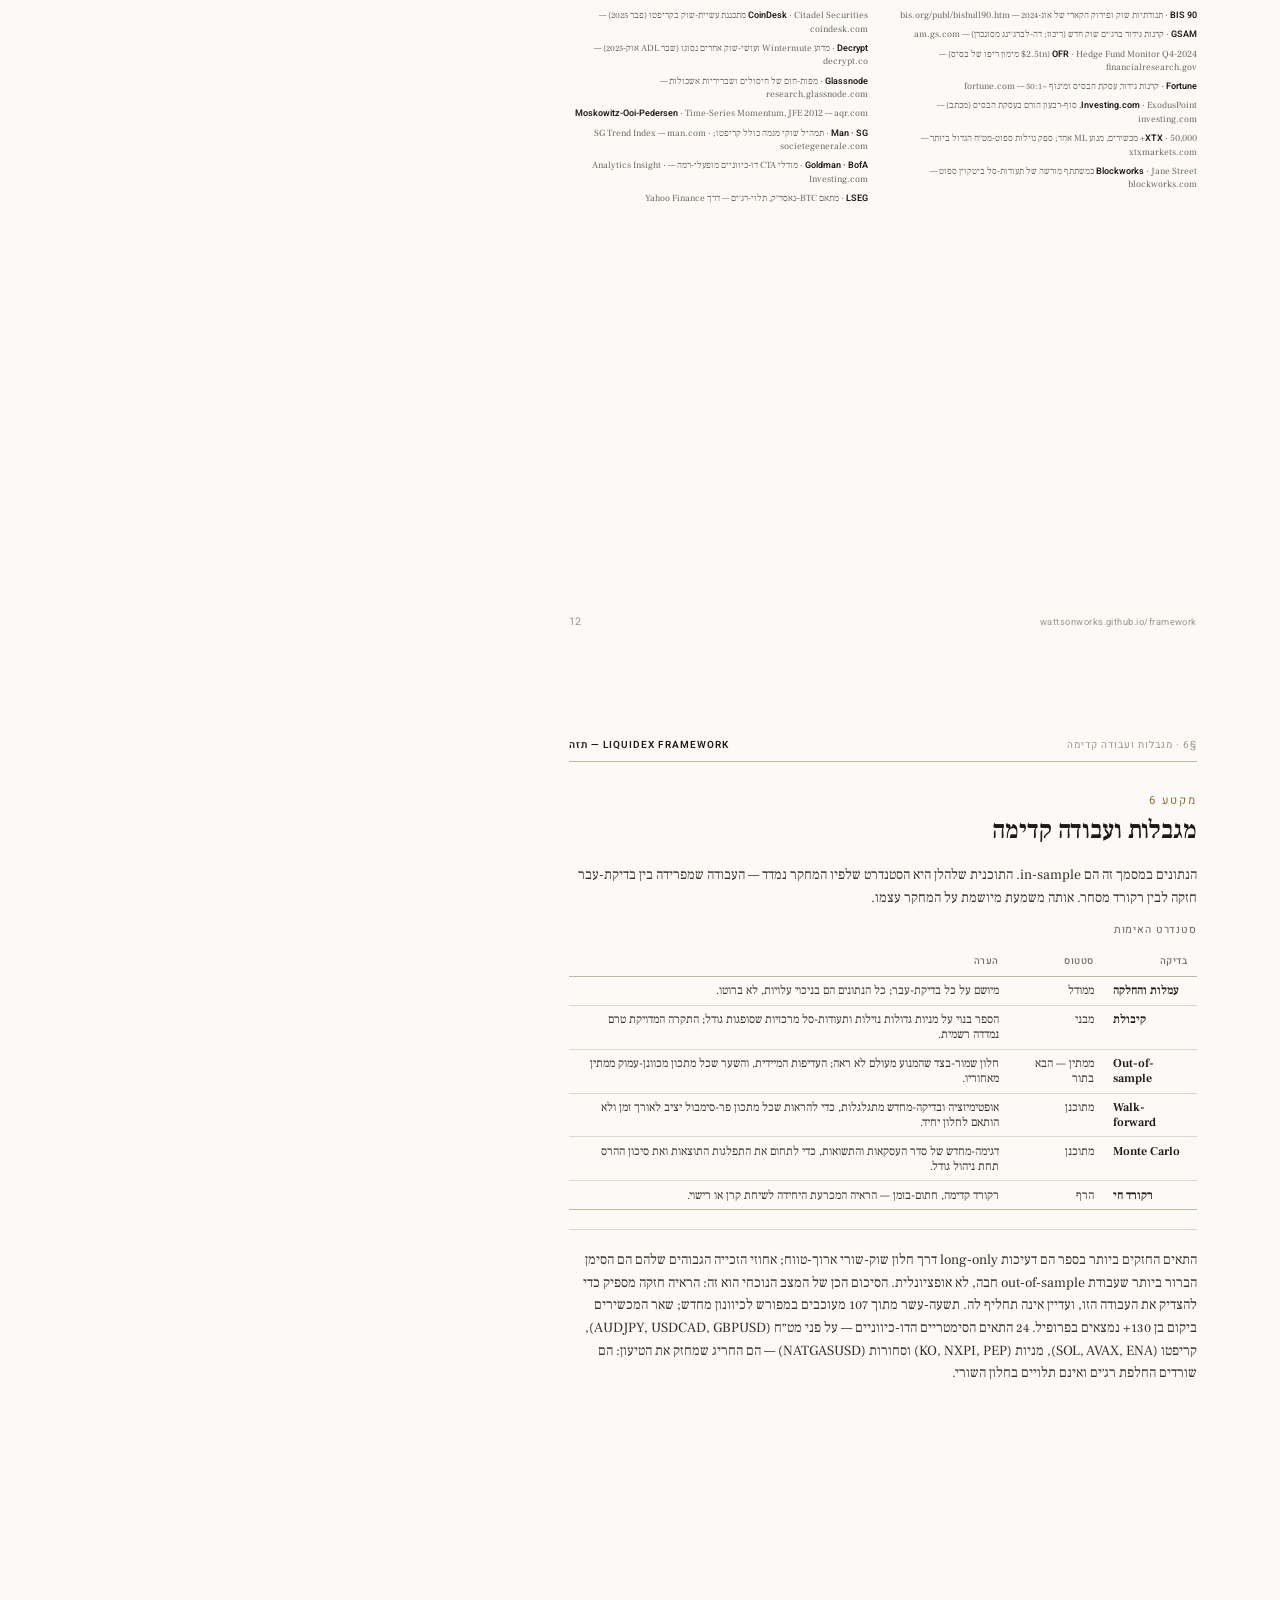
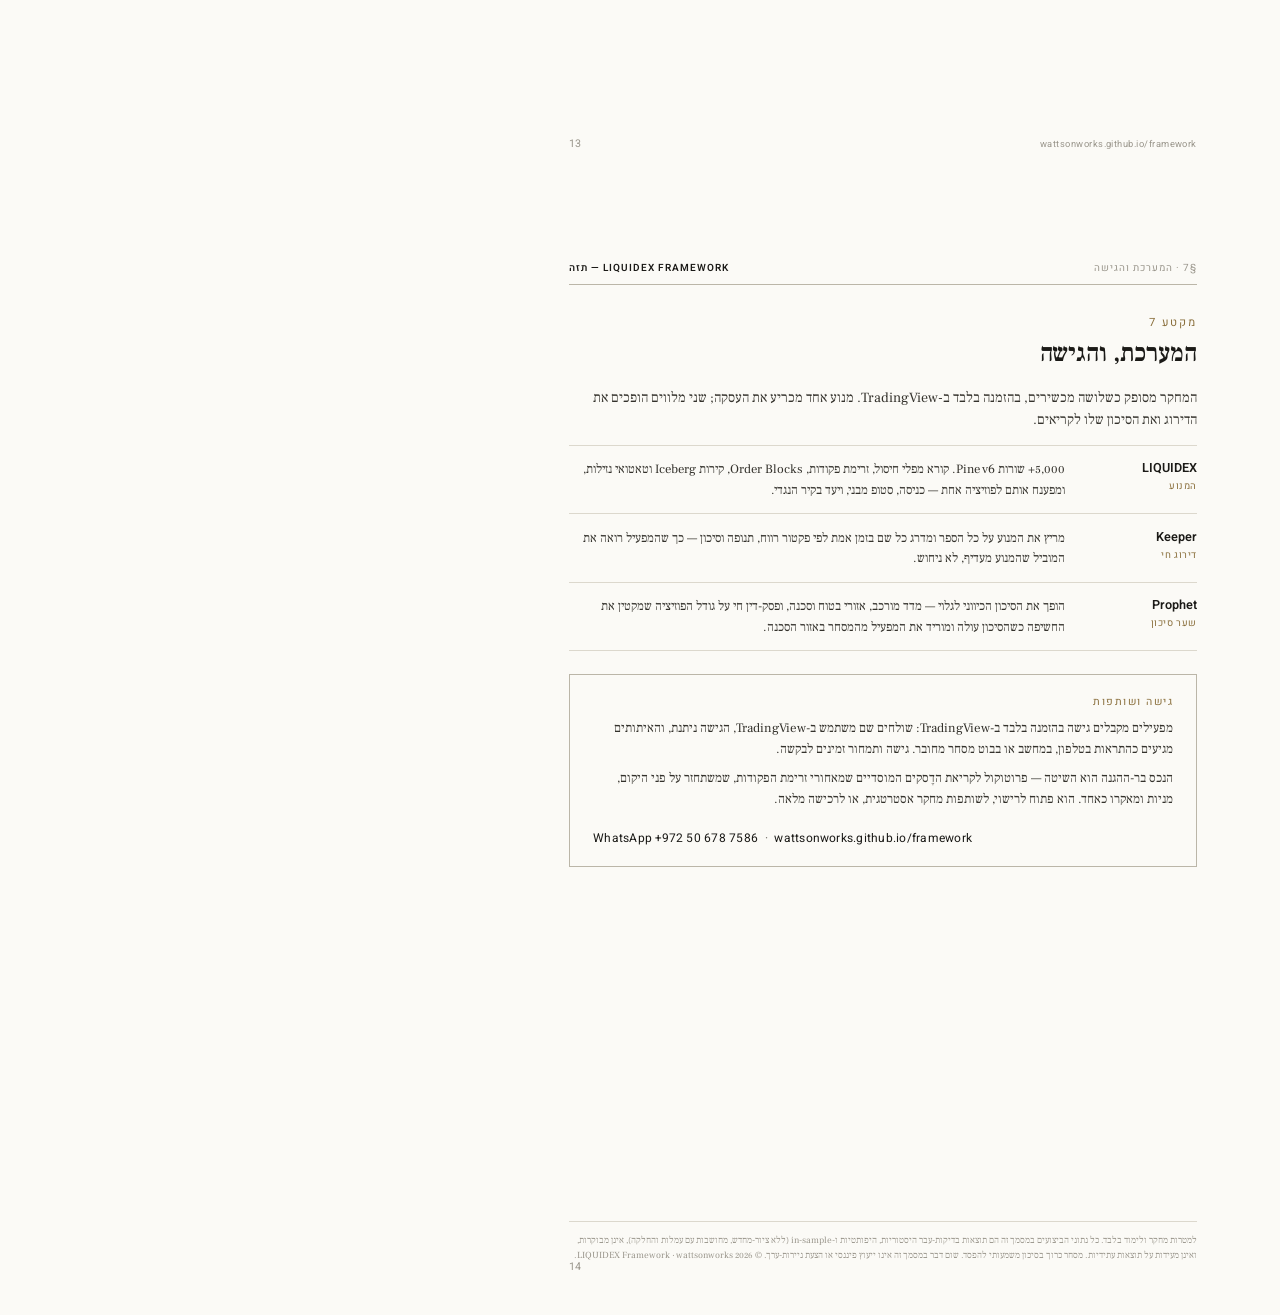
==== commit f7754775: "Refresh book to the JUICE2 pass — Trust-reweighted, sample-flooded; 97 edges, EURUSD 8.06, both PDFs" ====
--- a/deck-he.html
+++ b/deck-he.html
@@ -164,12 +164,12 @@
     <div class="sub">הספר המכוונן-עמוק — תיעוד פר-מכשיר, חתך מפורסם של יקום בן 130+ מכשירים.</div>
     <div class="abstract">
       <div class="lab">תקציר</div>
-      <p>LIQUIDEX היא פעילות מחקר שיטתית הנשענת על עיקרון יחיד: נזילות מוסדית מותירה את אותה טביעת אצבע מבנית בכל מקום שבו היא נסחרת. מתוך עיקרון זה, כל מכשיר ביקום בן 130+ מכשירים — מניות, סחורות, מדדים, נכסים דיגיטליים ומט״ח — נקרא עד לעומק ההתנהגות המוסדית ששולטת בזרימת הפקודות שלו, ומכוונן למתכון פר-מכשיר משלו תחת פרוטוקול אופטימיזציה ממושמע. <strong>מאה ושבעה תאים הושלמו</strong> נכון לתזה זו — על פני מניות, סחורות, מדדים, קריפטו ומט״ח — מתוכם תשעים ושישה חוצים את סף היתרון (פקטור רווח ≥ 1 ב-≥ 30 עסקאות). השכבה האמינה היא עשרים וארבעה התאים הסימטריים הדו-כיווניים השורדים החלפת רג׳ים; רוב התאים עתירי-פקטור-הרווח הם דעיכות long-only שנקראו דרך חלון שוק-שורי ארוך-טווח, ולכן הם נושאים את הדגל של Walk-forward-חובה. מקטע 5 פונה מהספר אל הסיבה לו — השחקנים המוסדיים החוצי-נכסים הממוקמים מבנית להפיק את אותה טביעת אצבע על פני מניות, סחורות, מדדים, קריפטו ומט״ח, מפורפלים כהשערות מבוססות-ראיות. כל הנתונים כאן הם in-sample ובניכוי עמלות והחלקה; אימותם out-of-sample הוא נושאו של מקטע 6.</p>
+      <p>LIQUIDEX היא פעילות מחקר שיטתית הנשענת על עיקרון יחיד: נזילות מוסדית מותירה את אותה טביעת אצבע מבנית בכל מקום שבו היא נסחרת. מתוך עיקרון זה, כל מכשיר ביקום בן 130+ מכשירים — מניות, סחורות, מדדים, נכסים דיגיטליים ומט״ח — נקרא עד לעומק ההתנהגות המוסדית ששולטת בזרימת הפקודות שלו, ומכוונן למתכון פר-מכשיר משלו תחת פרוטוקול אופטימיזציה ממושמע. <strong>מאה ושבעה תאים הושלמו</strong> נכון לתזה זו — על פני מניות, סחורות, מדדים, קריפטו ומט״ח — מתוכם תשעים ושבעה חוצים את סף היתרון (פקטור רווח ≥ 1 ב-≥ 30 עסקאות). השכבה האמינה היא עשרים וארבעה התאים הסימטריים הדו-כיווניים השורדים החלפת רג׳ים; רוב התאים עתירי-פקטור-הרווח הם דעיכות long-only שנקראו דרך חלון שוק-שורי ארוך-טווח, ולכן הם נושאים את הדגל של Walk-forward-חובה. מקטע 5 פונה מהספר אל הסיבה לו — השחקנים המוסדיים החוצי-נכסים הממוקמים מבנית להפיק את אותה טביעת אצבע על פני מניות, סחורות, מדדים, קריפטו ומט״ח, מפורפלים כהשערות מבוססות-ראיות. כל הנתונים כאן הם in-sample ובניכוי עמלות והחלקה; אימותם out-of-sample הוא נושאו של מקטע 6.</p>
     </div>
     <div class="keyfig">
       <div class="kf"><b>130+</b><span>מכשירים בפרופיל</span></div>
       <div class="kf"><b>107</b><span>תאים מכווננים-עמוק · 5 מחלקות מכשירים</span></div>
-      <div class="kf"><b>96</b><span>יתרונות (PF &ge; 1, N &ge; 30)</span></div>
+      <div class="kf"><b>97</b><span>יתרונות (PF &ge; 1, N &ge; 30)</span></div>
       <div class="kf"><b>24</b><span>יתרונות דו-כיווניים סימטריים</span></div>
     </div>
   </div>
@@ -215,7 +215,7 @@
   <div class="rh"><span class="b">LIQUIDEX Framework — תזה</span><span>§3 · הספר המכוונן-עמוק</span></div>
   <span class="secnum">מקטע 3</span>
   <h2>הספר המכוונן-עמוק</h2>
-  <p style="margin-bottom:2mm">כל מכשיר מכוונן למתכון משלו, ממוין לפי פקטור רווח. <strong>107 תאים על פני חמש מחלקות מכשירים</strong> — מניות, סחורות, מדדים, קריפטו ומט״ח — מתוכם <strong>96 הם יתרונות</strong> (פקטור רווח &ge; 1 ב-&ge; 30 עסקאות). השכבה האמינה היא <strong>24 התאים הסימטריים הדו-כיווניים</strong> — הם שורדים החלפת רג׳ים. <strong>PF &le; 1.5</strong> מסומן <em>re-microtune</em> (לכיוונון מחדש); <sup>&#9888;</sup> מסמן Walk-forward-חובה. התצורות המלאות פר-מכשיר מפורסמות ב-wattsonworks.github.io/framework.</p>
+  <p style="margin-bottom:2mm">כל מכשיר מכוונן למתכון משלו, ממוין לפי פקטור רווח. <strong>107 תאים על פני חמש מחלקות מכשירים</strong> — מניות, סחורות, מדדים, קריפטו ומט״ח — מתוכם <strong>97 הם יתרונות</strong> (פקטור רווח &ge; 1 ב-&ge; 30 עסקאות). השכבה האמינה היא <strong>24 התאים הסימטריים הדו-כיווניים</strong> — הם שורדים החלפת רג׳ים. <strong>PF &le; 1.5</strong> מסומן <em>re-microtune</em> (לכיוונון מחדש); <sup>&#9888;</sup> מסמן Walk-forward-חובה. התצורות המלאות פר-מכשיר מפורסמות ב-wattsonworks.github.io/framework.</p>
   <table class="dense">
     <caption>טבלה 1 — הספר המכוונן-עמוק, דירוגים 1&ndash;38 מתוך 107 (מניות, סחורות, מדדים, קריפטו, מט״ח)</caption>
     <thead><tr>
@@ -224,42 +224,42 @@
     <tbody>
     <!--DECK_DEEP_START-->
     <tr><td class="r num">1</td><td class="sym">XCUUSD<sup>&#9888;</sup></td><td>Commodity</td><td class="r fpf">9.149</td><td class="r num">6.2%</td><td class="r num">84%</td><td class="r num">38</td><td class="arch">comdty-confluence-long</td><td class="st-wf">walk-forward</td></tr>
-    <tr><td class="r num">2</td><td class="sym">DE<sup>&#9888;</sup></td><td>Single-name</td><td class="r fpf">5.748</td><td class="r num">23.6%</td><td class="r num">87%</td><td class="r num">76</td><td class="arch">fade-long</td><td class="st-wf">walk-forward</td></tr>
-    <tr><td class="r num">3</td><td class="sym">AUDJPY</td><td>Forex</td><td class="r fpf">4.898</td><td class="r num">7.6%</td><td class="r num">61%</td><td class="r num">49</td><td class="arch">forex-confluence-both</td><td class="st-ready">ready</td></tr>
-    <tr><td class="r num">4</td><td class="sym">DOGE<sup>&#9888;</sup></td><td>Crypto</td><td class="r fpf">4.759</td><td class="r num">4.3%</td><td class="r num">90%</td><td class="r num">40</td><td class="arch">crypto-fade-long</td><td class="st-wf">walk-forward</td></tr>
-    <tr><td class="r num">5</td><td class="sym">NZDUSD<sup>&#9888;</sup></td><td>Forex</td><td class="r fpf">4.657</td><td class="r num">6.0%</td><td class="r num">17%</td><td class="r num">52</td><td class="arch">forex-fade-short-cascstop</td><td class="st-wf">walk-forward</td></tr>
-    <tr><td class="r num">6</td><td class="sym">GLD<sup>&#9888;</sup></td><td>ETF</td><td class="r fpf">4.533</td><td class="r num">18.8%</td><td class="r num">83%</td><td class="r num">64</td><td class="arch">fade-long-ice</td><td class="st-wf">walk-forward</td></tr>
-    <tr><td class="r num">7</td><td class="sym">V<sup>&#9888;</sup></td><td>Single-name</td><td class="r fpf">4.443</td><td class="r num">25.4%</td><td class="r num">81%</td><td class="r num">80</td><td class="arch">fade-long</td><td class="st-wf">walk-forward</td></tr>
-    <tr><td class="r num">8</td><td class="sym">XOM<sup>&#9888;</sup></td><td>Single-name</td><td class="r fpf">4.386</td><td class="r num">20.6%</td><td class="r num">81%</td><td class="r num">42</td><td class="arch">fade-long-velo</td><td class="st-wf">walk-forward</td></tr>
-    <tr><td class="r num">9</td><td class="sym">XAGUSD<sup>&#9888;</sup></td><td>Commodity</td><td class="r fpf">3.939</td><td class="r num">18.9%</td><td class="r num">75%</td><td class="r num">32</td><td class="arch">comdty-confluence-long</td><td class="st-wf">walk-forward</td></tr>
-    <tr><td class="r num">10</td><td class="sym">COST<sup>&#9888;</sup></td><td>Single-name</td><td class="r fpf">3.851</td><td class="r num">23.0%</td><td class="r num">78%</td><td class="r num">64</td><td class="arch">fade-long</td><td class="st-wf">walk-forward</td></tr>
-    <tr><td class="r num">11</td><td class="sym">LRCX<sup>&#9888;</sup></td><td>Semis</td><td class="r fpf">3.837</td><td class="r num">26.9%</td><td class="r num">83%</td><td class="r num">30</td><td class="arch">fade-long-cascstop</td><td class="st-wf">walk-forward</td></tr>
-    <tr><td class="r num">12</td><td class="sym">XLV<sup>&#9888;</sup></td><td>ETF</td><td class="r fpf">3.798</td><td class="r num">10.5%</td><td class="r num">87%</td><td class="r num">46</td><td class="arch">gated-continuation-fade</td><td class="st-wf">walk-forward</td></tr>
-    <tr><td class="r num">13</td><td class="sym">GBPUSD</td><td>Forex</td><td class="r fpf">3.409</td><td class="r num">4.5%</td><td class="r num">26%</td><td class="r num">31</td><td class="arch">forex-fade-both-cascstop</td><td class="st-ready">ready</td></tr>
-    <tr><td class="r num">14</td><td class="sym">USDCAD</td><td>Forex</td><td class="r fpf">3.264</td><td class="r num">3.7%</td><td class="r num">59%</td><td class="r num">74</td><td class="arch">forex-confluence-both</td><td class="st-ready">ready</td></tr>
-    <tr><td class="r num">15</td><td class="sym">XLK<sup>&#9888;</sup></td><td>ETF</td><td class="r fpf">3.184</td><td class="r num">11.7%</td><td class="r num">46%</td><td class="r num">39</td><td class="arch">fade-long-ice</td><td class="st-wf">walk-forward</td></tr>
-    <tr><td class="r num">16</td><td class="sym">USDJPY</td><td>Forex</td><td class="r fpf">3.030</td><td class="r num">9.7%</td><td class="r num">19%</td><td class="r num">31</td><td class="arch">forex-fade-both-cascstop</td><td class="st-ready">ready</td></tr>
-    <tr><td class="r num">17</td><td class="sym">XLE<sup>&#9888;</sup></td><td>ETF</td><td class="r fpf">2.941</td><td class="r num">7.0%</td><td class="r num">70%</td><td class="r num">37</td><td class="arch">fade-long-clean-velo</td><td class="st-wf">walk-forward</td></tr>
+    <tr><td class="r num">2</td><td class="sym">EURUSD</td><td>Forex</td><td class="r fpf">8.057</td><td class="r num">2.3%</td><td class="r num">28%</td><td class="r num">76</td><td class="arch">forex-velo-both</td><td class="st-ready">ready</td></tr>
+    <tr><td class="r num">3</td><td class="sym">DE<sup>&#9888;</sup></td><td>Single-name</td><td class="r fpf">5.748</td><td class="r num">23.6%</td><td class="r num">87%</td><td class="r num">76</td><td class="arch">fade-long</td><td class="st-wf">walk-forward</td></tr>
+    <tr><td class="r num">4</td><td class="sym">AUDJPY</td><td>Forex</td><td class="r fpf">4.898</td><td class="r num">7.6%</td><td class="r num">61%</td><td class="r num">49</td><td class="arch">forex-confluence-both</td><td class="st-ready">ready</td></tr>
+    <tr><td class="r num">5</td><td class="sym">DOGE<sup>&#9888;</sup></td><td>Crypto</td><td class="r fpf">4.759</td><td class="r num">4.3%</td><td class="r num">90%</td><td class="r num">40</td><td class="arch">crypto-fade-long</td><td class="st-wf">walk-forward</td></tr>
+    <tr><td class="r num">6</td><td class="sym">NZDUSD<sup>&#9888;</sup></td><td>Forex</td><td class="r fpf">4.657</td><td class="r num">6.0%</td><td class="r num">17%</td><td class="r num">52</td><td class="arch">forex-fade-short-cascstop</td><td class="st-wf">walk-forward</td></tr>
+    <tr><td class="r num">7</td><td class="sym">GLD<sup>&#9888;</sup></td><td>ETF</td><td class="r fpf">4.533</td><td class="r num">18.8%</td><td class="r num">83%</td><td class="r num">64</td><td class="arch">fade-long-ice</td><td class="st-wf">walk-forward</td></tr>
+    <tr><td class="r num">8</td><td class="sym">V<sup>&#9888;</sup></td><td>Single-name</td><td class="r fpf">4.443</td><td class="r num">25.4%</td><td class="r num">81%</td><td class="r num">80</td><td class="arch">fade-long</td><td class="st-wf">walk-forward</td></tr>
+    <tr><td class="r num">9</td><td class="sym">XOM<sup>&#9888;</sup></td><td>Single-name</td><td class="r fpf">4.386</td><td class="r num">20.6%</td><td class="r num">81%</td><td class="r num">42</td><td class="arch">fade-long-velo</td><td class="st-wf">walk-forward</td></tr>
+    <tr><td class="r num">10</td><td class="sym">XAGUSD<sup>&#9888;</sup></td><td>Commodity</td><td class="r fpf">3.939</td><td class="r num">18.9%</td><td class="r num">75%</td><td class="r num">32</td><td class="arch">comdty-confluence-long</td><td class="st-wf">walk-forward</td></tr>
+    <tr><td class="r num">11</td><td class="sym">COST<sup>&#9888;</sup></td><td>Single-name</td><td class="r fpf">3.851</td><td class="r num">23.0%</td><td class="r num">78%</td><td class="r num">64</td><td class="arch">fade-long</td><td class="st-wf">walk-forward</td></tr>
+    <tr><td class="r num">12</td><td class="sym">LRCX<sup>&#9888;</sup></td><td>Semis</td><td class="r fpf">3.837</td><td class="r num">26.9%</td><td class="r num">83%</td><td class="r num">30</td><td class="arch">fade-long-cascstop</td><td class="st-wf">walk-forward</td></tr>
+    <tr><td class="r num">13</td><td class="sym">XLV<sup>&#9888;</sup></td><td>ETF</td><td class="r fpf">3.798</td><td class="r num">10.5%</td><td class="r num">87%</td><td class="r num">46</td><td class="arch">gated-continuation-fade</td><td class="st-wf">walk-forward</td></tr>
+    <tr><td class="r num">14</td><td class="sym">GBPUSD</td><td>Forex</td><td class="r fpf">3.409</td><td class="r num">4.5%</td><td class="r num">26%</td><td class="r num">31</td><td class="arch">forex-fade-both-cascstop</td><td class="st-ready">ready</td></tr>
+    <tr><td class="r num">15</td><td class="sym">USDCAD</td><td>Forex</td><td class="r fpf">3.264</td><td class="r num">3.7%</td><td class="r num">59%</td><td class="r num">74</td><td class="arch">forex-confluence-both</td><td class="st-ready">ready</td></tr>
+    <tr><td class="r num">16</td><td class="sym">XLK<sup>&#9888;</sup></td><td>ETF</td><td class="r fpf">3.184</td><td class="r num">11.7%</td><td class="r num">46%</td><td class="r num">39</td><td class="arch">fade-long-ice</td><td class="st-wf">walk-forward</td></tr>
+    <tr><td class="r num">17</td><td class="sym">USDJPY</td><td>Forex</td><td class="r fpf">3.030</td><td class="r num">9.7%</td><td class="r num">19%</td><td class="r num">31</td><td class="arch">forex-fade-both-cascstop</td><td class="st-ready">ready</td></tr>
     <tr><td class="r num">18</td><td class="sym">WTICOUSD<sup>&#9888;</sup></td><td>Commodity</td><td class="r fpf">2.917</td><td class="r num">23.6%</td><td class="r num">67%</td><td class="r num">30</td><td class="arch">comdty-confluence-long-gated</td><td class="st-wf">walk-forward</td></tr>
     <tr><td class="r num">19</td><td class="sym">AUDUSD</td><td>Forex</td><td class="r fpf">2.796</td><td class="r num">7.1%</td><td class="r num">23%</td><td class="r num">47</td><td class="arch">forex-fade-both-cascstop</td><td class="st-ready">ready</td></tr>
-    <tr><td class="r num">20</td><td class="sym">AVAX</td><td>Crypto</td><td class="r fpf">2.643</td><td class="r num">16.0%</td><td class="r num">30%</td><td class="r num">37</td><td class="arch">crypto-trend-both-dir</td><td class="st-ready">ready</td></tr>
-    <tr><td class="r num">21</td><td class="sym">ETH</td><td>Crypto</td><td class="r fpf">2.610</td><td class="r num">7.4%</td><td class="r num">88%</td><td class="r num">48</td><td class="arch">fade-bsl-cryptolong</td><td class="st-ready">ready</td></tr>
-    <tr><td class="r num">22</td><td class="sym">SMH<sup>&#9888;</sup></td><td>ETF</td><td class="r fpf">2.547</td><td class="r num">12.9%</td><td class="r num">59%</td><td class="r num">104</td><td class="arch">fade-long-wall-velo</td><td class="st-wf">walk-forward</td></tr>
-    <tr><td class="r num">23</td><td class="sym">SOXX<sup>&#9888;</sup></td><td>ETF</td><td class="r fpf">2.493</td><td class="r num">21.3%</td><td class="r num">55%</td><td class="r num">84</td><td class="arch">fade-bsl</td><td class="st-wf">walk-forward</td></tr>
-    <tr><td class="r num">24</td><td class="sym">JPM</td><td>Single-name</td><td class="r fpf">2.452</td><td class="r num">18.4%</td><td class="r num">52%</td><td class="r num">44</td><td class="arch">equity-confluence-long</td><td class="st-ready">ready</td></tr>
-    <tr><td class="r num">25</td><td class="sym">MA<sup>&#9888;</sup></td><td>Single-name</td><td class="r fpf">2.383</td><td class="r num">8.9%</td><td class="r num">36%</td><td class="r num">33</td><td class="arch">fade-long-wall-gated</td><td class="st-wf">walk-forward</td></tr>
-    <tr><td class="r num">26</td><td class="sym">SOL</td><td>Crypto</td><td class="r fpf">2.373</td><td class="r num">16.6%</td><td class="r num">20%</td><td class="r num">156</td><td class="arch">trend-both-dir</td><td class="st-ready">ready</td></tr>
-    <tr><td class="r num">27</td><td class="sym">XLF<sup>&#9888;</sup></td><td>ETF</td><td class="r fpf">2.367</td><td class="r num">38.0%</td><td class="r num">47%</td><td class="r num">34</td><td class="arch">equity-confluence-long</td><td class="st-wf">walk-forward</td></tr>
-    <tr><td class="r num">28</td><td class="sym">GBPJPY</td><td>Forex</td><td class="r fpf">2.352</td><td class="r num">8.5%</td><td class="r num">25%</td><td class="r num">80</td><td class="arch">forex-fade-both-cascstop</td><td class="st-ready">ready</td></tr>
-    <tr><td class="r num">29</td><td class="sym">QQQ<sup>&#9888;</sup></td><td>ETF</td><td class="r fpf">2.317</td><td class="r num">8.7%</td><td class="r num">47%</td><td class="r num">32</td><td class="arch">fade-long-wall</td><td class="st-wf">walk-forward</td></tr>
-    <tr><td class="r num">30</td><td class="sym">ETN<sup>&#9888;</sup></td><td>Single-name</td><td class="r fpf">2.305</td><td class="r num">35.2%</td><td class="r num">77%</td><td class="r num">60</td><td class="arch">fade-long</td><td class="st-wf">walk-forward</td></tr>
-    <tr><td class="r num">31</td><td class="sym">IGV<sup>&#9888;</sup></td><td>ETF</td><td class="r fpf">2.277</td><td class="r num">32.6%</td><td class="r num">89%</td><td class="r num">46</td><td class="arch">fade-long-wall</td><td class="st-wf">walk-forward</td></tr>
-    <tr><td class="r num">32</td><td class="sym">PEPE</td><td>Crypto</td><td class="r fpf">2.153</td><td class="r num">10.7%</td><td class="r num">44%</td><td class="r num">32</td><td class="arch">crypto-trend-both-dir</td><td class="st-ready">ready</td></tr>
-    <tr><td class="r num">33</td><td class="sym">ETH-CB</td><td>Crypto</td><td class="r fpf">2.098</td><td class="r num">7.4%</td><td class="r num">86%</td><td class="r num">65</td><td class="arch">fade-crypto-ice-brk</td><td class="st-ready">ready</td></tr>
-    <tr><td class="r num">34</td><td class="sym">BTC</td><td>Crypto</td><td class="r fpf">2.082</td><td class="r num">9.8%</td><td class="r num">45%</td><td class="r num">103</td><td class="arch">fade-breaker-BE</td><td class="st-ready">ready</td></tr>
-    <tr><td class="r num">35</td><td class="sym">DIA<sup>&#9888;</sup></td><td>ETF</td><td class="r fpf">2.074</td><td class="r num">10.9%</td><td class="r num">42%</td><td class="r num">31</td><td class="arch">fade-long-wall</td><td class="st-wf">walk-forward</td></tr>
-    <tr><td class="r num">36</td><td class="sym">INTC<sup>&#9888;</sup></td><td>Semis</td><td class="r fpf">2.053</td><td class="r num">46.6%</td><td class="r num">67%</td><td class="r num">49</td><td class="arch">fade-long-cascstop</td><td class="st-wf">walk-forward</td></tr>
-    <tr><td class="r num">37</td><td class="sym">SCHD<sup>&#9888;</sup></td><td>ETF</td><td class="r fpf">2.047</td><td class="r num">6.7%</td><td class="r num">46%</td><td class="r num">35</td><td class="arch">fade-long-wall</td><td class="st-wf">walk-forward</td></tr>
+    <tr><td class="r num">20</td><td class="sym">ETH</td><td>Crypto</td><td class="r fpf">2.610</td><td class="r num">7.4%</td><td class="r num">88%</td><td class="r num">48</td><td class="arch">fade-bsl-cryptolong</td><td class="st-ready">ready</td></tr>
+    <tr><td class="r num">21</td><td class="sym">SMH<sup>&#9888;</sup></td><td>ETF</td><td class="r fpf">2.547</td><td class="r num">12.9%</td><td class="r num">59%</td><td class="r num">104</td><td class="arch">fade-long-wall-velo</td><td class="st-wf">walk-forward</td></tr>
+    <tr><td class="r num">22</td><td class="sym">SOXX<sup>&#9888;</sup></td><td>ETF</td><td class="r fpf">2.493</td><td class="r num">21.3%</td><td class="r num">55%</td><td class="r num">84</td><td class="arch">fade-bsl</td><td class="st-wf">walk-forward</td></tr>
+    <tr><td class="r num">23</td><td class="sym">JPM</td><td>Single-name</td><td class="r fpf">2.452</td><td class="r num">18.4%</td><td class="r num">52%</td><td class="r num">44</td><td class="arch">equity-confluence-long</td><td class="st-ready">ready</td></tr>
+    <tr><td class="r num">24</td><td class="sym">SOL</td><td>Crypto</td><td class="r fpf">2.373</td><td class="r num">16.6%</td><td class="r num">20%</td><td class="r num">156</td><td class="arch">trend-both-dir</td><td class="st-ready">ready</td></tr>
+    <tr><td class="r num">25</td><td class="sym">GBPJPY</td><td>Forex</td><td class="r fpf">2.352</td><td class="r num">8.5%</td><td class="r num">25%</td><td class="r num">80</td><td class="arch">forex-fade-both-cascstop</td><td class="st-ready">ready</td></tr>
+    <tr><td class="r num">26</td><td class="sym">QQQ<sup>&#9888;</sup></td><td>ETF</td><td class="r fpf">2.317</td><td class="r num">8.7%</td><td class="r num">47%</td><td class="r num">32</td><td class="arch">fade-long-wall</td><td class="st-wf">walk-forward</td></tr>
+    <tr><td class="r num">27</td><td class="sym">ETN<sup>&#9888;</sup></td><td>Single-name</td><td class="r fpf">2.305</td><td class="r num">35.2%</td><td class="r num">77%</td><td class="r num">60</td><td class="arch">fade-long</td><td class="st-wf">walk-forward</td></tr>
+    <tr><td class="r num">28</td><td class="sym">IGV<sup>&#9888;</sup></td><td>ETF</td><td class="r fpf">2.277</td><td class="r num">32.6%</td><td class="r num">89%</td><td class="r num">46</td><td class="arch">fade-long-wall</td><td class="st-wf">walk-forward</td></tr>
+    <tr><td class="r num">29</td><td class="sym">MPWR</td><td>Semis</td><td class="r fpf">2.192</td><td class="r num">21.7%</td><td class="r num">46%</td><td class="r num">39</td><td class="arch">semi-fade-long-cascstop-bsl</td><td class="st-ready">ready</td></tr>
+    <tr><td class="r num">30</td><td class="sym">XLE</td><td>ETF</td><td class="r fpf">2.127</td><td class="r num">13.8%</td><td class="r num">38%</td><td class="r num">61</td><td class="arch">index-etf-fade-long-clean</td><td class="st-ready">ready</td></tr>
+    <tr><td class="r num">31</td><td class="sym">MA</td><td>Single-name</td><td class="r fpf">2.109</td><td class="r num">9.4%</td><td class="r num">55%</td><td class="r num">51</td><td class="arch">index-fade-long-cascstop-wall</td><td class="st-ready">ready</td></tr>
+    <tr><td class="r num">32</td><td class="sym">ETH-CB</td><td>Crypto</td><td class="r fpf">2.098</td><td class="r num">7.4%</td><td class="r num">86%</td><td class="r num">65</td><td class="arch">fade-crypto-ice-brk</td><td class="st-ready">ready</td></tr>
+    <tr><td class="r num">33</td><td class="sym">BTC</td><td>Crypto</td><td class="r fpf">2.082</td><td class="r num">9.8%</td><td class="r num">45%</td><td class="r num">103</td><td class="arch">fade-breaker-BE</td><td class="st-ready">ready</td></tr>
+    <tr><td class="r num">34</td><td class="sym">DIA<sup>&#9888;</sup></td><td>ETF</td><td class="r fpf">2.074</td><td class="r num">10.9%</td><td class="r num">42%</td><td class="r num">31</td><td class="arch">fade-long-wall</td><td class="st-wf">walk-forward</td></tr>
+    <tr><td class="r num">35</td><td class="sym">INTC<sup>&#9888;</sup></td><td>Semis</td><td class="r fpf">2.053</td><td class="r num">46.6%</td><td class="r num">67%</td><td class="r num">49</td><td class="arch">fade-long-cascstop</td><td class="st-wf">walk-forward</td></tr>
+    <tr><td class="r num">36</td><td class="sym">TSM</td><td>Semis</td><td class="r fpf">2.027</td><td class="r num">24.0%</td><td class="r num">40%</td><td class="r num">82</td><td class="arch">semi-robust-long</td><td class="st-ready">ready</td></tr>
+    <tr><td class="r num">37</td><td class="sym">PEPE</td><td>Crypto</td><td class="r fpf">2.001</td><td class="r num">20.4%</td><td class="r num">38%</td><td class="r num">64</td><td class="arch">crypto-trend-both-dir</td><td class="st-ready">ready</td></tr>
     <tr><td class="r num">38</td><td class="sym">KO</td><td>Single-name</td><td class="r fpf">1.979</td><td class="r num">19.8%</td><td class="r num">54%</td><td class="r num">201</td><td class="arch">fade-clean</td><td class="st-ready">ready</td></tr>
     <!--DECK_DEEP_END-->
     </tbody>
@@ -281,44 +281,44 @@
     </tr></thead>
     <tbody>
     <!--DECK_DEEP2_START-->
-    <tr><td class="r num">39</td><td class="sym">NXPI</td><td>Semis</td><td class="r fpf">1.971</td><td class="r num">20.7%</td><td class="r num">66%</td><td class="r num">61</td><td class="arch">fade-gated</td><td class="st-ready">ready</td></tr>
-    <tr><td class="r num">40</td><td class="sym">PANW<sup>&#9888;</sup></td><td>Single-name</td><td class="r fpf">1.957</td><td class="r num">23.0%</td><td class="r num">49%</td><td class="r num">86</td><td class="arch">fade-long-wall</td><td class="st-wf">walk-forward</td></tr>
-    <tr><td class="r num">41</td><td class="sym">ON<sup>&#9888;</sup></td><td>Semis</td><td class="r fpf">1.952</td><td class="r num">38.7%</td><td class="r num">63%</td><td class="r num">38</td><td class="arch">fade-long-cascstop-gated</td><td class="st-wf">walk-forward</td></tr>
-    <tr><td class="r num">42</td><td class="sym">ICP<sup>&#9888;</sup></td><td>Crypto</td><td class="r fpf">1.890</td><td class="r num">27.1%</td><td class="r num">38%</td><td class="r num">55</td><td class="arch">crypto-confluence-long</td><td class="st-wf">walk-forward</td></tr>
-    <tr><td class="r num">43</td><td class="sym">NATGASUSD</td><td>Commodity</td><td class="r fpf">1.882</td><td class="r num">10.0%</td><td class="r num">21%</td><td class="r num">56</td><td class="arch">comdty-trend-both-dir</td><td class="st-ready">ready</td></tr>
-    <tr><td class="r num">44</td><td class="sym">VOO<sup>&#9888;</sup></td><td>ETF</td><td class="r fpf">1.849</td><td class="r num">12.2%</td><td class="r num">60%</td><td class="r num">30</td><td class="arch">fade-clean-cascstop</td><td class="st-wf">walk-forward</td></tr>
-    <tr><td class="r num">45</td><td class="sym">ADI<sup>&#9888;</sup></td><td>Semis</td><td class="r fpf">1.836</td><td class="r num">12.7%</td><td class="r num">42%</td><td class="r num">31</td><td class="arch">fade-long-wall-gated</td><td class="st-wf">walk-forward</td></tr>
+    <tr><td class="r num">39</td><td class="sym">AVAX</td><td>Crypto</td><td class="r fpf">1.976</td><td class="r num">20.8%</td><td class="r num">38%</td><td class="r num">61</td><td class="arch">crypto-trend-both-dir</td><td class="st-ready">ready</td></tr>
+    <tr><td class="r num">40</td><td class="sym">NXPI</td><td>Semis</td><td class="r fpf">1.971</td><td class="r num">20.7%</td><td class="r num">66%</td><td class="r num">61</td><td class="arch">fade-gated</td><td class="st-ready">ready</td></tr>
+    <tr><td class="r num">41</td><td class="sym">PANW<sup>&#9888;</sup></td><td>Single-name</td><td class="r fpf">1.957</td><td class="r num">23.0%</td><td class="r num">49%</td><td class="r num">86</td><td class="arch">fade-long-wall</td><td class="st-wf">walk-forward</td></tr>
+    <tr><td class="r num">42</td><td class="sym">ON<sup>&#9888;</sup></td><td>Semis</td><td class="r fpf">1.952</td><td class="r num">38.7%</td><td class="r num">63%</td><td class="r num">38</td><td class="arch">fade-long-cascstop-gated</td><td class="st-wf">walk-forward</td></tr>
+    <tr><td class="r num">43</td><td class="sym">ICP<sup>&#9888;</sup></td><td>Crypto</td><td class="r fpf">1.890</td><td class="r num">27.1%</td><td class="r num">38%</td><td class="r num">55</td><td class="arch">crypto-confluence-long</td><td class="st-wf">walk-forward</td></tr>
+    <tr><td class="r num">44</td><td class="sym">NATGASUSD</td><td>Commodity</td><td class="r fpf">1.882</td><td class="r num">10.0%</td><td class="r num">21%</td><td class="r num">56</td><td class="arch">comdty-trend-both-dir</td><td class="st-ready">ready</td></tr>
+    <tr><td class="r num">45</td><td class="sym">AMD</td><td>Semis</td><td class="r fpf">1.867</td><td class="r num">17.4%</td><td class="r num">52%</td><td class="r num">75</td><td class="arch">semi-robust-long-gated</td><td class="st-ready">ready</td></tr>
     <tr><td class="r num">46</td><td class="sym">KLAC<sup>&#9888;</sup></td><td>Semis</td><td class="r fpf">1.823</td><td class="r num">16.5%</td><td class="r num">41%</td><td class="r num">51</td><td class="arch">fade-long-wall</td><td class="st-wf">walk-forward</td></tr>
-    <tr><td class="r num">47</td><td class="sym">XLY<sup>&#9888;</sup></td><td>ETF</td><td class="r fpf">1.798</td><td class="r num">22.0%</td><td class="r num">74%</td><td class="r num">34</td><td class="arch">fade-long-clean-cascstop</td><td class="st-wf">walk-forward</td></tr>
-    <tr><td class="r num">48</td><td class="sym">IWM</td><td>ETF</td><td class="r fpf">1.795</td><td class="r num">24.6%</td><td class="r num">40%</td><td class="r num">102</td><td class="arch">equity-confluence-long</td><td class="st-ready">ready</td></tr>
-    <tr><td class="r num">49</td><td class="sym">MPWR<sup>&#9888;</sup></td><td>Semis</td><td class="r fpf">1.788</td><td class="r num">27.2%</td><td class="r num">55%</td><td class="r num">31</td><td class="arch">fade-long-cascstop-velo-bsl</td><td class="st-wf">walk-forward</td></tr>
-    <tr><td class="r num">50</td><td class="sym">RENDER<sup>&#9888;</sup></td><td>Crypto</td><td class="r fpf">1.757</td><td class="r num">14.4%</td><td class="r num">86%</td><td class="r num">70</td><td class="arch">crypto-fade-long</td><td class="st-wf">walk-forward</td></tr>
-    <tr><td class="r num">51</td><td class="sym">DE30EUR<sup>&#9888;</sup></td><td>Index</td><td class="r fpf">1.741</td><td class="r num">11.4%</td><td class="r num">68%</td><td class="r num">69</td><td class="arch">index-confluence-long</td><td class="st-wf">walk-forward</td></tr>
+    <tr><td class="r num">47</td><td class="sym">IWM</td><td>ETF</td><td class="r fpf">1.795</td><td class="r num">24.6%</td><td class="r num">40%</td><td class="r num">102</td><td class="arch">equity-confluence-long</td><td class="st-ready">ready</td></tr>
+    <tr><td class="r num">48</td><td class="sym">SCHD</td><td>ETF</td><td class="r fpf">1.768</td><td class="r num">4.7%</td><td class="r num">57%</td><td class="r num">68</td><td class="arch">index-etf-robust-long-gated</td><td class="st-ready">ready</td></tr>
+    <tr><td class="r num">49</td><td class="sym">RENDER<sup>&#9888;</sup></td><td>Crypto</td><td class="r fpf">1.757</td><td class="r num">14.4%</td><td class="r num">86%</td><td class="r num">70</td><td class="arch">crypto-fade-long</td><td class="st-wf">walk-forward</td></tr>
+    <tr><td class="r num">50</td><td class="sym">DE30EUR<sup>&#9888;</sup></td><td>Index</td><td class="r fpf">1.741</td><td class="r num">11.4%</td><td class="r num">68%</td><td class="r num">69</td><td class="arch">index-confluence-long</td><td class="st-wf">walk-forward</td></tr>
+    <tr><td class="r num">51</td><td class="sym">ARM<sup>&#9888;</sup></td><td>Semis</td><td class="r fpf">1.728</td><td class="r num">31.6%</td><td class="r num">39%</td><td class="r num">67</td><td class="arch">semi-robust-long-breaker</td><td class="st-wf">walk-forward</td></tr>
     <tr><td class="r num">52</td><td class="sym">UNI<sup>&#9888;</sup></td><td>Crypto</td><td class="r fpf">1.703</td><td class="r num">19.0%</td><td class="r num">48%</td><td class="r num">40</td><td class="arch">crypto-fade-long</td><td class="st-wf">walk-forward</td></tr>
-    <tr><td class="r num">53</td><td class="sym">ADA</td><td>Crypto</td><td class="r fpf">1.686</td><td class="r num">13.5%</td><td class="r num">20%</td><td class="r num">40</td><td class="arch">crypto-trend-both-dir</td><td class="st-ready">ready</td></tr>
-    <tr><td class="r num">54</td><td class="sym">ARB</td><td>Crypto</td><td class="r fpf">1.677</td><td class="r num">19.6%</td><td class="r num">21%</td><td class="r num">56</td><td class="arch">crypto-trend-both-dir</td><td class="st-ready">ready</td></tr>
-    <tr><td class="r num">55</td><td class="sym">JUP</td><td>Crypto</td><td class="r fpf">1.670</td><td class="r num">25.8%</td><td class="r num">34%</td><td class="r num">44</td><td class="arch">crypto-fade-long</td><td class="st-ready">ready</td></tr>
-    <tr><td class="r num">56</td><td class="sym">BNB</td><td>Crypto</td><td class="r fpf">1.605</td><td class="r num">19.7%</td><td class="r num">26%</td><td class="r num">74</td><td class="arch">crypto-confluence-both</td><td class="st-ready">ready</td></tr>
-    <tr><td class="r num">57</td><td class="sym">PEP</td><td>Single-name</td><td class="r fpf">1.595</td><td class="r num">6.5%</td><td class="r num">49%</td><td class="r num">107</td><td class="arch">fade-both</td><td class="st-ready">ready</td></tr>
-    <tr><td class="r num">58</td><td class="sym">XRP</td><td>Crypto</td><td class="r fpf">1.587</td><td class="r num">19.0%</td><td class="r num">14%</td><td class="r num">87</td><td class="arch">crypto-trend-both-dir</td><td class="st-ready">ready</td></tr>
-    <tr><td class="r num">59</td><td class="sym">TSEM<sup>&#9888;</sup></td><td>Semis</td><td class="r fpf">1.582</td><td class="r num">19.2%</td><td class="r num">44%</td><td class="r num">39</td><td class="arch">continuation-long-wall</td><td class="st-wf">walk-forward</td></tr>
-    <tr><td class="r num">60</td><td class="sym">FIL</td><td>Crypto</td><td class="r fpf">1.572</td><td class="r num">20.2%</td><td class="r num">25%</td><td class="r num">40</td><td class="arch">crypto-trend-both-dir</td><td class="st-ready">ready</td></tr>
-    <tr><td class="r num">61</td><td class="sym">AAVE<sup>&#9888;</sup></td><td>Crypto</td><td class="r fpf">1.565</td><td class="r num">24.4%</td><td class="r num">23%</td><td class="r num">90</td><td class="arch">crypto-confluence-long</td><td class="st-wf">walk-forward</td></tr>
-    <tr><td class="r num">62</td><td class="sym">NAS100USD<sup>&#9888;</sup></td><td>Index</td><td class="r fpf">1.540</td><td class="r num">12.5%</td><td class="r num">58%</td><td class="r num">31</td><td class="arch">index-confluence-long</td><td class="st-wf">walk-forward</td></tr>
-    <tr><td class="r num">63</td><td class="sym">UK100GBP<sup>&#9888;</sup></td><td>Index</td><td class="r fpf">1.537</td><td class="r num">7.3%</td><td class="r num">61%</td><td class="r num">38</td><td class="arch">index-confluence-long-velo</td><td class="st-wf">walk-forward</td></tr>
-    <tr><td class="r num">64</td><td class="sym">SPY<sup>&#9888;</sup></td><td>ETF</td><td class="r fpf">1.521</td><td class="r num">8.5%</td><td class="r num">38%</td><td class="r num">32</td><td class="arch">fade-long-wall</td><td class="st-wf">walk-forward</td></tr>
-    <tr><td class="r num">65</td><td class="sym">AMD<sup>&#9888;</sup></td><td>Semis</td><td class="r fpf">1.515</td><td class="r num">21.3%</td><td class="r num">44%</td><td class="r num">32</td><td class="arch">fade-long-wall</td><td class="st-wf">walk-forward</td></tr>
-    <tr><td class="r num">66</td><td class="sym">EURUSD</td><td>Forex</td><td class="r fpf">1.514</td><td class="r num">7.9%</td><td class="r num">34%</td><td class="r num">32</td><td class="arch">forex-fade-both-cascstop</td><td class="st-ready">ready</td></tr>
-    <tr><td class="r num">67</td><td class="sym">ENA</td><td>Crypto</td><td class="r fpf">1.500</td><td class="r num">15.7%</td><td class="r num">26%</td><td class="r num">47</td><td class="arch">crypto-trend-both-dir</td><td class="st-ready">ready</td></tr>
-    <tr class="loss"><td class="r num">68</td><td class="sym">SPX500USD<sup>&#9888;</sup></td><td>Index</td><td class="r fpf">1.468</td><td class="r num">11.4%</td><td class="r num">68%</td><td class="r num">34</td><td class="arch">index-confluence-long</td><td class="st-remicro">re-microtune</td></tr>
-    <tr><td class="r num">69</td><td class="sym">INJ<sup>&#9888;</sup></td><td>Crypto</td><td class="r fpf">1.461</td><td class="r num">12.1%</td><td class="r num">85%</td><td class="r num">52</td><td class="arch">crypto-fade-long</td><td class="st-wf">walk-forward</td></tr>
-    <tr class="loss"><td class="r num">70</td><td class="sym">TXN<sup>&#9888;</sup></td><td>Semis</td><td class="r fpf">1.455</td><td class="r num">27.9%</td><td class="r num">56%</td><td class="r num">34</td><td class="arch">fade-long-cascstop-velo-bsl</td><td class="st-remicro">re-microtune</td></tr>
-    <tr><td class="r num">71</td><td class="sym">NEAR<sup>&#9888;</sup></td><td>Crypto</td><td class="r fpf">1.454</td><td class="r num">8.4%</td><td class="r num">80%</td><td class="r num">50</td><td class="arch">crypto-fade-long</td><td class="st-wf">walk-forward</td></tr>
-    <tr><td class="r num">72</td><td class="sym">FET</td><td>Crypto</td><td class="r fpf">1.454</td><td class="r num">28.7%</td><td class="r num">19%</td><td class="r num">37</td><td class="arch">crypto-trend-both-dir</td><td class="st-ready">ready</td></tr>
-    <tr class="loss"><td class="r num">73</td><td class="sym">MRVL<sup>&#9888;</sup></td><td>Semis</td><td class="r fpf">1.447</td><td class="r num">44.2%</td><td class="r num">38%</td><td class="r num">58</td><td class="arch">semi-confluence-long-gated</td><td class="st-remicro">re-microtune</td></tr>
-    <tr><td class="r num">74</td><td class="sym">LTC</td><td>Crypto</td><td class="r fpf">1.433</td><td class="r num">25.8%</td><td class="r num">24%</td><td class="r num">70</td><td class="arch">crypto-confluence-both</td><td class="st-ready">ready</td></tr>
-    <tr class="loss"><td class="r num">75</td><td class="sym">TSM<sup>&#9888;</sup></td><td>Semis</td><td class="r fpf">1.428</td><td class="r num">25.2%</td><td class="r num">40%</td><td class="r num">30</td><td class="arch">fade-long-wall</td><td class="st-remicro">re-microtune</td></tr>
-    <tr class="loss"><td class="r num">76</td><td class="sym">XAUUSD<sup>&#9888;</sup></td><td>Commodity</td><td class="r fpf">1.391</td><td class="r num">9.3%</td><td class="r num">69%</td><td class="r num">35</td><td class="arch">comdty-confluence-long</td><td class="st-remicro">re-microtune</td></tr>
+    <tr><td class="r num">53</td><td class="sym">ARB</td><td>Crypto</td><td class="r fpf">1.677</td><td class="r num">19.6%</td><td class="r num">21%</td><td class="r num">56</td><td class="arch">crypto-trend-both-dir</td><td class="st-ready">ready</td></tr>
+    <tr><td class="r num">54</td><td class="sym">JUP</td><td>Crypto</td><td class="r fpf">1.670</td><td class="r num">25.8%</td><td class="r num">34%</td><td class="r num">44</td><td class="arch">crypto-fade-long</td><td class="st-ready">ready</td></tr>
+    <tr><td class="r num">55</td><td class="sym">XLP</td><td>ETF</td><td class="r fpf">1.653</td><td class="r num">8.6%</td><td class="r num">53%</td><td class="r num">75</td><td class="arch">index-etf-robust-long-gated</td><td class="st-ready">ready</td></tr>
+    <tr><td class="r num">56</td><td class="sym">MU</td><td>Semis</td><td class="r fpf">1.630</td><td class="r num">33.0%</td><td class="r num">47%</td><td class="r num">91</td><td class="arch">semi-robust-long</td><td class="st-ready">ready</td></tr>
+    <tr><td class="r num">57</td><td class="sym">BNB</td><td>Crypto</td><td class="r fpf">1.605</td><td class="r num">19.7%</td><td class="r num">26%</td><td class="r num">74</td><td class="arch">crypto-confluence-both</td><td class="st-ready">ready</td></tr>
+    <tr><td class="r num">58</td><td class="sym">PEP</td><td>Single-name</td><td class="r fpf">1.595</td><td class="r num">6.5%</td><td class="r num">49%</td><td class="r num">107</td><td class="arch">fade-both</td><td class="st-ready">ready</td></tr>
+    <tr><td class="r num">59</td><td class="sym">XRP</td><td>Crypto</td><td class="r fpf">1.587</td><td class="r num">19.0%</td><td class="r num">14%</td><td class="r num">87</td><td class="arch">crypto-trend-both-dir</td><td class="st-ready">ready</td></tr>
+    <tr><td class="r num">60</td><td class="sym">TSEM<sup>&#9888;</sup></td><td>Semis</td><td class="r fpf">1.582</td><td class="r num">19.2%</td><td class="r num">44%</td><td class="r num">39</td><td class="arch">continuation-long-wall</td><td class="st-wf">walk-forward</td></tr>
+    <tr><td class="r num">61</td><td class="sym">SPY</td><td>ETF</td><td class="r fpf">1.571</td><td class="r num">16.6%</td><td class="r num">44%</td><td class="r num">61</td><td class="arch">index-etf-robust-long-gated</td><td class="st-ready">ready</td></tr>
+    <tr><td class="r num">62</td><td class="sym">AAVE<sup>&#9888;</sup></td><td>Crypto</td><td class="r fpf">1.565</td><td class="r num">24.4%</td><td class="r num">23%</td><td class="r num">90</td><td class="arch">crypto-confluence-long</td><td class="st-wf">walk-forward</td></tr>
+    <tr><td class="r num">63</td><td class="sym">NAS100USD<sup>&#9888;</sup></td><td>Index</td><td class="r fpf">1.540</td><td class="r num">12.5%</td><td class="r num">58%</td><td class="r num">31</td><td class="arch">index-confluence-long</td><td class="st-wf">walk-forward</td></tr>
+    <tr><td class="r num">64</td><td class="sym">NVDA</td><td>Semis</td><td class="r fpf">1.517</td><td class="r num">36.3%</td><td class="r num">53%</td><td class="r num">64</td><td class="arch">semi-robust-long-gated</td><td class="st-ready">ready</td></tr>
+    <tr><td class="r num">65</td><td class="sym">DOT</td><td>Crypto</td><td class="r fpf">1.503</td><td class="r num">14.7%</td><td class="r num">31%</td><td class="r num">105</td><td class="arch">crypto-trend-both-dir</td><td class="st-ready">ready</td></tr>
+    <tr><td class="r num">66</td><td class="sym">ENA</td><td>Crypto</td><td class="r fpf">1.500</td><td class="r num">15.7%</td><td class="r num">26%</td><td class="r num">47</td><td class="arch">crypto-trend-both-dir</td><td class="st-ready">ready</td></tr>
+    <tr><td class="r num">67</td><td class="sym">INJ<sup>&#9888;</sup></td><td>Crypto</td><td class="r fpf">1.461</td><td class="r num">12.1%</td><td class="r num">85%</td><td class="r num">52</td><td class="arch">crypto-fade-long</td><td class="st-wf">walk-forward</td></tr>
+    <tr class="loss"><td class="r num">68</td><td class="sym">XLF</td><td>ETF</td><td class="r fpf">1.454</td><td class="r num">14.1%</td><td class="r num">52%</td><td class="r num">52</td><td class="arch">financial-etf-robust-long-gated</td><td class="st-remicro">re-microtune</td></tr>
+    <tr><td class="r num">69</td><td class="sym">NEAR<sup>&#9888;</sup></td><td>Crypto</td><td class="r fpf">1.454</td><td class="r num">8.4%</td><td class="r num">80%</td><td class="r num">50</td><td class="arch">crypto-fade-long</td><td class="st-wf">walk-forward</td></tr>
+    <tr class="loss"><td class="r num">70</td><td class="sym">XLI</td><td>ETF</td><td class="r fpf">1.453</td><td class="r num">21.9%</td><td class="r num">47%</td><td class="r num">72</td><td class="arch">index-etf-robust-long-gated</td><td class="st-remicro">re-microtune</td></tr>
+    <tr class="loss"><td class="r num">71</td><td class="sym">MRVL<sup>&#9888;</sup></td><td>Semis</td><td class="r fpf">1.447</td><td class="r num">44.2%</td><td class="r num">38%</td><td class="r num">58</td><td class="arch">semi-confluence-long-gated</td><td class="st-remicro">re-microtune</td></tr>
+    <tr><td class="r num">72</td><td class="sym">LTC</td><td>Crypto</td><td class="r fpf">1.433</td><td class="r num">25.8%</td><td class="r num">24%</td><td class="r num">70</td><td class="arch">crypto-confluence-both</td><td class="st-ready">ready</td></tr>
+    <tr class="loss"><td class="r num">73</td><td class="sym">ASML</td><td>Semis</td><td class="r fpf">1.414</td><td class="r num">13.3%</td><td class="r num">52%</td><td class="r num">197</td><td class="arch">equity-robust-both</td><td class="st-remicro">re-microtune</td></tr>
+    <tr><td class="r num">74</td><td class="sym">FIL</td><td>Crypto</td><td class="r fpf">1.403</td><td class="r num">28.1%</td><td class="r num">29%</td><td class="r num">59</td><td class="arch">crypto-trend-both-dir</td><td class="st-ready">ready</td></tr>
+    <tr><td class="r num">75</td><td class="sym">BCH<sup>&#9888;</sup></td><td>Crypto</td><td class="r fpf">1.375</td><td class="r num">10.2%</td><td class="r num">88%</td><td class="r num">50</td><td class="arch">crypto-fade-long</td><td class="st-wf">walk-forward</td></tr>
+    <tr><td class="r num">76</td><td class="sym">FET</td><td>Crypto</td><td class="r fpf">1.369</td><td class="r num">27.1%</td><td class="r num">33%</td><td class="r num">49</td><td class="arch">crypto-trend-both-dir</td><td class="st-ready">ready</td></tr>
     <!--DECK_DEEP2_END-->
     </tbody>
   </table>
@@ -339,27 +339,27 @@
     </tr></thead>
     <tbody>
     <!--DECK_DEEP3_START-->
-    <tr class="loss"><td class="r num">77</td><td class="sym">ASML</td><td>Semis</td><td class="r fpf">1.385</td><td class="r num">14.0%</td><td class="r num">52%</td><td class="r num">202</td><td class="arch">equity-robust-both</td><td class="st-remicro">re-microtune</td></tr>
-    <tr><td class="r num">78</td><td class="sym">BCH<sup>&#9888;</sup></td><td>Crypto</td><td class="r fpf">1.375</td><td class="r num">10.2%</td><td class="r num">88%</td><td class="r num">50</td><td class="arch">crypto-fade-long</td><td class="st-wf">walk-forward</td></tr>
-    <tr class="loss"><td class="r num">79</td><td class="sym">VGT</td><td>ETF</td><td class="r fpf">1.368</td><td class="r num">24.0%</td><td class="r num">36%</td><td class="r num">56</td><td class="arch">equity-confluence-long</td><td class="st-remicro">re-microtune</td></tr>
-    <tr class="loss"><td class="r num">80</td><td class="sym">ARM<sup>&#9888;</sup></td><td>Semis</td><td class="r fpf">1.366</td><td class="r num">31.6%</td><td class="r num">33%</td><td class="r num">114</td><td class="arch">continuation-long-breaker</td><td class="st-remicro">re-microtune</td></tr>
-    <tr><td class="r num">81</td><td class="sym">DOT</td><td>Crypto</td><td class="r fpf">1.330</td><td class="r num">25.8%</td><td class="r num">20%</td><td class="r num">100</td><td class="arch">crypto-trend-both-dir</td><td class="st-ready">ready</td></tr>
-    <tr class="loss"><td class="r num">82</td><td class="sym">XLP<sup>&#9888;</sup></td><td>ETF</td><td class="r fpf">1.327</td><td class="r num">15.4%</td><td class="r num">62%</td><td class="r num">48</td><td class="arch">fade-long-clean-cascstop</td><td class="st-remicro">re-microtune</td></tr>
-    <tr class="loss"><td class="r num">83</td><td class="sym">AVGO<sup>&#9888;</sup></td><td>Semis</td><td class="r fpf">1.315</td><td class="r num">8.8%</td><td class="r num">63%</td><td class="r num">35</td><td class="arch">fade-long-clean</td><td class="st-remicro">re-microtune</td></tr>
-    <tr class="loss"><td class="r num">84</td><td class="sym">XLI<sup>&#9888;</sup></td><td>ETF</td><td class="r fpf">1.298</td><td class="r num">12.5%</td><td class="r num">40%</td><td class="r num">50</td><td class="arch">continuation-long-wall</td><td class="st-remicro">re-microtune</td></tr>
-    <tr class="loss"><td class="r num">85</td><td class="sym">US30USD<sup>&#9888;</sup></td><td>Index</td><td class="r fpf">1.291</td><td class="r num">10.1%</td><td class="r num">70%</td><td class="r num">44</td><td class="arch">index-confluence-long</td><td class="st-remicro">re-microtune</td></tr>
-    <tr class="loss"><td class="r num">86</td><td class="sym">TLT</td><td>ETF</td><td class="r fpf">1.272</td><td class="r num">17.7%</td><td class="r num">49%</td><td class="r num">205</td><td class="arch">fade-clean</td><td class="st-remicro">re-microtune</td></tr>
-    <tr class="loss"><td class="r num">87</td><td class="sym">MU<sup>&#9888;</sup></td><td>Semis</td><td class="r fpf">1.239</td><td class="r num">13.9%</td><td class="r num">61%</td><td class="r num">31</td><td class="arch">fade-long-velo-nowall</td><td class="st-remicro">re-microtune</td></tr>
-    <tr class="loss"><td class="r num">88</td><td class="sym">ORCL<sup>&#9888;</sup></td><td>Single-name</td><td class="r fpf">1.230</td><td class="r num">26.0%</td><td class="r num">50%</td><td class="r num">80</td><td class="arch">fade-long-wall</td><td class="st-remicro">re-microtune</td></tr>
-    <tr><td class="r num">89</td><td class="sym">EURJPY</td><td>Forex</td><td class="r fpf">1.187</td><td class="r num">11.2%</td><td class="r num">26%</td><td class="r num">53</td><td class="arch">forex-fade-both-cascstop</td><td class="st-ready">ready</td></tr>
-    <tr class="loss"><td class="r num">90</td><td class="sym">NVDA<sup>&#9888;</sup></td><td>Semis</td><td class="r fpf">1.185</td><td class="r num">34.0%</td><td class="r num">33%</td><td class="r num">222</td><td class="arch">continuation-long-breaker-gated</td><td class="st-remicro">re-microtune</td></tr>
-    <tr><td class="r num">91</td><td class="sym">TIA</td><td>Crypto</td><td class="r fpf">1.160</td><td class="r num">39.4%</td><td class="r num">19%</td><td class="r num">113</td><td class="arch">crypto-trend-both-dir</td><td class="st-ready">ready</td></tr>
-    <tr class="loss"><td class="r num">92</td><td class="sym">QCOM<sup>&#9888;</sup></td><td>Semis</td><td class="r fpf">1.076</td><td class="r num">21.9%</td><td class="r num">24%</td><td class="r num">38</td><td class="arch">fade-long-wall-gated</td><td class="st-remicro">re-microtune</td></tr>
-    <tr class="loss"><td class="r num">93</td><td class="sym">MCHP<sup>&#9888;</sup></td><td>Semis</td><td class="r fpf">1.048</td><td class="r num">37.2%</td><td class="r num">27%</td><td class="r num">84</td><td class="arch">continuation-long-wall</td><td class="st-remicro">re-microtune</td></tr>
-    <tr><td class="r num">94</td><td class="sym">TRX</td><td>Crypto</td><td class="r fpf">1.032</td><td class="r num">7.2%</td><td class="r num">32%</td><td class="r num">28</td><td class="arch">crypto-nfloor-defer</td><td class="st-ready">ready</td></tr>
-    <tr><td class="r num">95</td><td class="sym">EURGBP<sup>&#9888;</sup></td><td>Forex</td><td class="r fpf">1.027</td><td class="r num">5.3%</td><td class="r num">59%</td><td class="r num">34</td><td class="arch">forex-fade-long-marginal</td><td class="st-wf">walk-forward</td></tr>
-    <tr><td class="r num">96</td><td class="sym">SEI</td><td>Crypto</td><td class="r fpf">1.003</td><td class="r num">47.4%</td><td class="r num">16%</td><td class="r num">319</td><td class="arch">crypto-nonedge</td><td class="st-ready">ready</td></tr>
-    <tr class="loss"><td class="r num">97</td><td class="sym">AMAT</td><td>Semis</td><td class="r fpf">0.953</td><td class="r num">55.2%</td><td class="r num">40%</td><td class="r num">51</td><td class="arch">semi-confluence-nonedge</td><td class="st-remicro">re-microtune</td></tr>
+    <tr class="loss"><td class="r num">77</td><td class="sym">VGT</td><td>ETF</td><td class="r fpf">1.368</td><td class="r num">24.0%</td><td class="r num">36%</td><td class="r num">56</td><td class="arch">equity-confluence-long</td><td class="st-remicro">re-microtune</td></tr>
+    <tr class="loss"><td class="r num">78</td><td class="sym">QCOM</td><td>Semis</td><td class="r fpf">1.310</td><td class="r num">26.3%</td><td class="r num">51%</td><td class="r num">43</td><td class="arch">semi-confluence-long-gated</td><td class="st-remicro">re-microtune</td></tr>
+    <tr class="loss"><td class="r num">79</td><td class="sym">MCHP</td><td>Semis</td><td class="r fpf">1.282</td><td class="r num">39.2%</td><td class="r num">28%</td><td class="r num">82</td><td class="arch">semi-continuation-long-wall-gated</td><td class="st-remicro">re-microtune</td></tr>
+    <tr class="loss"><td class="r num">80</td><td class="sym">TLT</td><td>ETF</td><td class="r fpf">1.272</td><td class="r num">17.7%</td><td class="r num">49%</td><td class="r num">205</td><td class="arch">fade-clean</td><td class="st-remicro">re-microtune</td></tr>
+    <tr class="loss"><td class="r num">81</td><td class="sym">VOO</td><td>ETF</td><td class="r fpf">1.249</td><td class="r num">13.4%</td><td class="r num">43%</td><td class="r num">58</td><td class="arch">index-etf-robust-long</td><td class="st-remicro">re-microtune</td></tr>
+    <tr class="loss"><td class="r num">82</td><td class="sym">UK100GBP</td><td>Index</td><td class="r fpf">1.248</td><td class="r num">7.9%</td><td class="r num">33%</td><td class="r num">66</td><td class="arch">index-robust-long</td><td class="st-remicro">re-microtune</td></tr>
+    <tr><td class="r num">83</td><td class="sym">ADA</td><td>Crypto</td><td class="r fpf">1.241</td><td class="r num">19.1%</td><td class="r num">28%</td><td class="r num">67</td><td class="arch">crypto-trend-both-dir</td><td class="st-ready">ready</td></tr>
+    <tr class="loss"><td class="r num">84</td><td class="sym">ORCL<sup>&#9888;</sup></td><td>Single-name</td><td class="r fpf">1.230</td><td class="r num">26.0%</td><td class="r num">50%</td><td class="r num">80</td><td class="arch">fade-long-wall</td><td class="st-remicro">re-microtune</td></tr>
+    <tr><td class="r num">85</td><td class="sym">EURJPY</td><td>Forex</td><td class="r fpf">1.187</td><td class="r num">11.2%</td><td class="r num">26%</td><td class="r num">53</td><td class="arch">forex-fade-both-cascstop</td><td class="st-ready">ready</td></tr>
+    <tr class="loss"><td class="r num">86</td><td class="sym">TXN</td><td>Semis</td><td class="r fpf">1.169</td><td class="r num">19.1%</td><td class="r num">47%</td><td class="r num">75</td><td class="arch">semi-robust-long</td><td class="st-remicro">re-microtune</td></tr>
+    <tr><td class="r num">87</td><td class="sym">TIA</td><td>Crypto</td><td class="r fpf">1.160</td><td class="r num">39.4%</td><td class="r num">19%</td><td class="r num">113</td><td class="arch">crypto-trend-both-dir</td><td class="st-ready">ready</td></tr>
+    <tr class="loss"><td class="r num">88</td><td class="sym">ADI</td><td>Semis</td><td class="r fpf">1.149</td><td class="r num">20.9%</td><td class="r num">48%</td><td class="r num">67</td><td class="arch">semi-robust-long-gated</td><td class="st-remicro">re-microtune</td></tr>
+    <tr class="loss"><td class="r num">89</td><td class="sym">XAUUSD</td><td>Commodity</td><td class="r fpf">1.129</td><td class="r num">6.8%</td><td class="r num">38%</td><td class="r num">60</td><td class="arch">comdty-robust-long-gated</td><td class="st-remicro">re-microtune</td></tr>
+    <tr class="loss"><td class="r num">90</td><td class="sym">AVGO</td><td>Semis</td><td class="r fpf">1.126</td><td class="r num">24.7%</td><td class="r num">48%</td><td class="r num">69</td><td class="arch">semi-robust-long-gated</td><td class="st-remicro">re-microtune</td></tr>
+    <tr class="loss"><td class="r num">91</td><td class="sym">SPX500USD</td><td>Index</td><td class="r fpf">1.081</td><td class="r num">13.6%</td><td class="r num">47%</td><td class="r num">83</td><td class="arch">index-robust-long</td><td class="st-remicro">re-microtune</td></tr>
+    <tr class="loss"><td class="r num">92</td><td class="sym">US30USD</td><td>Index</td><td class="r fpf">1.056</td><td class="r num">9.3%</td><td class="r num">45%</td><td class="r num">123</td><td class="arch">index-robust-long</td><td class="st-remicro">re-microtune</td></tr>
+    <tr class="loss"><td class="r num">93</td><td class="sym">AMAT</td><td>Semis</td><td class="r fpf">1.053</td><td class="r num">45.4%</td><td class="r num">42%</td><td class="r num">113</td><td class="arch">semi-robust-marginal</td><td class="st-remicro">re-microtune</td></tr>
+    <tr class="loss"><td class="r num">94</td><td class="sym">XLY</td><td>ETF</td><td class="r fpf">1.044</td><td class="r num">16.1%</td><td class="r num">38%</td><td class="r num">84</td><td class="arch">index-etf-robust-long-gated</td><td class="st-remicro">re-microtune</td></tr>
+    <tr><td class="r num">95</td><td class="sym">TRX</td><td>Crypto</td><td class="r fpf">1.032</td><td class="r num">7.2%</td><td class="r num">32%</td><td class="r num">28</td><td class="arch">crypto-nfloor-defer</td><td class="st-ready">ready</td></tr>
+    <tr><td class="r num">96</td><td class="sym">EURGBP<sup>&#9888;</sup></td><td>Forex</td><td class="r fpf">1.027</td><td class="r num">5.3%</td><td class="r num">59%</td><td class="r num">34</td><td class="arch">forex-fade-long-marginal</td><td class="st-wf">walk-forward</td></tr>
+    <tr><td class="r num">97</td><td class="sym">SEI</td><td>Crypto</td><td class="r fpf">1.003</td><td class="r num">47.4%</td><td class="r num">16%</td><td class="r num">319</td><td class="arch">crypto-nonedge</td><td class="st-ready">ready</td></tr>
     <tr><td class="r num">98</td><td class="sym">LDO</td><td>Crypto</td><td class="r fpf">0.909</td><td class="r num">51.2%</td><td class="r num">14%</td><td class="r num">273</td><td class="arch">crypto-nonedge</td><td class="st-ready">ready</td></tr>
     <tr><td class="r num">99</td><td class="sym">SUI</td><td>Crypto</td><td class="r fpf">0.881</td><td class="r num">32.8%</td><td class="r num">15%</td><td class="r num">254</td><td class="arch">crypto-confluence-nonedge</td><td class="st-ready">ready</td></tr>
     <tr><td class="r num">100</td><td class="sym">ATOM</td><td>Crypto</td><td class="r fpf">0.853</td><td class="r num">49.0%</td><td class="r num">22%</td><td class="r num">130</td><td class="arch">crypto-confluence-nonedge</td><td class="st-ready">ready</td></tr>
@@ -383,23 +383,23 @@
   <div class="rh"><span class="b">LIQUIDEX Framework — תזה</span><span>§3 · הספר המכוונן-עמוק</span></div>
   <span class="secnum">מקטע 3 (המשך)</span>
   <h2>מה הספר מראה</h2>
-  <p>בקריאה עיוורת, הספר ממיין את עצמו לשני מזגים מבניים. <strong>88 מתוך 107 הם דועכים</strong> — הגנתיים, מאקרו ומתחם המדדים הרחב, שם היתרון הוא היפוך מהלך ממוצה — ו-<strong>19 הם שמות המשך</strong>, שם הוא רוכב על הפריצה. <strong>83 רצים long-only</strong>, טביעת האצבע של מתחם פסיבי הצובר דרך שוק עולה; <strong>24 התאים הדו-כיווניים</strong>, שמוסיפים מנוע שורט, הם המיעוט עמיד-הרג׳ים. רוב ה-long-only הזה הוא ההסתייגות העיקרית: יתרון שנמדד דרך שוק-שורי ארוך-טווח הוא בדיוק מה שחלון out-of-sample חייב לבדוק.</p>
+  <p>בקריאה עיוורת, הספר ממיין את עצמו לשני מזגים מבניים. <strong>90 מתוך 107 הם דועכים</strong> — הגנתיים, מאקרו ומתחם המדדים הרחב, שם היתרון הוא היפוך מהלך ממוצה — ו-<strong>17 הם שמות המשך</strong>, שם הוא רוכב על הפריצה. <strong>83 רצים long-only</strong>, טביעת האצבע של מתחם פסיבי הצובר דרך שוק עולה; <strong>24 התאים הדו-כיווניים</strong>, שמוסיפים מנוע שורט, הם המיעוט עמיד-הרג׳ים. רוב ה-long-only הזה הוא ההסתייגות העיקרית: יתרון שנמדד דרך שוק-שורי ארוך-טווח הוא בדיוק מה שחלון out-of-sample חייב לבדוק.</p>
   <table class="mini" style="margin-top:4mm">
     <caption>לפי מחלקת מכשירים — 107 תאים מכווננים-עמוק</caption>
     <thead><tr><th>מחלקה</th><th class="r">תאים</th><th class="r">יתרונות</th><th class="r">PF ממוצע</th><th class="r">מיטבי</th></tr></thead>
     <tbody>
-      <tr><td>תעודות-סל מדדיות ומגזריות</td><td class="r num">19</td><td class="r num">19</td><td class="r num">2.25</td><td class="r num">4.53 · GLD</td></tr>
-      <tr><td>מוליכים למחצה</td><td class="r num">20</td><td class="r num">19</td><td class="r num">1.61</td><td class="r num">3.84 · LRCX</td></tr>
-      <tr><td>מניות מובילות בודדות</td><td class="r num">11</td><td class="r num">11</td><td class="r num">2.94</td><td class="r num">5.75 · DE</td></tr>
-      <tr><td>סחורות</td><td class="r num">5</td><td class="r num">5</td><td class="r num">3.86</td><td class="r num">9.15 · copper</td></tr>
-      <tr><td>מדדים גלובליים</td><td class="r num">5</td><td class="r num">5</td><td class="r num">1.52</td><td class="r num">1.74 · DAX</td></tr>
-      <tr><td>נכסים דיגיטליים</td><td class="r num">36</td><td class="r num">26</td><td class="r num">1.55</td><td class="r num">4.76 · DOGE</td></tr>
-      <tr><td>מט״ח ראשי</td><td class="r num">11</td><td class="r num">11</td><td class="r num">2.81</td><td class="r num">4.90 · AUDJPY</td></tr>
+      <tr><td>תעודות-סל מדדיות ומגזריות</td><td class="r num">19</td><td class="r num">19</td><td class="r num">2.10</td><td class="r num">4.53 · GLD</td></tr>
+      <tr><td>מוליכים למחצה</td><td class="r num">20</td><td class="r num">20</td><td class="r num">1.71</td><td class="r num">3.84 · LRCX</td></tr>
+      <tr><td>מניות מובילות בודדות</td><td class="r num">11</td><td class="r num">11</td><td class="r num">2.91</td><td class="r num">5.75 · DE</td></tr>
+      <tr><td>סחורות</td><td class="r num">5</td><td class="r num">5</td><td class="r num">3.80</td><td class="r num">9.15 · copper</td></tr>
+      <tr><td>מדדים גלובליים</td><td class="r num">5</td><td class="r num">5</td><td class="r num">1.33</td><td class="r num">1.74 · DAX</td></tr>
+      <tr><td>נכסים דיגיטליים</td><td class="r num">36</td><td class="r num">26</td><td class="r num">1.51</td><td class="r num">4.76 · DOGE</td></tr>
+      <tr><td>מט״ח ראשי</td><td class="r num">11</td><td class="r num">11</td><td class="r num">3.47</td><td class="r num">8.06 · EURUSD</td></tr>
     </tbody>
   </table>
   <div class="rule"></div>
   <h3>התור, ומה שהמשמעת מעכבת</h3>
-  <p>תשעה-עשר שמות יושבים בפקטור רווח של 1.5 או מתחתיו, ו<strong>מעוכבים לכיוונון מחדש</strong> במקום להיות מוצגים כגמורים. עשרה שמות מתחת לפקטור רווח של 1.0 — המוליך-למחצה AMAT ותשעה מדממי-קריפטו שהושקו לאחרונה (LDO, SUI, ATOM, RUNE, WIF, OP, APT, LINK, ONDO) — נדחים לחלוטין, מודפסים כהפניה ולא כיתרונות. שום תוצאה אינה מתקבלת על פחות משלושים עסקאות, ושום נתון לא נבחר בדיעבד כדי להחמיא לכלל. הספר המכוונן-עמוק הוא חתך מפורסם; היקום הרחב בן 130+ נמצא בפרופיל, מפורסם כמות שהוא, לא כפי שייקרא כשיושלם.</p>
+  <p>תשעה-עשר שמות יושבים בפקטור רווח של 1.5 או מתחתיו, ו<strong>מעוכבים לכיוונון מחדש</strong> במקום להיות מוצגים כגמורים. תשעה מדממי-קריפטו שהושקו לאחרונה (LDO, SUI, ATOM, RUNE, WIF, OP, APT, LINK, ONDO) יושבים מתחת לפקטור רווח של 1.0 ונדחים לחלוטין, מודפסים כהפניה ולא כיתרונות. שום תוצאה אינה מתקבלת על פחות משלושים עסקאות, ושום נתון לא נבחר בדיעבד כדי להחמיא לכלל. הספר המכוונן-עמוק הוא חתך מפורסם; היקום הרחב בן 130+ נמצא בפרופיל, מפורסם כמות שהוא, לא כפי שייקרא כשיושלם.</p>
   <div class="pfoot">wattsonworks.github.io/framework</div>
   <div class="pnum">7</div>
 </section>
